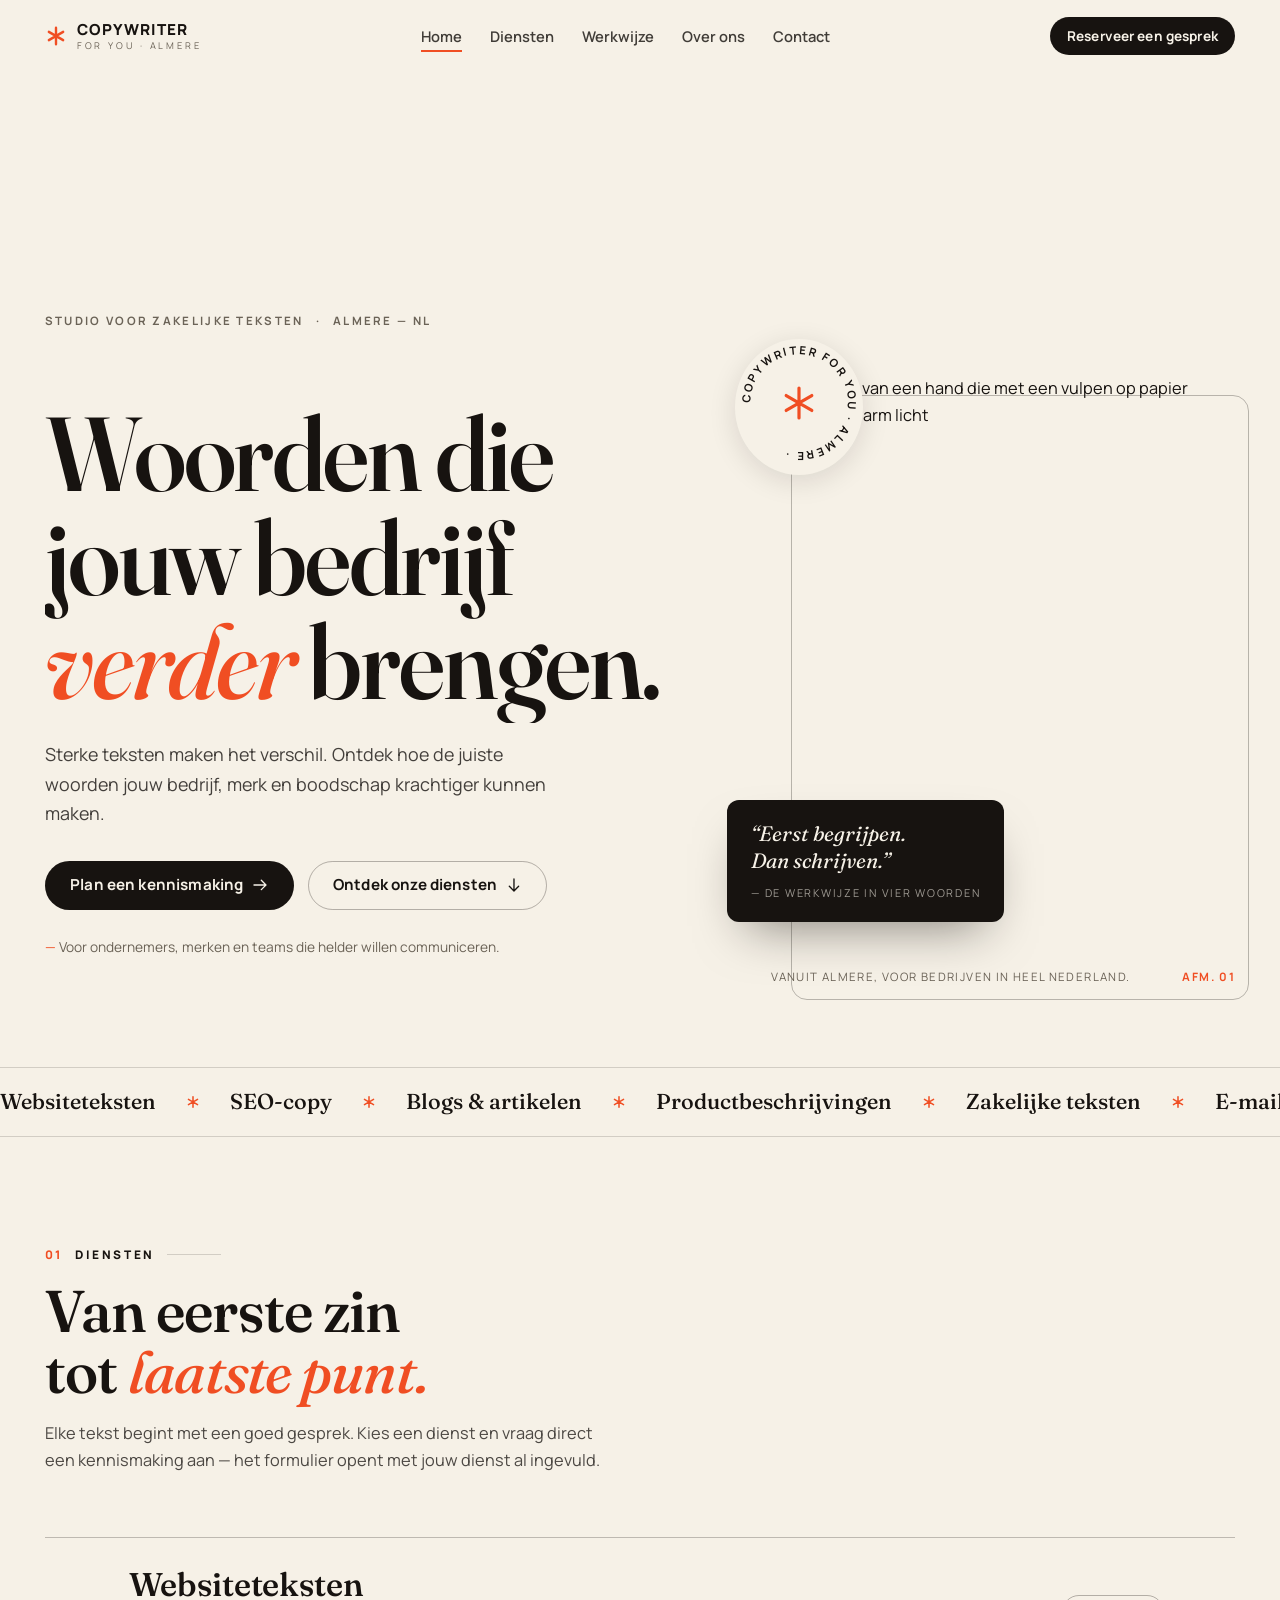
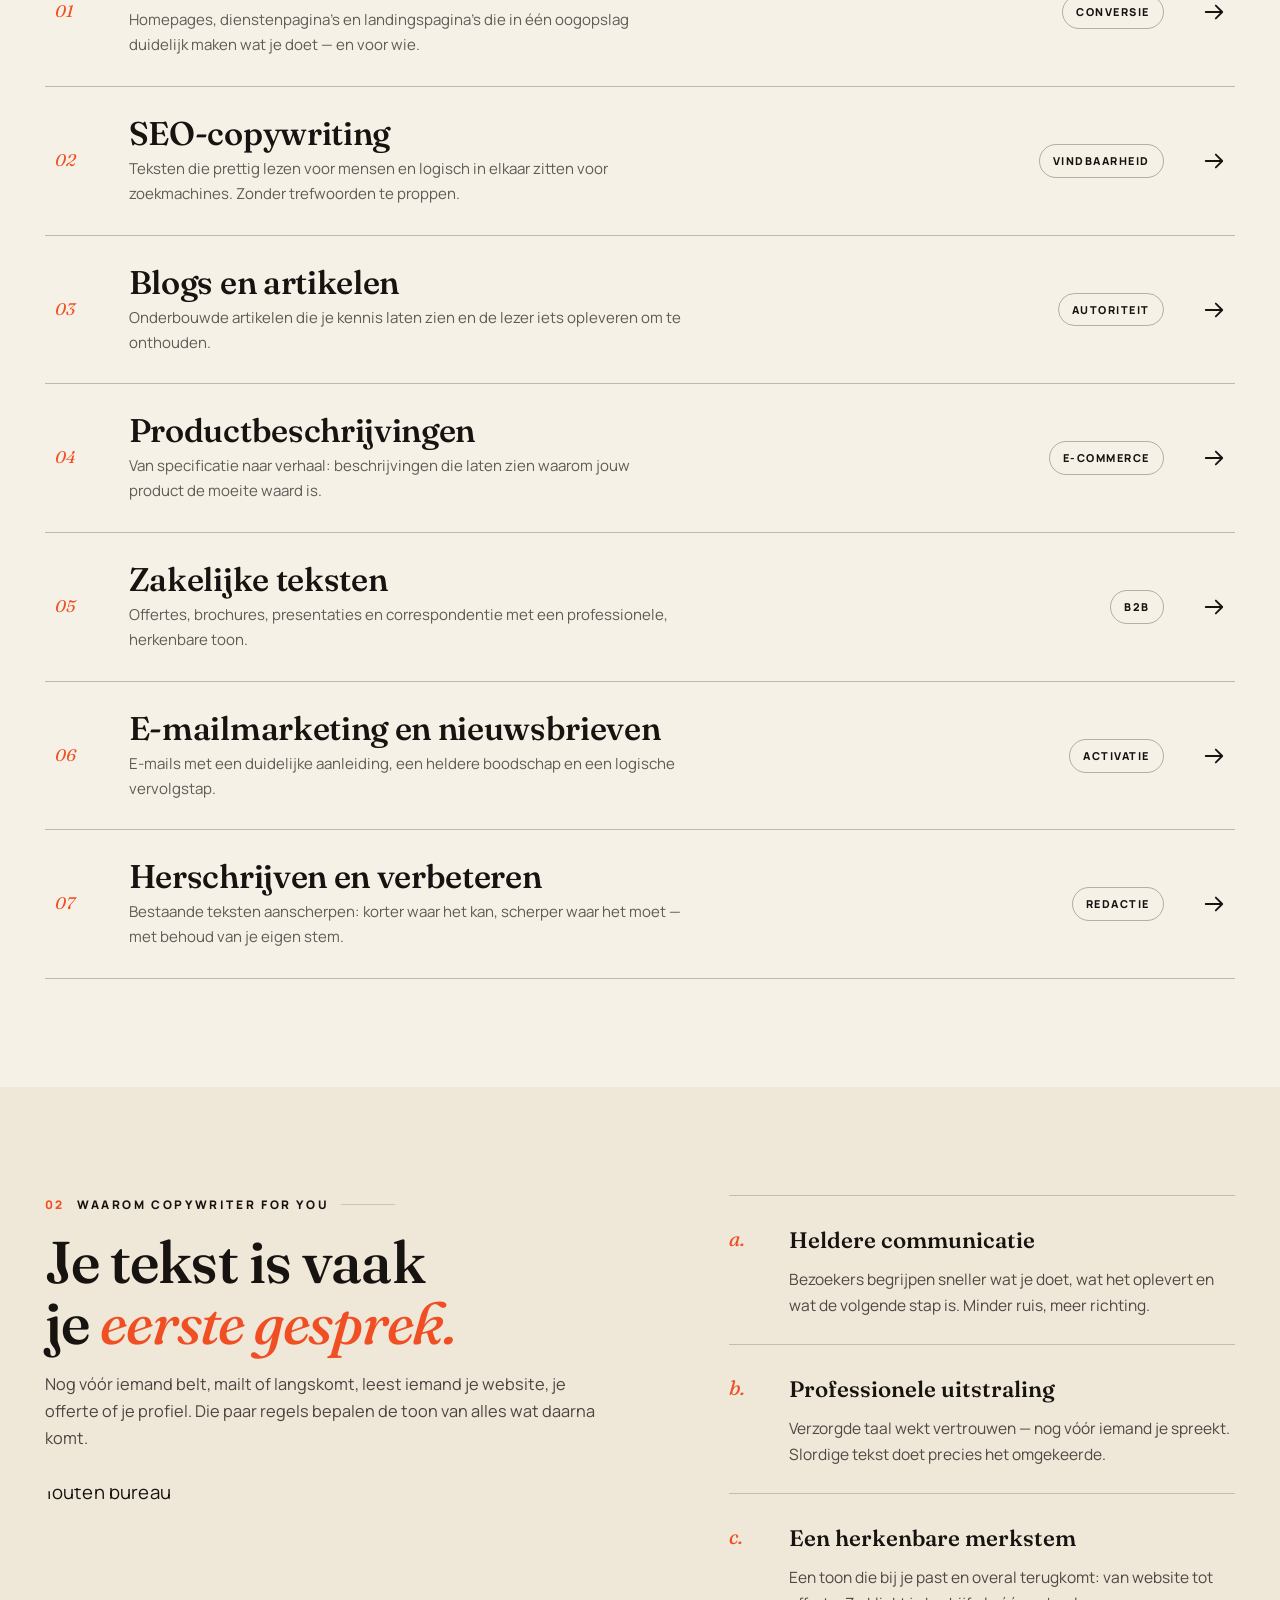
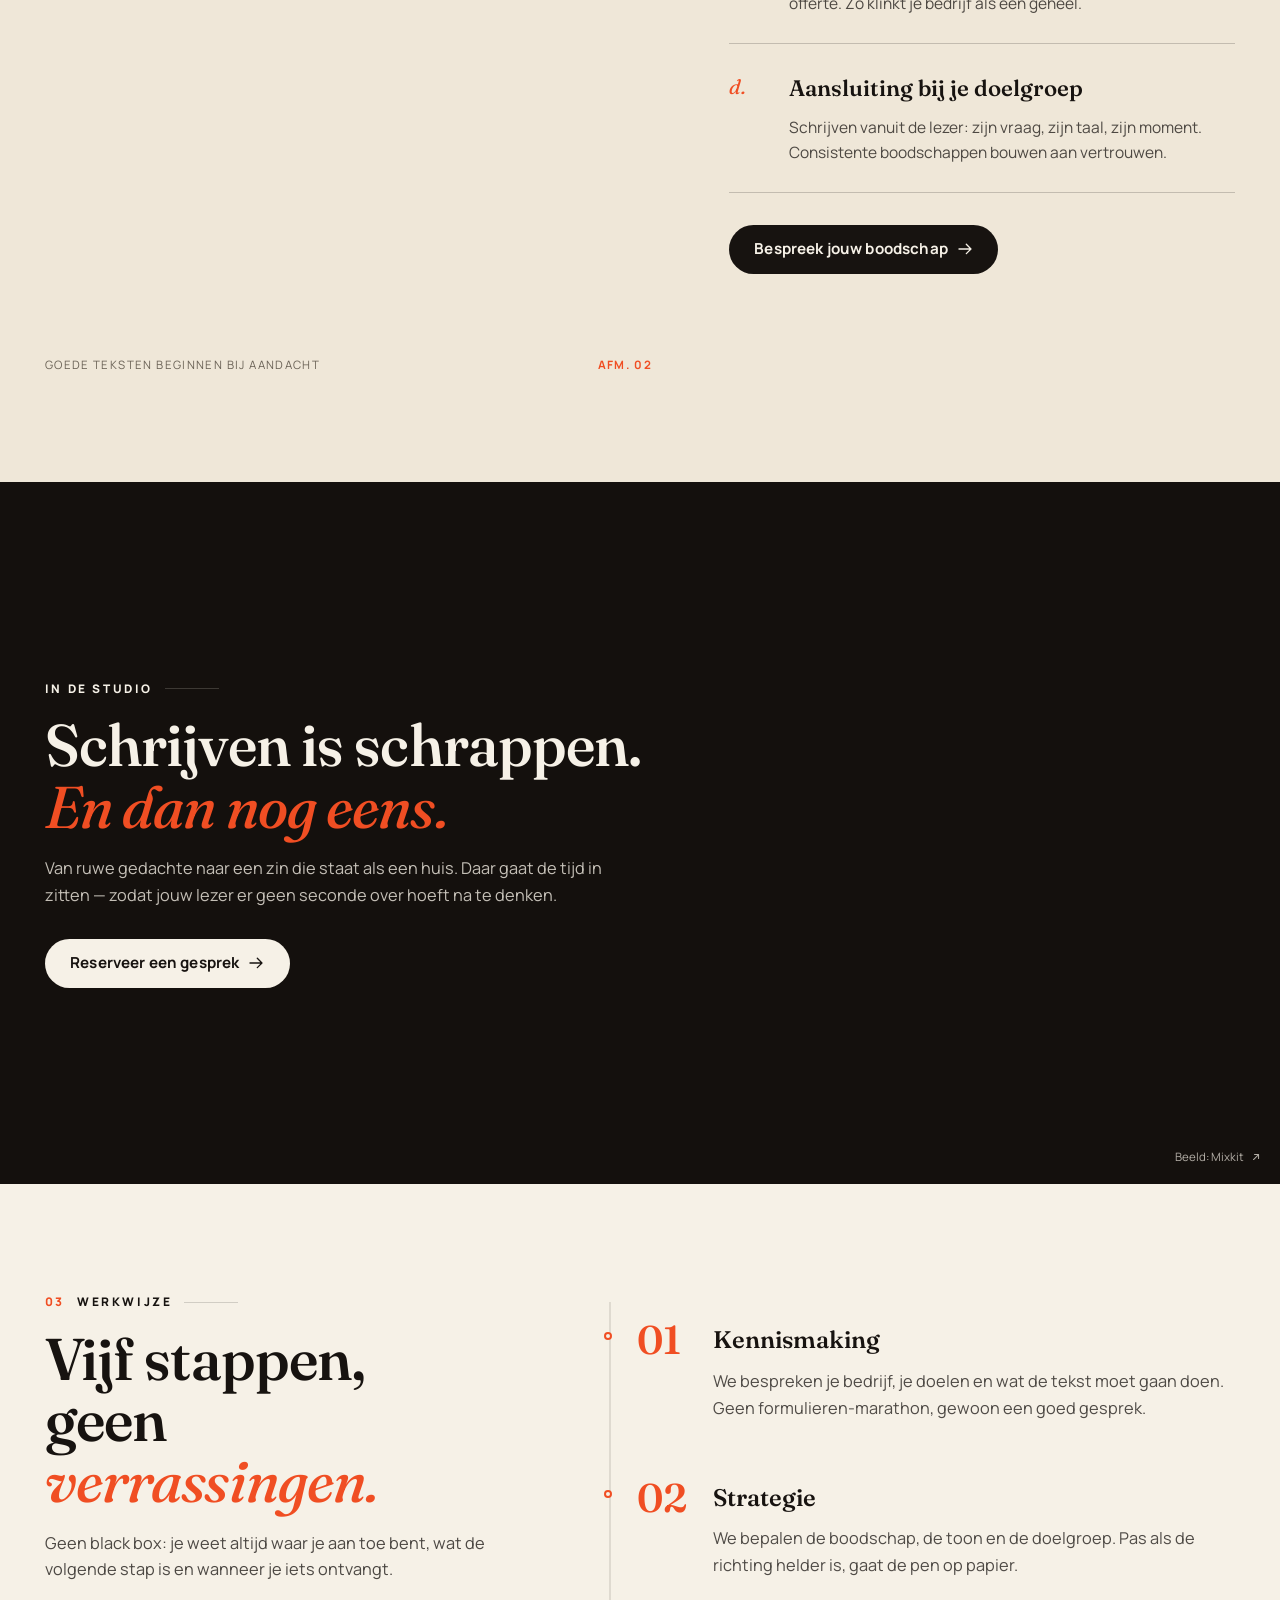
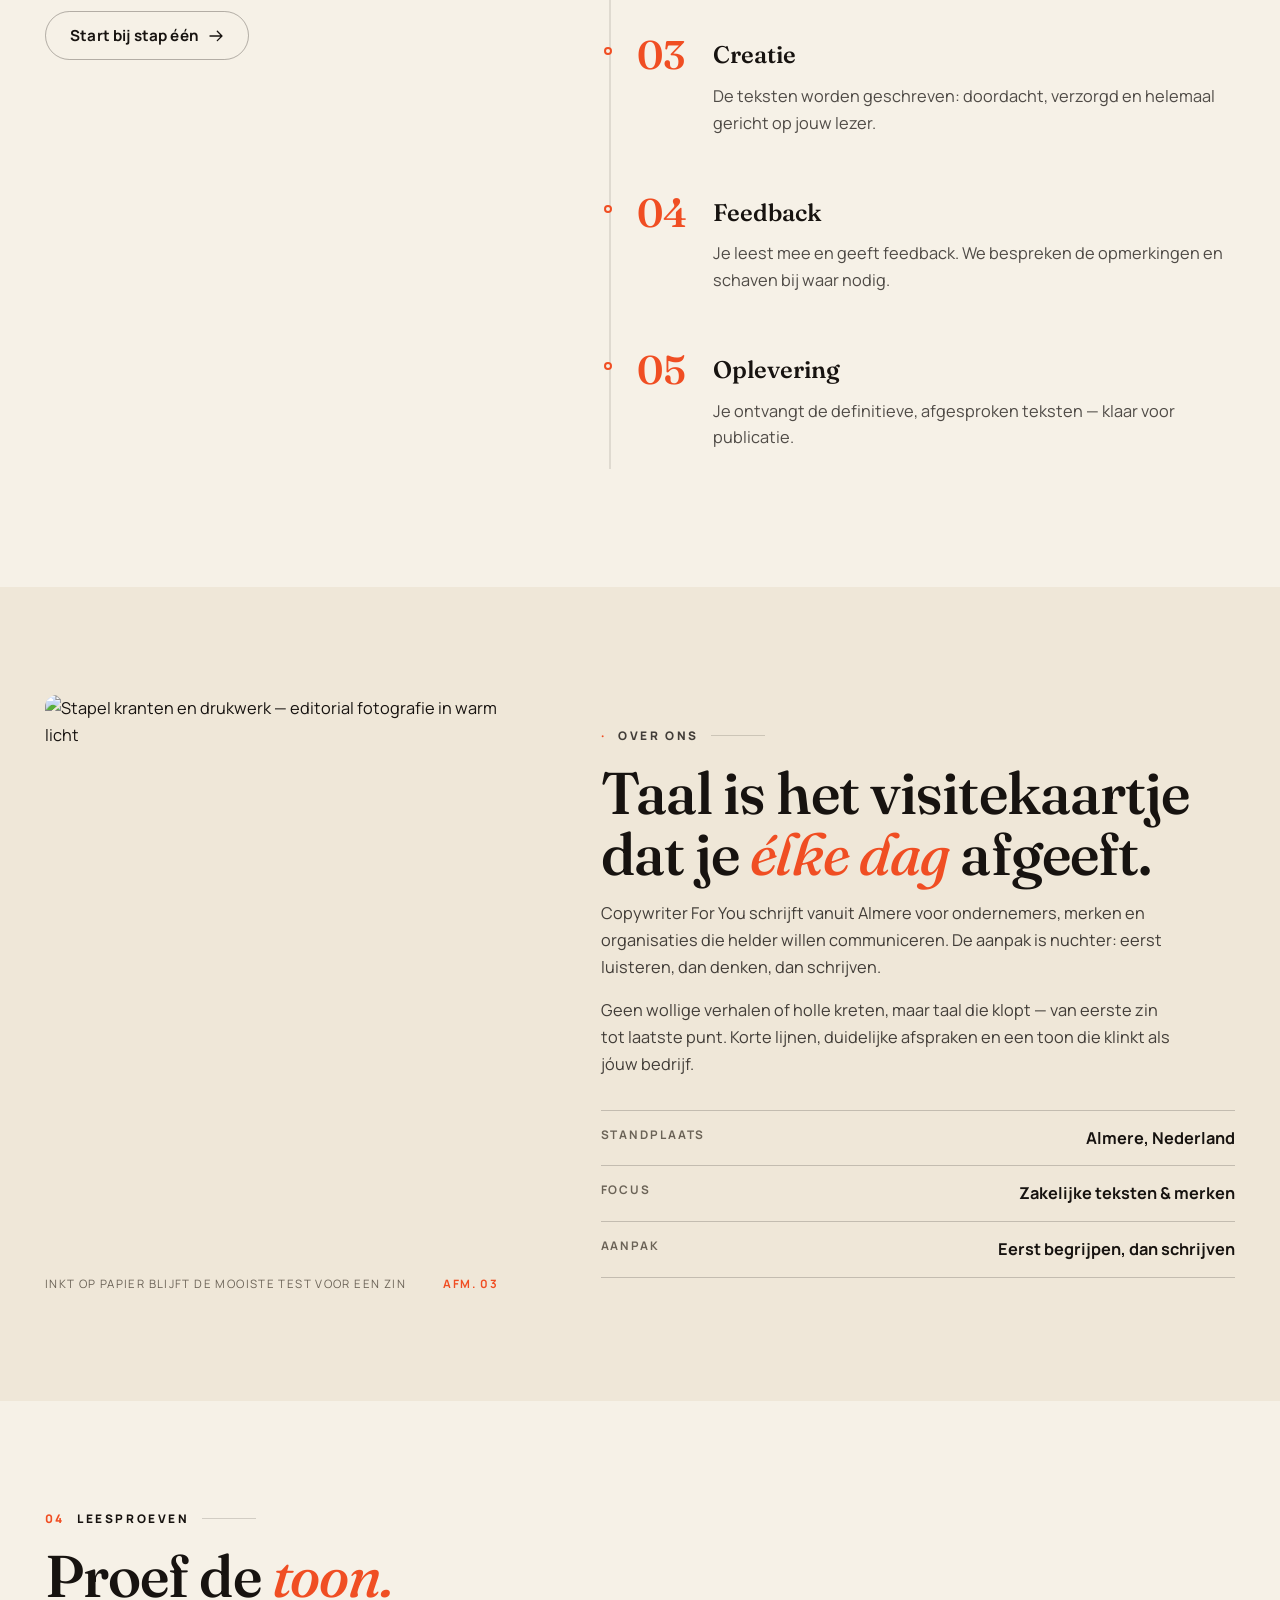
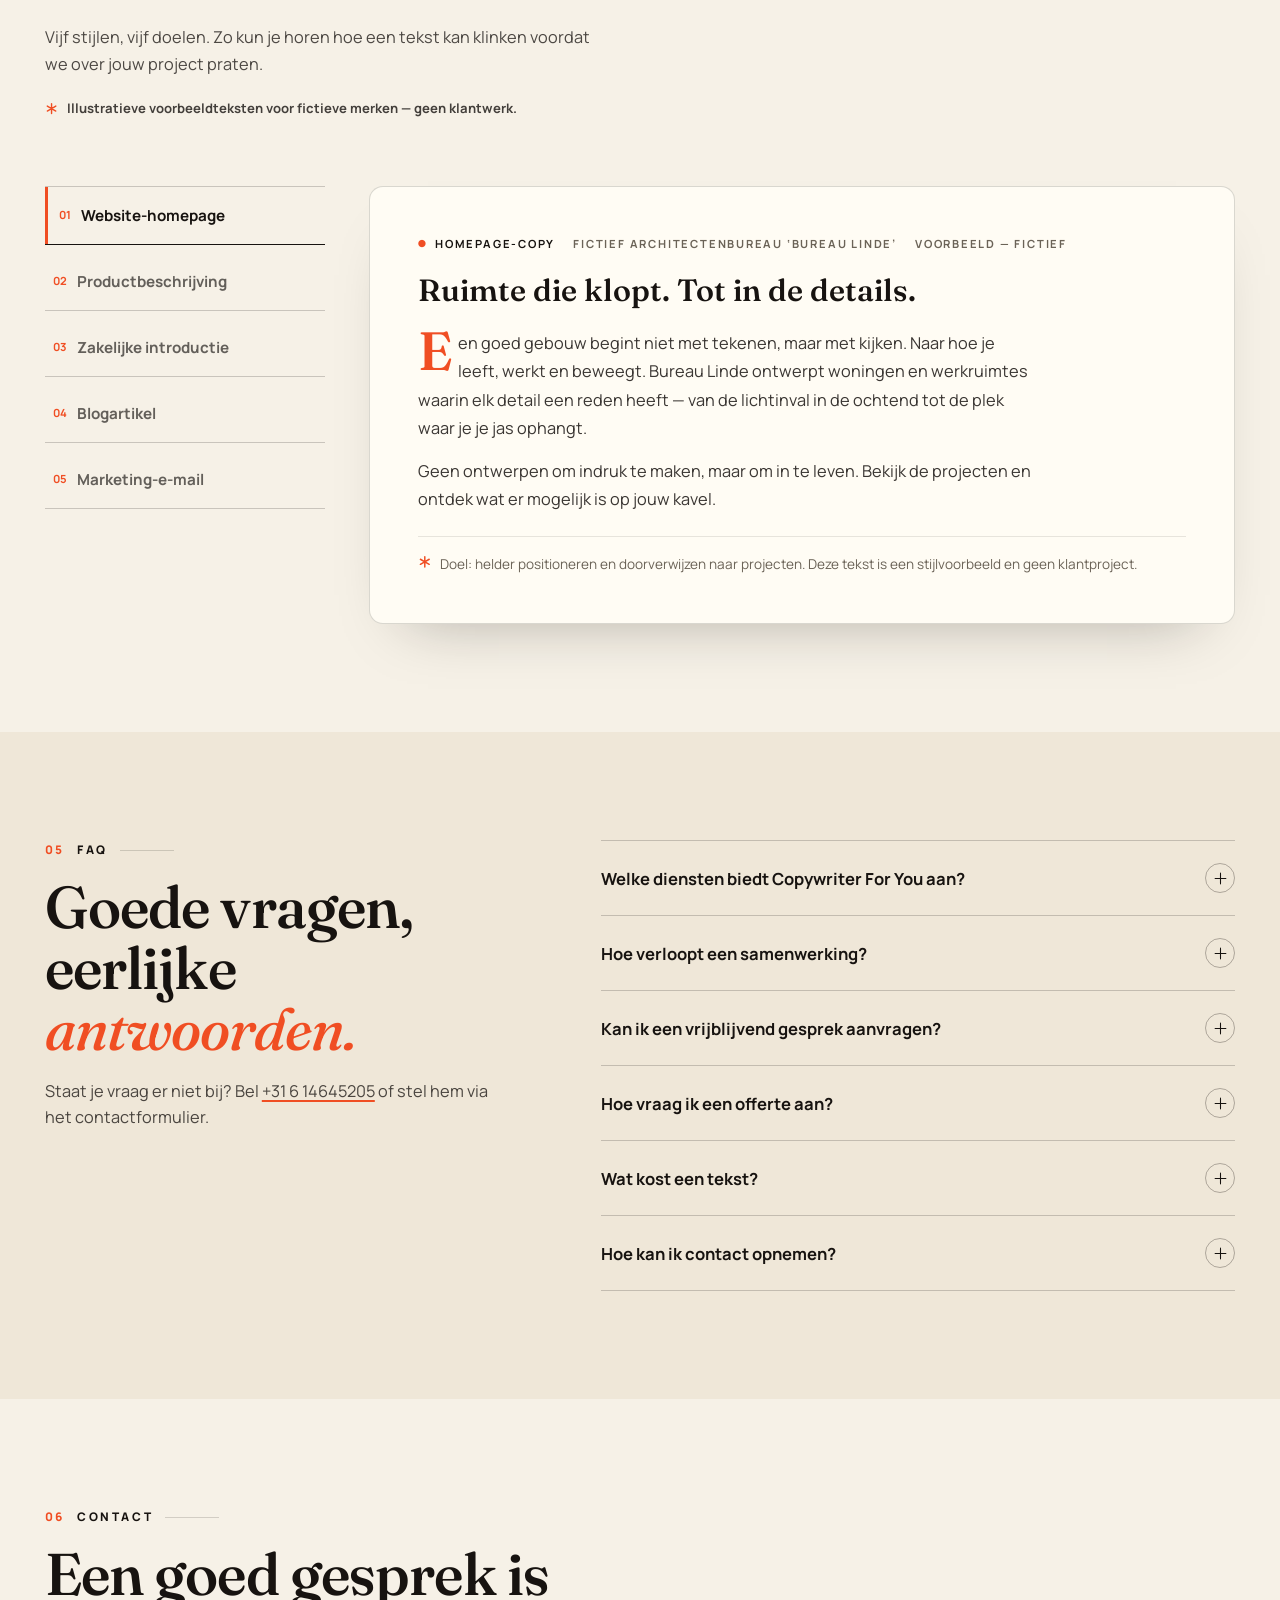
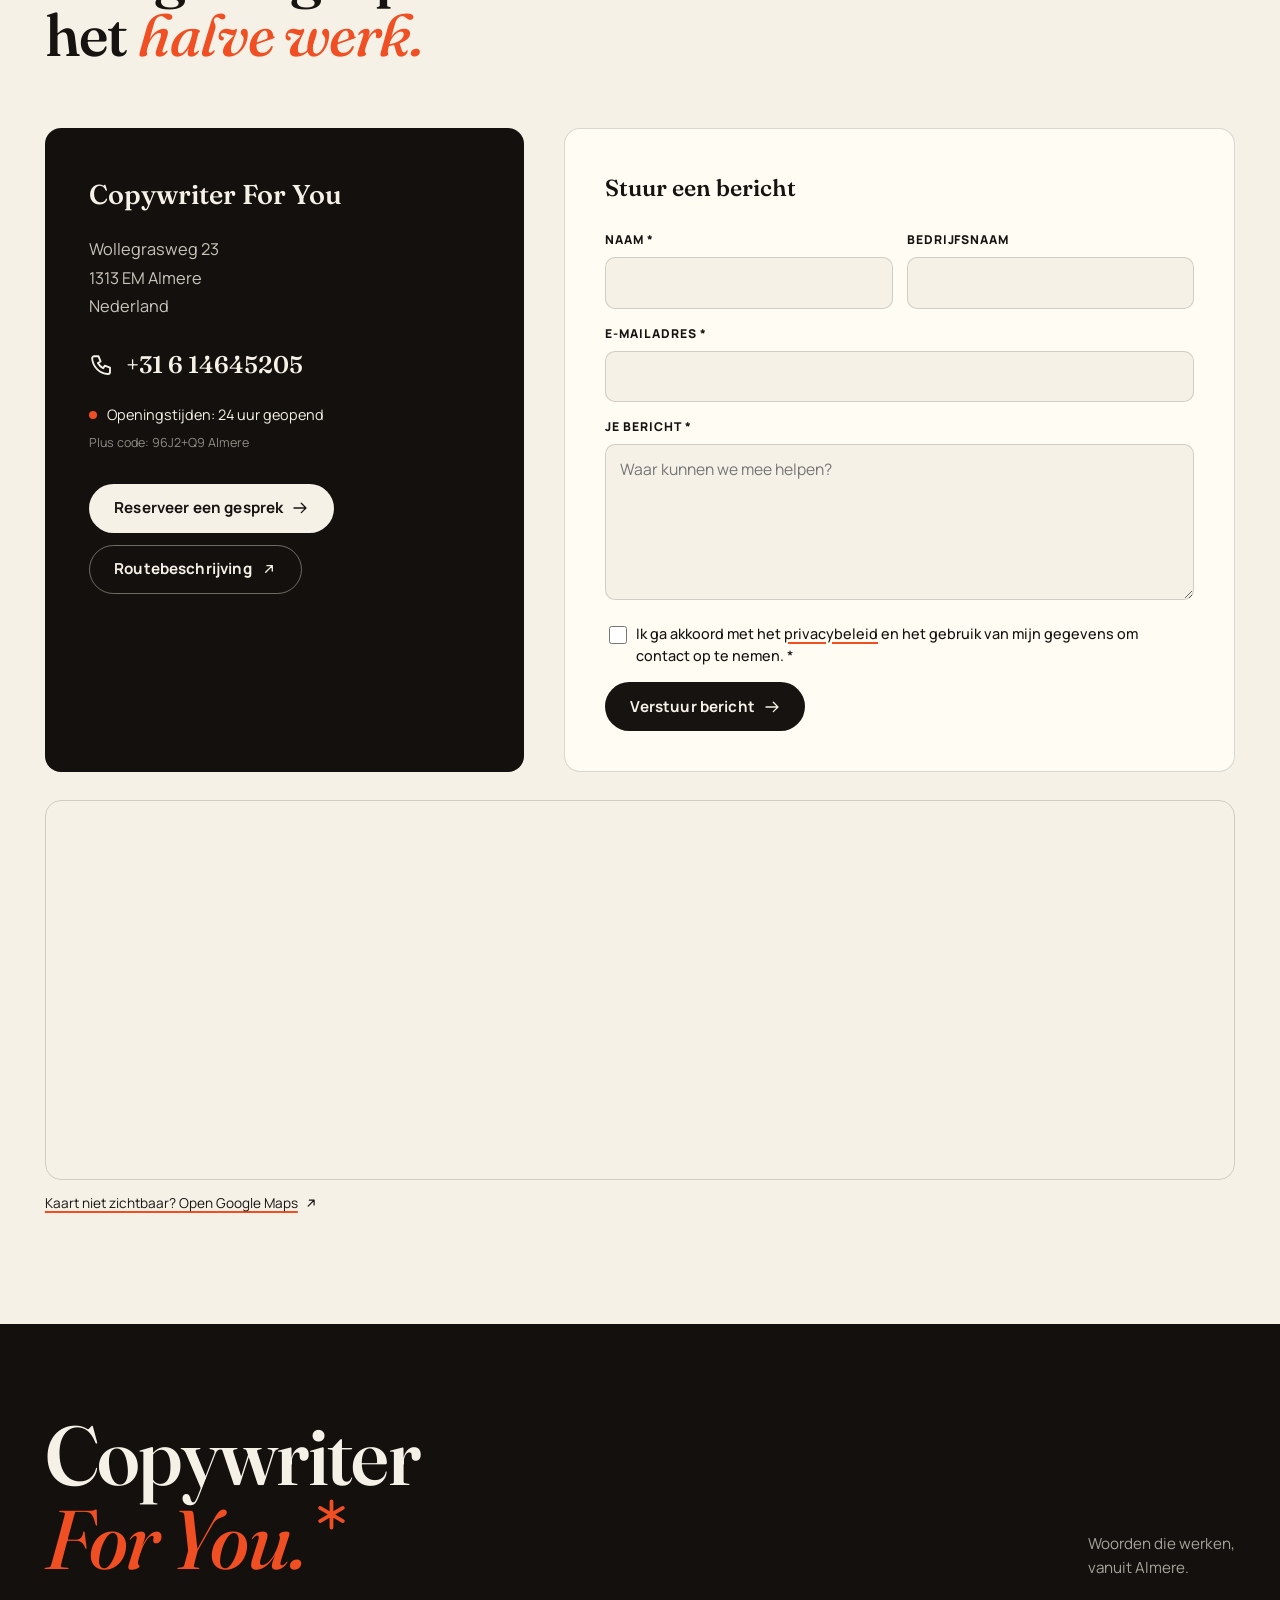
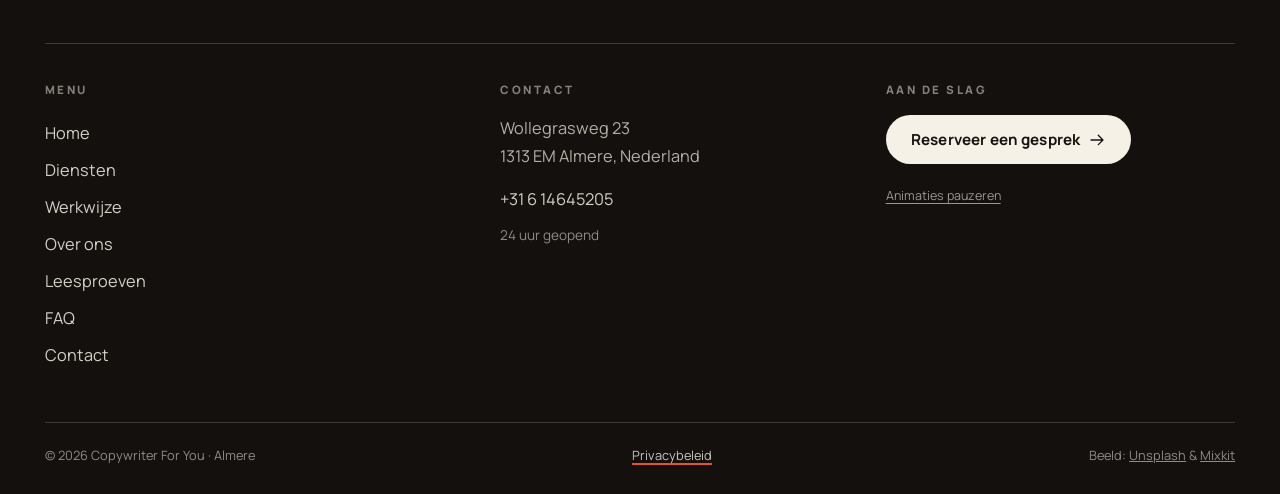
==== index.html @ 22384d1c "Initial website implementation Co-authored-by: Copilot <223556219+Copilot@users.noreply.github.com>" ====
<!DOCTYPE html>
<html lang="nl">
<head>
  <meta charset="UTF-8">
  <meta name="viewport" content="width=device-width, initial-scale=1.0">
  <title>Copywriter For You — Copywritingstudio in Almere</title>
  <meta name="description" content="Copywriter For You is een copywritingstudio in Almere. Websiteteksten, SEO-copy, blogs, productbeschrijvingen en zakelijke teksten. Reserveer een kennismaking.">
  <meta name="theme-color" content="#F6F1E7">
  <meta property="og:type" content="website">
  <meta property="og:locale" content="nl_NL">
  <meta property="og:title" content="Copywriter For You — Woorden die jouw bedrijf verder brengen">
  <meta property="og:description" content="Copywritingstudio in Almere. Heldere, verzorgde teksten voor bedrijven en merken — van website tot nieuwsbrief.">
  <meta property="og:image" content="https://images.unsplash.com/photo-1455390582262-044cdead277a?auto=format&fit=crop&w=1200&h=630&q=75">
  <link rel="icon" href="data:image/svg+xml,%3Csvg xmlns='http://www.w3.org/2000/svg' viewBox='0 0 24 24'%3E%3Crect width='24' height='24' rx='5' fill='%23171310'/%3E%3Cpath d='M12 4v16M5.1 8l13.8 8M18.9 8L5.1 16' stroke='%23F04E23' stroke-width='2.4' stroke-linecap='round'/%3E%3C/svg%3E">
  <link rel="preconnect" href="https://fonts.googleapis.com">
  <link rel="preconnect" href="https://fonts.gstatic.com" crossorigin>
  <link rel="preconnect" href="https://images.unsplash.com">
  <link href="https://fonts.googleapis.com/css2?family=Fraunces:ital,opsz,wght@0,9..144,300..700;1,9..144,300..700&family=Manrope:wght@400;500;600;700;800&display=swap" rel="stylesheet">
  <link rel="stylesheet" href="css/styles.css">
  <script>document.documentElement.classList.add("js");</script>
  <script type="application/ld+json">
  {
    "@context": "https://schema.org",
    "@type": "ProfessionalService",
    "name": "Copywriter For You",
    "description": "Copywritingstudio in Almere: websiteteksten, SEO-copywriting, blogs, productbeschrijvingen, zakelijke teksten en e-mailmarketing.",
    "address": { "@type": "PostalAddress", "streetAddress": "Wollegrasweg 23", "postalCode": "1313 EM", "addressLocality": "Almere", "addressCountry": "NL" },
    "telephone": "+31614645205",
    "openingHoursSpecification": { "@type": "OpeningHoursSpecification", "dayOfWeek": ["Monday","Tuesday","Wednesday","Thursday","Friday","Saturday","Sunday"], "opens": "00:00", "closes": "23:59" },
    "areaServed": "NL",
    "knowsLanguage": "nl"
  }
  </script>
</head>
<body>
<a class="skip-link" href="#main">Direct naar de inhoud</a>

<!-- Shared SVG symbols -->
<svg hidden aria-hidden="true" xmlns="http://www.w3.org/2000/svg">
  <symbol id="i-ast" viewBox="0 0 24 24"><path d="M12 3v18M4.2 7.5l15.6 9M19.8 7.5l-15.6 9" fill="none" stroke="currentColor" stroke-width="2.6" stroke-linecap="round"/></symbol>
  <symbol id="i-arrow" viewBox="0 0 24 24"><path d="M3 12h17M14 5l7 7-7 7" fill="none" stroke="currentColor" stroke-width="2" stroke-linecap="round" stroke-linejoin="round"/></symbol>
  <symbol id="i-down" viewBox="0 0 24 24"><path d="M12 3v17M5 14l7 7 7-7" fill="none" stroke="currentColor" stroke-width="2" stroke-linecap="round" stroke-linejoin="round"/></symbol>
  <symbol id="i-x" viewBox="0 0 24 24"><path d="M5 5l14 14M19 5L5 19" fill="none" stroke="currentColor" stroke-width="2" stroke-linecap="round"/></symbol>
  <symbol id="i-check" viewBox="0 0 24 24"><path d="M3.5 12.5l6 6L20.5 5.5" fill="none" stroke="currentColor" stroke-width="2.4" stroke-linecap="round" stroke-linejoin="round"/></symbol>
  <symbol id="i-ext" viewBox="0 0 24 24"><path d="M7 17L17 7M9 7h8v8" fill="none" stroke="currentColor" stroke-width="2" stroke-linecap="round" stroke-linejoin="round"/></symbol>
  <symbol id="i-phone" viewBox="0 0 24 24"><path d="M5 4h4l2 5-2.5 1.5a12 12 0 0 0 5 5L15 13l5 2v4a2 2 0 0 1-2 2A16 16 0 0 1 3 6a2 2 0 0 1 2-2z" fill="none" stroke="currentColor" stroke-width="1.8" stroke-linejoin="round"/></symbol>
</svg>

<noscript>
  <div class="noscript-bar">Deze website gebruikt JavaScript voor reserveren en andere interacties. Bellen kan altijd: <a href="tel:+31614645205">+31 6 14645205</a> — Wollegrasweg 23, 1313 EM Almere.</div>
</noscript>

<!-- ======================= NAVIGATION ======================= -->
<header class="site-header" id="siteHeader">
  <div class="container nav-row">
    <a class="brand" href="#home" aria-label="Copywriter For You — naar boven">
      <svg class="ast brand-ast" aria-hidden="true"><use href="#i-ast"/></svg>
      <span class="brand-text"><span>Copywriter</span><span class="brand-sub">For You · Almere</span></span>
    </a>
    <nav class="desktop-nav" aria-label="Hoofdnavigatie">
      <a href="#home" data-navlink>Home</a>
      <a href="#diensten" data-navlink>Diensten</a>
      <a href="#werkwijze" data-navlink>Werkwijze</a>
      <a href="#over" data-navlink>Over ons</a>
      <a href="#contact" data-navlink>Contact</a>
    </nav>
    <div class="nav-actions">
      <button class="btn btn-primary btn-sm" type="button" data-book>Reserveer een gesprek</button>
      <button class="nav-toggle" id="navToggle" type="button" aria-label="Menu openen" aria-haspopup="dialog" aria-controls="menuDialog">
        <span></span><span></span>
      </button>
    </div>
  </div>
</header>

<!-- Mobile menu -->
<dialog class="menu-dialog" id="menuDialog" aria-label="Menu">
  <div class="menu-sheet sheet-anim">
    <div class="menu-head">
      <span class="brand"><svg class="ast brand-ast" aria-hidden="true"><use href="#i-ast"/></svg>
        <span class="brand-text"><span>Copywriter</span><span class="brand-sub">For You · Almere</span></span></span>
      <button class="icon-btn" id="menuClose" type="button" aria-label="Menu sluiten"><svg class="ic" aria-hidden="true"><use href="#i-x"/></svg></button>
    </div>
    <nav class="menu-links" aria-label="Mobiele navigatie">
      <a href="#home" data-menu-link><span class="menu-nr">01</span>Home</a>
      <a href="#diensten" data-menu-link><span class="menu-nr">02</span>Diensten</a>
      <a href="#werkwijze" data-menu-link><span class="menu-nr">03</span>Werkwijze</a>
      <a href="#over" data-menu-link><span class="menu-nr">04</span>Over ons</a>
      <a href="#contact" data-menu-link><span class="menu-nr">05</span>Contact</a>
    </nav>
    <div class="menu-foot">
      <button class="btn btn-primary" type="button" data-book>Reserveer een gesprek <svg class="ic" aria-hidden="true"><use href="#i-arrow"/></svg></button>
      <a class="menu-tel" href="tel:+31614645205"><svg class="ic" aria-hidden="true"><use href="#i-phone"/></svg> +31 6 14645205</a>
      <p>Wollegrasweg 23 · 1313 EM Almere</p>
    </div>
  </div>
</dialog>

<main id="main">

<!-- ======================= HERO ======================= -->
<section class="hero" id="home" aria-label="Introductie">
  <div class="container">
    <div class="hero-meta" data-reveal>
      <span>Studio voor zakelijke teksten</span>
      <span aria-hidden="true">·</span>
      <span>Almere — NL</span>
    </div>
    <div class="hero-grid">
      <div class="hero-copy">
        <h1 class="hero-title">
          <span class="line"><span class="line-in">Woorden die</span></span>
          <span class="line"><span class="line-in">jouw bedrijf</span></span>
          <span class="line"><span class="line-in"><em>verder</em> brengen.</span></span>
        </h1>
        <p class="hero-sub" data-reveal style="--d:.35s">Sterke teksten maken het verschil. Ontdek hoe de juiste woorden jouw bedrijf, merk en boodschap krachtiger kunnen maken.</p>
        <div class="hero-cta" data-reveal style="--d:.5s">
          <button class="btn btn-primary" type="button" data-book>Plan een kennismaking <svg class="ic" aria-hidden="true"><use href="#i-arrow"/></svg></button>
          <a class="btn btn-ghost" href="#diensten">Ontdek onze diensten <svg class="ic" aria-hidden="true"><use href="#i-down"/></svg></a>
        </div>
        <p class="hero-note" data-reveal style="--d:.65s">Voor ondernemers, merken en teams die helder willen communiceren.</p>
      </div>
      <div class="hero-visual" data-reveal style="--d:.25s">
        <figure class="hero-figure">
          <img id="heroImg"
               src="https://images.unsplash.com/photo-1455390582262-044cdead277a?auto=format&fit=crop&crop=entropy&w=1000&h=1250&q=78"
               srcset="https://images.unsplash.com/photo-1455390582262-044cdead277a?auto=format&fit=crop&crop=entropy&w=700&h=875&q=75 700w,
                       https://images.unsplash.com/photo-1455390582262-044cdead277a?auto=format&fit=crop&crop=entropy&w=1000&h=1250&q=78 1000w,
                       https://images.unsplash.com/photo-1455390582262-044cdead277a?auto=format&fit=crop&crop=entropy&w=1400&h=1750&q=78 1400w"
               sizes="(min-width: 1024px) 40vw, 92vw"
               width="1000" height="1250" fetchpriority="high" decoding="async"
               alt="Close-up van een hand die met een vulpen op papier schrijft, in warm licht">
          <figcaption><span>Vanuit Almere, voor bedrijven in heel Nederland.</span><span class="fig-nr">Afm. 01</span></figcaption>
        </figure>
        <div class="hero-badge" aria-hidden="true">
          <svg viewBox="0 0 120 120" class="badge-spin">
            <defs><path id="badgeCircle" d="M60,60 m-46,0 a46,46 0 1,1 92,0 a46,46 0 1,1 -92,0"/></defs>
            <text class="badge-text"><textPath href="#badgeCircle">COPYWRITER FOR YOU · ALMERE · </textPath></text>
            <g class="badge-ast"><path d="M60 46v28M48 53l24 14M72 53L48 67" fill="none" stroke="currentColor" stroke-width="3" stroke-linecap="round"/></g>
          </svg>
        </div>
        <blockquote class="hero-card" data-reveal style="--d:.55s">
          <p>“Eerst begrijpen.<br>Dan schrijven.”</p>
          <cite>— de werkwijze in vier woorden</cite>
        </blockquote>
      </div>
    </div>
  </div>
</section>

<!-- Marquee -->
<div class="marquee" aria-hidden="true">
  <div class="marquee-track" id="marqueeTrack">
    <div class="marquee-group">
      <span>Websiteteksten</span><svg class="ast"><use href="#i-ast"/></svg>
      <span>SEO-copy</span><svg class="ast"><use href="#i-ast"/></svg>
      <span>Blogs &amp; artikelen</span><svg class="ast"><use href="#i-ast"/></svg>
      <span>Productbeschrijvingen</span><svg class="ast"><use href="#i-ast"/></svg>
      <span>Zakelijke teksten</span><svg class="ast"><use href="#i-ast"/></svg>
      <span>E-mail &amp; nieuwsbrieven</span><svg class="ast"><use href="#i-ast"/></svg>
      <span>Herschrijven</span><svg class="ast"><use href="#i-ast"/></svg>
    </div>
  </div>
</div>

<!-- ======================= SERVICES ======================= -->
<section class="section" id="diensten">
  <div class="container">
    <div class="section-head" data-reveal>
      <p class="kicker"><span class="kicker-nr">01</span> Diensten</p>
      <h2 class="h2">Van eerste zin<br>tot <em>laatste punt.</em></h2>
      <p class="section-note">Elke tekst begint met een goed gesprek. Kies een dienst en vraag direct een kennismaking aan — het formulier opent met jouw dienst al ingevuld.</p>
    </div>
    <div class="service-list" id="serviceList"><!-- rendered from config.js --></div>
    <noscript><ul class="noscript-list"><li>Websiteteksten</li><li>SEO-copywriting</li><li>Blogs en artikelen</li><li>Productbeschrijvingen</li><li>Zakelijke teksten</li><li>E-mailmarketing en nieuwsbrieven</li><li>Herschrijven en verbeteren</li></ul></noscript>
  </div>
</section>

<!-- ======================= WHY ======================= -->
<section class="section section-tint" id="waarom">
  <div class="container why-grid">
    <div class="why-intro">
      <p class="kicker" data-reveal><span class="kicker-nr">02</span> Waarom Copywriter For You</p>
      <h2 class="h2" data-reveal>Je tekst is vaak<br>je <em>eerste gesprek.</em></h2>
      <p class="section-note" data-reveal>Nog vóór iemand belt, mailt of langskomt, leest iemand je website, je offerte of je profiel. Die paar regels bepalen de toon van alles wat daarna komt.</p>
      <figure class="why-figure" data-reveal>
        <div class="img-parallax">
          <img src="https://images.unsplash.com/photo-1488190211105-8b0e65b80b4e?auto=format&fit=crop&crop=entropy&w=1100&h=825&q=75"
               width="1100" height="825" loading="lazy" decoding="async"
               alt="Iemand schrijft in een notitieboek naast een laptop, bril en een kop koffie op een houten bureau">
        </div>
        <figcaption>Goede teksten beginnen bij aandacht <span class="fig-nr">Afm. 02</span></figcaption>
      </figure>
    </div>
    <div class="why-points">
      <div class="point" data-reveal><span class="point-nr">a.</span>
        <div><h3>Heldere communicatie</h3><p>Bezoekers begrijpen sneller wat je doet, wat het oplevert en wat de volgende stap is. Minder ruis, meer richting.</p></div>
      </div>
      <div class="point" data-reveal style="--d:.1s"><span class="point-nr">b.</span>
        <div><h3>Professionele uitstraling</h3><p>Verzorgde taal wekt vertrouwen — nog vóór iemand je spreekt. Slordige tekst doet precies het omgekeerde.</p></div>
      </div>
      <div class="point" data-reveal style="--d:.2s"><span class="point-nr">c.</span>
        <div><h3>Een herkenbare merkstem</h3><p>Een toon die bij je past en overal terugkomt: van website tot offerte. Zo klinkt je bedrijf als één geheel.</p></div>
      </div>
      <div class="point" data-reveal style="--d:.3s"><span class="point-nr">d.</span>
        <div><h3>Aansluiting bij je doelgroep</h3><p>Schrijven vanuit de lezer: zijn vraag, zijn taal, zijn moment. Consistente boodschappen bouwen aan vertrouwen.</p></div>
      </div>
      <div class="why-cta" data-reveal>
        <button class="btn btn-primary" type="button" data-book>Bespreek jouw boodschap <svg class="ic" aria-hidden="true"><use href="#i-arrow"/></svg></button>
      </div>
    </div>
  </div>
</section>

<!-- ======================= VIDEO BAND ======================= -->
<section class="video-band" aria-label="Sfeerbeeld van het schrijfproces">
  <video id="studioVideo" muted loop playsinline preload="none"
         poster="https://images.unsplash.com/photo-1486312338219-ce68d2c6f44d?auto=format&fit=crop&crop=entropy&w=1600&h=900&q=72"
         data-src="https://assets.mixkit.co/videos/1781/1781-720.mp4"></video>
  <div class="video-overlay" aria-hidden="true"></div>
  <div class="container video-content">
    <p class="kicker kicker-light" data-reveal>In de studio</p>
    <h2 class="h2" data-reveal>Schrijven is schrappen.<br><em>En dan nog eens.</em></h2>
    <p class="section-note" data-reveal>Van ruwe gedachte naar een zin die staat als een huis. Daar gaat de tijd in zitten — zodat jouw lezer er geen seconde over hoeft na te denken.</p>
    <button class="btn btn-light" type="button" data-book data-reveal>Reserveer een gesprek <svg class="ic" aria-hidden="true"><use href="#i-arrow"/></svg></button>
  </div>
  <button class="video-toggle" id="videoToggle" type="button" aria-pressed="false">Video afspelen</button>
  <a class="video-credit" href="https://mixkit.co/free-stock-video/typing-on-a-laptop-close-up-1781/" target="_blank" rel="noopener">Beeld: Mixkit <svg class="ic" aria-hidden="true"><use href="#i-ext"/></svg></a>
</section>

<!-- ======================= PROCESS ======================= -->
<section class="section" id="werkwijze">
  <div class="container process-grid">
    <div class="process-intro">
      <p class="kicker" data-reveal><span class="kicker-nr">03</span> Werkwijze</p>
      <h2 class="h2" data-reveal>Vijf stappen,<br>geen <em>verrassingen.</em></h2>
      <p class="section-note" data-reveal>Geen black box: je weet altijd waar je aan toe bent, wat de volgende stap is en wanneer je iets ontvangt.</p>
      <button class="btn btn-ghost" type="button" data-book data-reveal>Start bij stap één <svg class="ic" aria-hidden="true"><use href="#i-arrow"/></svg></button>
    </div>
    <div class="process-timeline">
      <div class="process-line" aria-hidden="true"><div class="process-fill" id="processFill"></div></div>
      <ol class="process-list" id="processList"><!-- rendered from config.js --></ol>
    </div>
  </div>
</section>

<!-- ======================= ABOUT ======================= -->
<section class="section section-tint" id="over">
  <div class="container over-grid">
    <figure class="over-figure" data-reveal>
      <img src="https://images.unsplash.com/photo-1504711434969-e33886168f5c?auto=format&fit=crop&crop=entropy&w=900&h=1125&q=75"
           width="900" height="1125" loading="lazy" decoding="async"
           alt="Stapel kranten en drukwerk — editorial fotografie in warm licht">
      <figcaption>Inkt op papier blijft de mooiste test voor een zin <span class="fig-nr">Afm. 03</span></figcaption>
    </figure>
    <div class="over-copy">
      <p class="kicker" data-reveal><span class="kicker-nr">·</span> Over ons</p>
      <h2 class="h2" data-reveal>Taal is het visitekaartje dat je <em>élke dag</em> afgeeft.</h2>
      <p data-reveal>Copywriter For You schrijft vanuit Almere voor ondernemers, merken en organisaties die helder willen communiceren. De aanpak is nuchter: eerst luisteren, dan denken, dan schrijven.</p>
      <p data-reveal>Geen wollige verhalen of holle kreten, maar taal die klopt — van eerste zin tot laatste punt. Korte lijnen, duidelijke afspraken en een toon die klinkt als jóuw bedrijf.</p>
      <dl class="over-facts" data-reveal>
        <div><dt>Standplaats</dt><dd>Almere, Nederland</dd></div>
        <div><dt>Focus</dt><dd>Zakelijke teksten &amp; merken</dd></div>
        <div><dt>Aanpak</dt><dd>Eerst begrijpen, dan schrijven</dd></div>
      </dl>
    </div>
  </div>
</section>

<!-- ======================= SAMPLES ======================= -->
<section class="section" id="leesproeven">
  <div class="container">
    <div class="section-head" data-reveal>
      <p class="kicker"><span class="kicker-nr">04</span> Leesproeven</p>
      <h2 class="h2">Proef de <em>toon.</em></h2>
      <p class="section-note">Vijf stijlen, vijf doelen. Zo kun je horen hoe een tekst kan klinken voordat we over jouw project praten.</p>
      <p class="sample-disclaimer"><svg class="ast" aria-hidden="true"><use href="#i-ast"/></svg> Illustratieve voorbeeldteksten voor fictieve merken — geen klantwerk.</p>
    </div>
    <div class="samples-layout" data-reveal>
      <div class="sample-tabs" id="sampleTabs" role="tablist" aria-label="Voorbeeldteksten per stijl" aria-orientation="vertical"><!-- rendered --></div>
      <div class="sample-panel" id="samplePanel" role="tabpanel" tabindex="0"><!-- rendered --></div>
    </div>
    <noscript><p>Voorbeeldteksten zijn beschikbaar met JavaScript ingeschakeld. Bel gerust voor een proef op maat: +31 6 14645205.</p></noscript>
  </div>
</section>

<!-- ======================= FAQ ======================= -->
<section class="section section-tint" id="faq">
  <div class="container faq-grid">
    <div class="faq-intro">
      <p class="kicker" data-reveal><span class="kicker-nr">05</span> FAQ</p>
      <h2 class="h2" data-reveal>Goede vragen,<br>eerlijke <em>antwoorden.</em></h2>
      <p class="section-note" data-reveal>Staat je vraag er niet bij? Bel <a class="text-link" href="tel:+31614645205">+31 6 14645205</a> of stel hem via het contactformulier.</p>
    </div>
    <div class="faq-list" id="faqList"><!-- rendered from config.js --></div>
  </div>
</section>

<!-- ======================= CONTACT ======================= -->
<section class="section" id="contact">
  <div class="container">
    <div class="section-head" data-reveal>
      <p class="kicker"><span class="kicker-nr">06</span> Contact</p>
      <h2 class="h2">Een goed gesprek is<br>het <em>halve werk.</em></h2>
    </div>
    <div class="contact-grid">
      <div class="contact-card" data-reveal>
        <h3>Copywriter For You</h3>
        <address>Wollegrasweg 23<br>1313 EM Almere<br>Nederland</address>
        <a class="contact-tel" href="tel:+31614645205"><svg class="ic" aria-hidden="true"><use href="#i-phone"/></svg> +31 6 14645205</a>
        <p class="contact-hours"><span class="dot" aria-hidden="true"></span> Openingstijden: 24 uur geopend</p>
        <p class="contact-plus">Plus code: 96J2+Q9 Almere</p>
        <div class="contact-actions">
          <button class="btn btn-light" type="button" data-book>Reserveer een gesprek <svg class="ic" aria-hidden="true"><use href="#i-arrow"/></svg></button>
          <a class="btn btn-outline-light" href="https://www.google.com/maps/search/?api=1&query=Wollegrasweg+23%2C+1313+EM+Almere" target="_blank" rel="noopener">Routebeschrijving <svg class="ic" aria-hidden="true"><use href="#i-ext"/></svg></a>
        </div>
      </div>
      <form class="contact-form" id="contactForm" novalidate data-reveal>
        <h3 class="form-title">Stuur een bericht</h3>
        <div class="field-row">
          <div class="field"><label for="cName">Naam *</label><input id="cName" name="name" type="text" autocomplete="name" required><p class="field-error" id="err-cName" hidden></p></div>
          <div class="field"><label for="cCompany">Bedrijfsnaam</label><input id="cCompany" name="company" type="text" autocomplete="organization"></div>
        </div>
        <div class="field"><label for="cEmail">E-mailadres *</label><input id="cEmail" name="email" type="email" autocomplete="email" required><p class="field-error" id="err-cEmail" hidden></p></div>
        <div class="field"><label for="cMessage">Je bericht *</label><textarea id="cMessage" name="message" rows="5" required placeholder="Waar kunnen we mee helpen?"></textarea><p class="field-error" id="err-cMessage" hidden></p></div>
        <div class="hp-field" aria-hidden="true"><label for="cWebsite">Website</label><input id="cWebsite" name="website" type="text" tabindex="-1" autocomplete="off"></div>
        <div class="field field-check">
          <input id="cPrivacy" name="privacy" type="checkbox" required>
          <label for="cPrivacy">Ik ga akkoord met het <button class="text-link" type="button" data-open-privacy>privacybeleid</button> en het gebruik van mijn gegevens om contact op te nemen. *</label>
        </div>
        <p class="field-error" id="err-cPrivacy" hidden></p>
        <button class="btn btn-primary" id="contactSubmit" type="submit"><span class="btn-label">Verstuur bericht</span> <svg class="ic" aria-hidden="true"><use href="#i-arrow"/></svg></button>
        <div class="form-status" id="contactStatus" role="status" hidden></div>
      </form>
    </div>
    <div class="map-wrap" data-reveal>
      <iframe title="Kaart — Copywriter For You, Wollegrasweg 23, Almere"
              src="https://maps.google.com/maps?q=Wollegrasweg%2023%2C%201313%20EM%20Almere&z=15&output=embed"
              loading="lazy" referrerpolicy="no-referrer-when-downgrade" allowfullscreen></iframe>
      <a class="map-fallback text-link" href="https://www.google.com/maps/search/?api=1&query=Wollegrasweg+23%2C+1313+EM+Almere" target="_blank" rel="noopener">Kaart niet zichtbaar? Open Google Maps <svg class="ic" aria-hidden="true"><use href="#i-ext"/></svg></a>
    </div>
  </div>
</section>
</main>

<!-- ======================= FOOTER ======================= -->
<footer class="site-footer">
  <div class="container">
    <div class="footer-top">
      <p class="footer-wordmark">Copywriter<br><em>For You.</em><svg class="ast footer-ast" aria-hidden="true"><use href="#i-ast"/></svg></p>
      <p class="footer-tagline">Woorden die werken,<br>vanuit Almere.</p>
    </div>
    <div class="footer-grid">
      <nav aria-label="Footernavigatie">
        <h3>Menu</h3>
        <a href="#home">Home</a><a href="#diensten">Diensten</a><a href="#werkwijze">Werkwijze</a>
        <a href="#over">Over ons</a><a href="#leesproeven">Leesproeven</a><a href="#faq">FAQ</a><a href="#contact">Contact</a>
      </nav>
      <div>
        <h3>Contact</h3>
        <address>Wollegrasweg 23<br>1313 EM Almere, Nederland</address>
        <a href="tel:+31614645205">+31 6 14645205</a>
        <p class="footer-hours">24 uur geopend</p>
      </div>
      <div>
        <h3>Aan de slag</h3>
        <button class="btn btn-light" type="button" data-book>Reserveer een gesprek <svg class="ic" aria-hidden="true"><use href="#i-arrow"/></svg></button>
        <button class="motion-toggle" id="motionToggle" type="button" aria-pressed="false">Animaties pauzeren</button>
      </div>
    </div>
    <div class="footer-bottom">
      <p>© <span id="year">2026</span> Copywriter For You · Almere</p>
      <button class="text-link footer-privacy" type="button" data-open-privacy>Privacybeleid</button>
      <p class="footer-credits">Beeld: <a href="https://unsplash.com" target="_blank" rel="noopener">Unsplash</a> &amp; <a href="https://mixkit.co" target="_blank" rel="noopener">Mixkit</a></p>
    </div>
  </div>
</footer>

<!-- ======================= BOOKING MODAL ======================= -->
<dialog class="book-dialog" id="bookingDialog" aria-labelledby="bookTitle">
  <div class="book-sheet sheet-anim">
    <header class="book-head">
      <div>
        <p class="kicker"><span class="kicker-nr">✳</span> Kennismaking</p>
        <h2 id="bookTitle">Reserveer een gesprek</h2>
      </div>
      <button class="icon-btn" id="bookClose" type="button" aria-label="Sluiten"><svg class="ic" aria-hidden="true"><use href="#i-x"/></svg></button>
    </header>
    <div class="book-progress" id="bookProgress" aria-hidden="true">
      <span class="seg"></span><span class="seg"></span><span class="seg"></span><span class="seg"></span>
    </div>
    <p class="book-step-label" id="bookStepLabel">Stap 1 van 4 — Dienst</p>

    <form id="bookingForm" novalidate>
      <section class="step" data-step="1">
        <h3 class="step-title" tabindex="-1">Waarvoor zoek je een schrijver?</h3>
        <div class="service-options" id="serviceOptions" role="radiogroup" aria-label="Kies een dienst"><!-- rendered --></div>
        <p class="field-error" id="err-service" hidden></p>
      </section>

      <section class="step" data-step="2" hidden>
        <h3 class="step-title" tabindex="-1">Wanneer komt het uit?</h3>
        <p class="step-hint">Kies een voorkeursdatum en dagdeel. De definitieve afspraak stemmen we persoonlijk met je af.</p>
        <div class="calendar">
          <div class="cal-head">
            <button class="icon-btn" id="calPrev" type="button" aria-label="Vorige maand"><svg class="ic ic-rot180" aria-hidden="true"><use href="#i-arrow"/></svg></button>
            <p id="calMonth" aria-live="polite"></p>
            <button class="icon-btn" id="calNext" type="button" aria-label="Volgende maand"><svg class="ic" aria-hidden="true"><use href="#i-arrow"/></svg></button>
          </div>
          <div class="cal-week" aria-hidden="true"><span>ma</span><span>di</span><span>wo</span><span>do</span><span>vr</span><span>za</span><span>zo</span></div>
          <div class="cal-grid" id="calGrid" role="group" aria-label="Kalender"></div>
        </div>
        <p class="field-error" id="err-date" hidden></p>
        <h4 class="chips-title">Voorkeurstijd</h4>
        <div class="time-chips" id="timeChips" role="radiogroup" aria-label="Kies een dagdeel"><!-- rendered --></div>
        <p class="field-error" id="err-time" hidden></p>
        <p class="chosen-chip" id="chosenSlot" aria-live="polite"></p>
      </section>

      <section class="step" data-step="3" hidden>
        <h3 class="step-title" tabindex="-1">Jouw gegevens</h3>
        <div class="field-row">
          <div class="field"><label for="fName">Volledige naam *</label><input id="fName" name="name" type="text" autocomplete="name" required><p class="field-error" id="err-fName" hidden></p></div>
          <div class="field"><label for="fCompany">Bedrijfsnaam</label><input id="fCompany" name="company" type="text" autocomplete="organization"></div>
        </div>
        <div class="field-row">
          <div class="field"><label for="fEmail">E-mailadres *</label><input id="fEmail" name="email" type="email" autocomplete="email" required><p class="field-error" id="err-fEmail" hidden></p></div>
          <div class="field"><label for="fPhone">Telefoonnummer *</label><input id="fPhone" name="phone" type="tel" autocomplete="tel" inputmode="tel" placeholder="+31 6 …" required><p class="field-error" id="err-fPhone" hidden></p></div>
        </div>
        <div class="field"><label for="fMessage">Vertel over je project of vraag *</label><textarea id="fMessage" name="message" rows="4" required placeholder="Bijv. soort tekst, omvang, planning en gewenste toon."></textarea><p class="field-error" id="err-fMessage" hidden></p></div>
        <div class="hp-field" aria-hidden="true"><label for="fWebsite">Website</label><input id="fWebsite" name="website" type="text" tabindex="-1" autocomplete="off"></div>
        <div class="field field-check">
          <input id="fPrivacy" name="privacy" type="checkbox" required>
          <label for="fPrivacy">Ik ga akkoord met het <button class="text-link" type="button" data-open-privacy>privacybeleid</button> en het gebruik van mijn gegevens voor deze aanvraag. *</label>
        </div>
        <p class="field-error" id="err-fPrivacy" hidden></p>
      </section>

      <section class="step" data-step="4" hidden>
        <h3 class="step-title" tabindex="-1">Klopt alles?</h3>
        <dl class="summary-list" id="summaryList"></dl>
        <div class="form-alert" id="bookAlert" hidden>
          <p id="bookAlertText"></p>
          <div class="alert-actions">
            <a class="btn btn-outline btn-sm" href="tel:+31614645205"><svg class="ic" aria-hidden="true"><use href="#i-phone"/></svg> Bel +31 6 14645205</a>
            <button class="btn btn-outline btn-sm" id="copyRequest" type="button">Kopieer mijn aanvraag</button>
          </div>
        </div>
        <p class="book-disclaimer">Dit is een <strong>aanvraag</strong>, geen bevestigde afspraak. De reservering is pas definitief nadat Copywriter For You datum en tijd heeft bevestigd.</p>
      </section>

      <footer class="book-foot">
        <button class="btn btn-ghost" id="bookBack" type="button" hidden>Vorige</button>
        <button class="btn btn-primary" id="bookNext" type="submit"><span class="btn-label">Volgende</span> <svg class="ic" aria-hidden="true"><use href="#i-arrow"/></svg></button>
      </footer>
    </form>

    <div class="book-success" id="bookSuccess" hidden>
      <div class="success-check" aria-hidden="true"><svg class="ic" viewBox="0 0 24 24"><use href="#i-check"/></svg></div>
      <h3 tabindex="-1" id="successTitle">Aanvraag ontvangen.</h3>
      <p class="success-lead">Dank je wel. Je aanvraag is verstuurd en wordt zo snel mogelijk beantwoord. <strong>Let op:</strong> dit is nog geen bevestigde afspraak — datum en tijd worden persoonlijk met je afgestemd.</p>
      <dl class="summary-list" id="successSummary"></dl>
      <p class="success-ref" id="successRef"></p>
      <div class="success-actions">
        <button class="btn btn-primary" id="bookDone" type="button">Terug naar de website</button>
        <a class="btn btn-ghost" href="tel:+31614645205"><svg class="ic" aria-hidden="true"><use href="#i-phone"/></svg> Liever bellen?</a>
      </div>
    </div>

    <p class="book-footnote">Liever direct contact? Bel <a class="text-link" href="tel:+31614645205">+31 6 14645205</a> — vermeld als 24 uur geopend.</p>
  </div>
</dialog>

<!-- ======================= PRIVACY MODAL ======================= -->
<dialog class="privacy-dialog" id="privacyDialog" aria-labelledby="privacyTitle">
  <div class="privacy-sheet sheet-anim">
    <header class="book-head">
      <h2 id="privacyTitle">Privacybeleid</h2>
      <button class="icon-btn" id="privacyClose" type="button" aria-label="Sluiten"><svg class="ic" aria-hidden="true"><use href="#i-x"/></svg></button>
    </header>
    <div class="privacy-body">
      <p><em>Laatst bijgewerkt: november 2026.</em></p>
      <h3>Welke gegevens verzamelen we?</h3>
      <p>Alleen wat je zelf invult in het aanvraag- of contactformulier: naam, (bedrijfs)naam, e-mailadres, telefoonnummer, gewenste dienst, voorkeursdatum en -dagdeel en je bericht.</p>
      <h3>Waarvoor gebruiken we ze?</h3>
      <p>Uitsluitend om je aanvraag te beantwoorden, contact met je op te nemen en een afspraak af te stemmen. Je gegevens worden niet verkocht of voor marketing aan derden verstrekt.</p>
      <h3>Hoe worden ze bewaard?</h3>
      <p>Aanvragen worden opgeslagen op de server van Copywriter For You (of bij de geconfigureerde formulierverwerker) en niet langer bewaard dan nodig is voor het afhandelen van je vraag.</p>
      <h3>Cookies en externe diensten</h3>
      <p>Deze website plaatst geen tracking- of advertentiecookies en gebruikt geen analytics. Externe diensten die wel worden geladen: lettertypes via Google Fonts, fotografie via Unsplash, beeld via Mixkit en een Google Maps-kaart. Deze partijen kunnen je IP-adres verwerken; bij interactie met de kaart kan Google cookies plaatsen.</p>
      <h3>Jouw rechten</h3>
      <p>Je kunt je gegevens inzien, laten corrigeren of laten verwijderen. Bel daarvoor <a class="text-link" href="tel:+31614645205">+31 6 14645205</a>. Je kunt ook een klacht indienen bij de Autoriteit Persoonsgegevens.</p>
      <h3>Contact</h3>
      <p>Copywriter For You · Wollegrasweg 23, 1313 EM Almere · <a class="text-link" href="tel:+31614645205">+31 6 14645205</a></p>
    </div>
  </div>
</dialog>

<!-- Floating service preview (desktop) -->
<div class="service-preview" id="servicePreview" aria-hidden="true"><img id="previewImg" alt=""></div>
<div class="toast" id="toast" role="status" aria-live="polite"></div>

<script src="js/config.js"></script>
<script src="js/app.js"></script>
</body>
</html>
---- css/styles.css ----
/* ============================================================
   COPYWRITER FOR YOU — "Inkt & Ivoor" design system
   Editorial studio identity: warm ivory, near-black ink,
   electric coral accent. Fraunces (display) + Manrope (text).
   ============================================================ */
:root{
  --ivory:#F6F1E7; --tint:#EFE7D8; --paper:#FFFCF4;
  --ink:#171310; --dark:#14100D;
  --accent:#F04E23; --accent-deep:#C93A15;
  --muted:#6B6357; --error:#B3261E; --ok:#2E5E36;
  --line:rgba(23,19,16,.16); --line-soft:rgba(23,19,16,.1);
  --line-light:rgba(246,241,231,.18);
  --font-display:"Fraunces",Georgia,"Times New Roman",serif;
  --font-body:"Manrope",system-ui,-apple-system,"Segoe UI",sans-serif;
  --ease:cubic-bezier(.22,.65,.25,1);
  --nav-h:88px;
}
*,*::before,*::after{box-sizing:border-box}
html{scroll-behavior:smooth;scroll-padding-top:calc(var(--nav-h) + 8px)}
body{
  margin:0;background:var(--ivory);color:var(--ink);
  font-family:var(--font-body);font-size:1.02rem;line-height:1.65;
  -webkit-font-smoothing:antialiased;text-rendering:optimizeLegibility;
}
html.modal-open{overflow:hidden}
img,video,iframe{max-width:100%}
img{height:auto}
h1,h2,h3,h4,p,figure,blockquote,dl,dd{margin:0}
ul,ol{margin:0;padding:0;list-style:none}
a{color:inherit}
button{font:inherit;color:inherit}
address{font-style:normal}
::selection{background:var(--accent);color:var(--ink)}
:focus-visible{outline:2px solid var(--accent);outline-offset:3px;border-radius:4px}

.container{width:min(1240px,100% - clamp(40px,7vw,96px));margin-inline:auto}
.skip-link{position:fixed;top:-60px;left:16px;z-index:200;background:var(--ink);color:var(--ivory);padding:12px 18px;border-radius:8px;font-weight:700;text-decoration:none;transition:top .2s}
.skip-link:focus{top:12px}
.noscript-bar{background:var(--ink);color:var(--ivory);padding:14px 20px;text-align:center;font-size:.9rem}
.noscript-bar a{color:var(--accent)}
.noscript-list{padding:20px 0;font-weight:600;line-height:2}

/* ---------- shared atoms ---------- */
.ast{width:1em;height:1em;color:var(--accent);display:inline-block;flex:none}
.ic{width:1.05em;height:1.05em;flex:none;display:inline-block;vertical-align:-.18em}
.ic-rot180{transform:rotate(180deg)}
.kicker{display:flex;align-items:center;gap:12px;font-size:.74rem;font-weight:800;letter-spacing:.22em;text-transform:uppercase}
.kicker::after{content:"";height:1px;width:54px;background:var(--line)}
.kicker-nr{color:var(--accent)}
.kicker-light{color:var(--ivory)}
.kicker-light::after{background:var(--line-light)}
.h2{font-family:var(--font-display);font-weight:550;font-size:clamp(2.1rem,4.6vw,3.7rem);line-height:1.04;letter-spacing:-.015em;margin-top:16px}
.h2 em{font-style:italic;font-weight:480;color:var(--accent)}
.section{padding-block:clamp(84px,12vh,150px)}
.section-tint{background:var(--tint)}
.section-head{margin-bottom:clamp(40px,7vh,72px);max-width:760px}
.section-note{margin-top:18px;color:rgba(23,19,16,.76);max-width:56ch}
.text-link{background:none;border:0;padding:0;cursor:pointer;font:inherit;text-decoration:underline;text-decoration-color:var(--accent);text-decoration-thickness:1.5px;text-underline-offset:3px}
.text-link:hover{color:var(--accent-deep)}
.fig-nr{color:var(--accent);font-weight:700}

.btn{display:inline-flex;align-items:center;justify-content:center;gap:.6em;padding:.95em 1.6em;border-radius:999px;border:1px solid transparent;font-weight:700;font-size:.95rem;letter-spacing:.01em;line-height:1.2;text-decoration:none;cursor:pointer;transition:background .25s,color .25s,border-color .25s,transform .15s}
.btn .ic{transition:transform .25s var(--ease)}
.btn:hover .ic{transform:translateX(4px)}
.btn:active{transform:translateY(1px)}
.btn-primary{background:var(--ink);color:var(--ivory)}
.btn-primary:hover{background:var(--accent);color:var(--ink)}
.btn-ghost{border-color:rgba(23,19,16,.3);color:var(--ink);background:transparent}
.btn-ghost:hover{background:var(--ink);color:var(--ivory);border-color:var(--ink)}
.btn-light{background:var(--ivory);color:var(--ink)}
.btn-light:hover{background:var(--accent)}
.btn-outline-light{border-color:rgba(246,241,231,.4);color:var(--ivory);background:transparent}
.btn-outline-light:hover{background:var(--ivory);color:var(--ink);border-color:var(--ivory)}
.btn-outline{border-color:rgba(23,19,16,.3);color:var(--ink);background:transparent}
.btn-outline:hover{background:var(--ink);color:var(--ivory)}
.btn-sm{padding:.7em 1.2em;font-size:.85rem}
.btn[disabled]{opacity:.6;cursor:wait}
.btn.is-loading .ic{display:none}
.btn.is-loading::after{content:"";width:1em;height:1em;border:2px solid currentColor;border-right-color:transparent;border-radius:50%;animation:spin .7s linear infinite}
.icon-btn{width:44px;height:44px;display:inline-flex;align-items:center;justify-content:center;border-radius:50%;border:1px solid var(--line);background:transparent;cursor:pointer;transition:background .25s,color .25s}
.icon-btn:hover{background:var(--ink);color:var(--ivory)}
.icon-btn[disabled]{opacity:.3;pointer-events:none}

/* ---------- header ---------- */
.site-header{position:fixed;inset-inline:0;top:0;z-index:60;padding-block:16px;transition:padding .3s var(--ease),background .3s,box-shadow .3s}
.site-header.scrolled{padding-block:9px;background:rgba(246,241,231,.92);backdrop-filter:blur(10px);-webkit-backdrop-filter:blur(10px);box-shadow:0 1px 0 var(--line)}
.nav-row{display:flex;align-items:center;justify-content:space-between;gap:20px}
.brand{display:inline-flex;align-items:center;gap:10px;text-decoration:none}
.brand-ast{width:22px;height:22px}
.brand-text{display:flex;flex-direction:column;line-height:1.05}
.brand-text>span:first-child{font-weight:800;text-transform:uppercase;letter-spacing:.07em;font-size:.95rem}
.brand-sub{font-size:.58rem;letter-spacing:.3em;text-transform:uppercase;color:var(--muted);margin-top:3px}
.desktop-nav{display:none;gap:4px}
.desktop-nav a{position:relative;text-decoration:none;font-weight:600;font-size:.92rem;padding:8px 12px;color:rgba(23,19,16,.82)}
.desktop-nav a::after{content:"";position:absolute;left:12px;right:12px;bottom:4px;height:2px;background:var(--accent);transform:scaleX(0);transform-origin:left;transition:transform .3s var(--ease)}
.desktop-nav a:hover::after,.desktop-nav a[aria-current="true"]::after{transform:scaleX(1)}
.nav-actions{display:flex;align-items:center;gap:12px}
.nav-toggle{width:44px;height:44px;display:inline-flex;flex-direction:column;align-items:center;justify-content:center;gap:6px;background:transparent;border:1px solid var(--line);border-radius:50%;cursor:pointer}
.nav-toggle span{width:18px;height:2px;background:var(--ink);transition:transform .3s}
.nav-toggle:hover span:first-child{transform:translateX(-2px)}
.nav-toggle:hover span:last-child{transform:translateX(2px)}
@media (min-width:1024px){.desktop-nav{display:flex}.nav-toggle{display:none}}
@media (max-width:479px){.nav-actions .btn{display:none}}

/* ---------- dialogs (shared) ---------- */
dialog{border:0;padding:0;background:transparent;max-width:none;max-height:none}
dialog::backdrop{background:rgba(20,16,13,.55);backdrop-filter:blur(3px);-webkit-backdrop-filter:blur(3px)}
dialog[open] .sheet-anim{animation:sheetIn .38s var(--ease) both}
dialog.closing .sheet-anim{animation:sheetOut .2s ease both}
dialog.closing::backdrop{animation:fadeOut .2s ease both}

/* mobile menu */
.menu-dialog{width:100%;height:100vh;height:100dvh;margin:0}
.menu-sheet{height:100%;background:var(--ivory);padding:20px clamp(20px,6vw,40px) 32px;display:flex;flex-direction:column;overflow-y:auto}
.menu-head{display:flex;align-items:center;justify-content:space-between}
.menu-links{margin-top:7vh;display:flex;flex-direction:column}
.menu-links a{display:flex;align-items:baseline;gap:18px;font-family:var(--font-display);font-weight:550;font-size:clamp(2rem,8vw,2.9rem);text-decoration:none;padding-block:12px;border-bottom:1px solid var(--line)}
.menu-links a:hover{color:var(--accent-deep)}
.menu-nr{font-family:var(--font-body);font-size:.75rem;font-weight:800;color:var(--accent)}
.menu-dialog[open] .menu-links a{animation:fadeUp .5s var(--ease) both}
.menu-dialog[open] .menu-links a:nth-child(2){animation-delay:.06s}
.menu-dialog[open] .menu-links a:nth-child(3){animation-delay:.12s}
.menu-dialog[open] .menu-links a:nth-child(4){animation-delay:.18s}
.menu-dialog[open] .menu-links a:nth-child(5){animation-delay:.24s}
.menu-foot{margin-top:auto;padding-top:32px;display:flex;flex-direction:column;align-items:flex-start;gap:14px}
.menu-tel{display:inline-flex;align-items:center;gap:10px;font-weight:800;text-decoration:none}
.menu-foot p{color:var(--muted);font-size:.88rem}

/* ---------- hero ---------- */
.hero{padding-top:clamp(120px,17vh,180px);padding-bottom:clamp(60px,9vh,110px);overflow:hidden}
.hero-meta{display:flex;gap:12px;font-size:.72rem;font-weight:700;letter-spacing:.2em;text-transform:uppercase;color:var(--muted);margin-bottom:clamp(28px,5vh,52px)}
.hero-grid{display:grid;gap:56px}
.hero-title{font-family:var(--font-display);font-weight:560;font-size:clamp(2.55rem,8.2vw,6.6rem);line-height:.99;letter-spacing:-.02em}
.hero-title em{font-style:italic;font-weight:480;color:var(--accent)}
.hero-title .line{display:block;overflow:hidden;padding-bottom:.09em;margin-bottom:-.09em}
.hero-title .line-in{display:inline-block}
.js .hero-title .line-in{transform:translateY(118%);animation:lineUp .95s var(--ease) forwards}
.js .hero-title .line:nth-child(1) .line-in{animation-delay:.08s}
.js .hero-title .line:nth-child(2) .line-in{animation-delay:.2s}
.js .hero-title .line:nth-child(3) .line-in{animation-delay:.32s}
.hero-sub{max-width:46ch;margin-top:26px;font-size:clamp(1.02rem,1.4vw,1.16rem);color:rgba(23,19,16,.8)}
.hero-cta{display:flex;flex-wrap:wrap;gap:14px;margin-top:32px}
.hero-note{margin-top:26px;font-size:.86rem;color:var(--muted)}
.hero-note::before{content:"— ";color:var(--accent)}
.hero-visual{position:relative}
.hero-figure{position:relative;z-index:0}
.hero-figure::before{content:"";position:absolute;inset:20px -14px -14px 20px;border:1px solid rgba(23,19,16,.28);border-radius:16px;z-index:-1}
.hero-figure img{display:block;width:100%;aspect-ratio:4/5;object-fit:cover;border-radius:12px}
.hero-figure figcaption,.why-figure figcaption,.over-figure figcaption{display:flex;justify-content:space-between;gap:16px;font-size:.72rem;letter-spacing:.12em;text-transform:uppercase;color:var(--muted);margin-top:12px}
.hero-badge{position:absolute;top:-26px;right:6px;width:clamp(92px,10vw,128px);aspect-ratio:1;background:var(--ivory);border-radius:50%;box-shadow:0 6px 28px rgba(23,19,16,.12);z-index:2}
.badge-spin{width:100%;height:100%;animation:spin 28s linear infinite}
.badge-text{font-family:var(--font-body);font-size:10.5px;font-weight:700;letter-spacing:2.2px;fill:var(--ink)}
.badge-ast{color:var(--accent)}
.hero-card{background:var(--ink);color:var(--ivory);padding:20px 24px;border-radius:12px;margin-top:18px;max-width:280px}
.hero-card p{font-family:var(--font-display);font-style:italic;font-size:1.3rem;line-height:1.3}
.hero-card cite{display:block;font-style:normal;font-size:.68rem;letter-spacing:.16em;text-transform:uppercase;color:rgba(246,241,231,.6);margin-top:10px}
@media (min-width:1024px){
  .hero-grid{grid-template-columns:7fr 5fr;align-items:center;gap:clamp(48px,6vw,100px)}
  .hero-badge{top:-36px;left:-36px;right:auto}
  .hero-card{position:absolute;bottom:64px;left:-44px;margin-top:0;box-shadow:0 24px 50px -20px rgba(23,19,16,.5)}
}
@media (max-width:479px){.hero-cta .btn{width:100%}}

/* ---------- marquee ---------- */
.marquee{border-block:1px solid var(--line);padding-block:16px;overflow:hidden}
.marquee-track{display:flex;width:max-content;animation:marquee 34s linear infinite}
.marquee:hover .marquee-track{animation-play-state:paused}
.marquee-group{display:flex;align-items:center;gap:30px;padding-right:30px}
.marquee-group span{font-family:var(--font-display);font-weight:500;font-size:1.35rem;white-space:nowrap}
.marquee-group .ast{width:14px;height:14px}

/* ---------- services ---------- */
.service-list{border-top:1px solid rgba(23,19,16,.25)}
.service-row{display:grid;grid-template-columns:2.4rem 1fr 1.6rem;align-items:center;gap:18px;width:100%;text-align:left;background:transparent;border:0;border-bottom:1px solid rgba(23,19,16,.25);padding:22px 10px;cursor:pointer;transition:background .35s,color .35s}
.service-nr{font-family:var(--font-display);font-style:italic;color:var(--accent);font-size:1.05rem}
.service-title{display:block;font-family:var(--font-display);font-weight:550;font-size:clamp(1.35rem,2.6vw,2.05rem);line-height:1.1;letter-spacing:-.01em}
.service-desc{display:block;font-size:.94rem;color:rgba(23,19,16,.68);margin-top:6px;max-width:62ch;transition:color .35s}
.service-tag{display:none;font-size:.68rem;font-weight:800;letter-spacing:.14em;text-transform:uppercase;border:1px solid rgba(23,19,16,.3);border-radius:999px;padding:7px 13px;white-space:nowrap;transition:border-color .35s,color .35s}
.service-arrow{width:22px;height:22px;justify-self:end;transition:transform .3s var(--ease),color .3s}
.service-row:hover,.service-row:focus-visible{background:var(--ink);color:var(--ivory)}
.service-row:hover .service-desc,.service-row:focus-visible .service-desc{color:rgba(246,241,231,.72)}
.service-row:hover .service-tag,.service-row:focus-visible .service-tag{border-color:rgba(246,241,231,.4);color:var(--ivory)}
.service-row:hover .service-arrow,.service-row:focus-visible .service-arrow{transform:translateX(6px);color:var(--accent)}
@media (min-width:900px){
  .service-row{grid-template-columns:3rem 1fr auto 2.2rem;gap:26px;padding-block:28px}
  .service-tag{display:inline-block}
}
.service-preview{position:fixed;z-index:70;width:240px;aspect-ratio:16/11;border-radius:10px;overflow:hidden;pointer-events:none;opacity:0;transform:scale(.85) rotate(-3deg);transition:opacity .25s,transform .3s var(--ease);box-shadow:0 30px 60px -18px rgba(23,19,16,.45)}
.service-preview.is-on{opacity:1;transform:scale(1) rotate(-3deg)}
.service-preview img{width:100%;height:100%;object-fit:cover;display:block}

/* ---------- why ---------- */
.why-grid{display:grid;gap:56px}
.why-figure{margin-top:36px}
.why-figure img{display:block;width:100%;aspect-ratio:4/3;object-fit:cover}
.img-parallax{overflow:hidden;border-radius:12px}
.img-parallax img{transform:scale(1.14);will-change:transform}
.why-points{display:flex;flex-direction:column}
.point{display:grid;grid-template-columns:2.6rem 1fr;gap:18px;padding-block:26px;border-bottom:1px solid rgba(23,19,16,.2)}
.point:first-child{border-top:1px solid rgba(23,19,16,.2)}
.point-nr{font-family:var(--font-display);font-style:italic;color:var(--accent);font-size:1.3rem}
.point h3{font-family:var(--font-display);font-weight:560;font-size:1.4rem}
.point p{margin-top:8px;color:rgba(23,19,16,.75);font-size:.97rem}
.why-cta{margin-top:32px}
@media (min-width:1024px){
  .why-grid{grid-template-columns:6fr 5fr;gap:clamp(48px,6vw,110px)}
  .why-intro{position:sticky;top:calc(var(--nav-h) + 24px);align-self:start}
}

/* ---------- video band ---------- */
.video-band{position:relative;display:flex;align-items:center;min-height:clamp(480px,78vh,760px);overflow:hidden;background:var(--dark) url("https://images.unsplash.com/photo-1486312338219-ce68d2c6f44d?auto=format&fit=crop&crop=entropy&w=1600&h=900&q=72") center/cover no-repeat}
.video-band video{position:absolute;inset:0;width:100%;height:100%;object-fit:cover}
.video-overlay{position:absolute;inset:0;background:linear-gradient(100deg,rgba(20,16,13,.88) 18%,rgba(20,16,13,.5) 70%,rgba(20,16,13,.35))}
.video-content{position:relative;z-index:2;color:var(--ivory);padding-block:96px}
.video-content .h2{color:var(--ivory);max-width:16ch}
.video-content .section-note{color:rgba(246,241,231,.78)}
.video-content .btn{margin-top:30px}
.video-toggle{position:absolute;left:18px;bottom:18px;z-index:3;font-size:.7rem;font-weight:700;letter-spacing:.12em;text-transform:uppercase;color:rgba(246,241,231,.9);border:1px solid rgba(246,241,231,.4);border-radius:999px;padding:9px 15px;background:rgba(20,16,13,.4);cursor:pointer;transition:background .25s,color .25s}
.video-toggle:hover{background:var(--ivory);color:var(--ink)}
.video-credit{position:absolute;right:18px;bottom:18px;z-index:3;display:inline-flex;align-items:center;gap:6px;font-size:.72rem;color:rgba(246,241,231,.7);text-decoration:none}
.video-credit:hover{color:var(--ivory)}

/* ---------- process ---------- */
.process-grid{display:grid;gap:52px}
.process-intro .btn{margin-top:28px}
.process-timeline{position:relative;padding-left:36px}
.process-line{position:absolute;left:8px;top:10px;bottom:10px;width:2px;background:var(--line-soft)}
.process-fill{width:100%;height:100%;background:var(--accent);transform:scaleY(0);transform-origin:top}
.process-list li{position:relative;display:grid;grid-template-columns:auto 1fr;gap:22px;padding-block:28px}
.process-list li::before{content:"";position:absolute;left:-33px;top:40px;width:8px;height:8px;border-radius:50%;background:var(--ivory);border:2px solid var(--accent)}
.process-nr{font-family:var(--font-display);font-weight:560;font-size:2.5rem;line-height:1;color:var(--accent);min-width:3.4rem}
.process-list h3{font-family:var(--font-display);font-weight:560;font-size:1.5rem}
.process-list p{margin-top:8px;color:rgba(23,19,16,.75);max-width:52ch}
@media (min-width:1024px){
  .process-grid{grid-template-columns:5fr 7fr;gap:clamp(48px,8vw,130px)}
  .process-intro{position:sticky;top:calc(var(--nav-h) + 24px);align-self:start}
}

/* ---------- about ---------- */
.over-grid{display:grid;gap:48px;align-items:center}
.over-figure img{display:block;width:100%;aspect-ratio:4/5;object-fit:cover;border-radius:12px}
.over-copy p{margin-top:16px;color:rgba(23,19,16,.8);max-width:58ch}
.over-copy .h2{max-width:20ch}
.over-facts{margin-top:32px;border-top:1px solid rgba(23,19,16,.2)}
.over-facts>div{display:flex;justify-content:space-between;gap:20px;padding-block:14px;border-bottom:1px solid rgba(23,19,16,.2)}
.over-facts dt{font-size:.74rem;font-weight:700;letter-spacing:.16em;text-transform:uppercase;color:var(--muted)}
.over-facts dd{font-weight:700;text-align:right}
@media (min-width:1024px){.over-grid{grid-template-columns:5fr 7fr;gap:clamp(48px,8vw,130px)}}

/* ---------- samples ---------- */
.sample-disclaimer{display:inline-flex;align-items:center;gap:9px;margin-top:20px;font-size:.82rem;font-weight:700;color:rgba(23,19,16,.8)}
.samples-layout{display:grid;gap:26px;align-items:start}
.sample-tabs{display:flex;gap:8px;overflow-x:auto;padding-bottom:8px;-webkit-overflow-scrolling:touch}
.sample-tab{flex:none;display:inline-flex;align-items:center;gap:10px;border:1px solid var(--line);border-radius:999px;background:transparent;padding:10px 16px;font-weight:700;font-size:.88rem;cursor:pointer;white-space:nowrap;transition:background .25s,color .25s,border-color .25s}
.sample-tab:hover{border-color:var(--ink)}
.sample-tab[aria-selected="true"]{background:var(--ink);color:var(--ivory);border-color:var(--ink)}
.sample-tab .tab-nr{font-size:.7rem;color:var(--accent)}
.sample-panel{background:var(--paper);border:1px solid var(--line);border-radius:14px;padding:clamp(24px,4vw,48px);box-shadow:0 30px 60px -38px rgba(23,19,16,.35);min-height:380px}
.sample-meta{display:flex;flex-wrap:wrap;gap:8px 18px;font-size:.7rem;font-weight:700;letter-spacing:.16em;text-transform:uppercase;color:var(--muted);margin-bottom:20px}
.sample-meta .meta-kind{color:var(--ink)}
.sample-meta .meta-kind::before{content:"●";color:var(--accent);font-size:.6rem;margin-right:7px;vertical-align:2px}
.sample-title{font-family:var(--font-display);font-weight:560;font-size:clamp(1.5rem,2.4vw,2.15rem);line-height:1.15;max-width:26ch;margin-bottom:20px}
.sample-body p{color:rgba(23,19,16,.85);line-height:1.75;margin-bottom:14px;max-width:62ch}
.sample-body p:first-of-type::first-letter{font-family:var(--font-display);font-weight:560;font-size:3.3em;line-height:.8;float:left;padding-right:.12em;color:var(--accent)}
.sample-note{display:flex;gap:9px;align-items:baseline;margin-top:22px;padding-top:16px;border-top:1px solid var(--line-soft);font-size:.85rem;color:var(--muted)}
.sample-fade{animation:fadeUp .45s var(--ease)}
@media (min-width:1024px){
  .samples-layout{grid-template-columns:280px 1fr;gap:44px}
  .sample-tabs{flex-direction:column;overflow:visible;border-top:1px solid rgba(23,19,16,.2);padding-bottom:0}
  .sample-tab{border:0;border-bottom:1px solid rgba(23,19,16,.2);border-radius:0;background:transparent;padding:16px 8px;justify-content:flex-start;font-size:.95rem;color:rgba(23,19,16,.66)}
  .sample-tab:hover{color:var(--ink)}
  .sample-tab[aria-selected="true"]{background:transparent;color:var(--ink);box-shadow:inset 3px 0 0 var(--accent);padding-left:14px}
}

/* ---------- FAQ ---------- */
.faq-grid{display:grid;gap:44px}
.faq-list{border-top:1px solid rgba(23,19,16,.2)}
.faq-item{border-bottom:1px solid rgba(23,19,16,.2)}
.faq-q{display:flex;justify-content:space-between;align-items:center;gap:18px;width:100%;text-align:left;background:none;border:0;padding:22px 0;font-weight:700;font-size:1.04rem;cursor:pointer}
.faq-q:hover{color:var(--accent-deep)}
.faq-icon{flex:none;width:30px;height:30px;display:inline-flex;align-items:center;justify-content:center;border:1px solid rgba(23,19,16,.3);border-radius:50%;transition:background .3s,border-color .3s}
.faq-icon .ic{width:13px;height:13px;transform:rotate(45deg);transition:transform .35s var(--ease)}
.faq-item.open .faq-icon{background:var(--accent);border-color:var(--accent);color:var(--ink)}
.faq-item.open .faq-icon .ic{transform:rotate(0deg)}
.faq-panel{display:grid;grid-template-rows:0fr;transition:grid-template-rows .45s var(--ease)}
.faq-inner{overflow:hidden;visibility:hidden;transition:visibility .45s}
.faq-item.open .faq-panel{grid-template-rows:1fr}
.faq-item.open .faq-inner{visibility:visible}
.faq-inner p{padding-bottom:14px;color:rgba(23,19,16,.75);max-width:60ch}
.faq-inner .text-link{display:inline-block;margin-bottom:22px;font-weight:700;font-size:.9rem}
@media (min-width:1024px){
  .faq-grid{grid-template-columns:5fr 7fr;gap:clamp(48px,8vw,130px)}
  .faq-intro{position:sticky;top:calc(var(--nav-h) + 24px);align-self:start}
}

/* ---------- contact ---------- */
.contact-grid{display:grid;gap:28px;align-items:stretch}
.contact-card{background:var(--dark);color:var(--ivory);border-radius:16px;padding:clamp(26px,4vw,44px)}
.contact-card h3{font-family:var(--font-display);font-weight:560;font-size:1.7rem;margin-bottom:18px}
.contact-card address{color:rgba(246,241,231,.8);line-height:1.75}
.contact-tel{display:inline-flex;align-items:center;gap:12px;font-family:var(--font-display);font-weight:560;font-size:1.5rem;text-decoration:none;margin-top:24px;transition:color .25s}
.contact-tel:hover{color:var(--accent)}
.contact-hours{display:flex;align-items:center;gap:10px;margin-top:18px;font-size:.9rem}
.dot{width:8px;height:8px;border-radius:50%;background:var(--accent);animation:pulse 2.4s ease-out infinite}
.contact-plus{font-size:.78rem;color:rgba(246,241,231,.55);margin-top:6px}
.contact-actions{display:flex;flex-direction:column;align-items:flex-start;gap:12px;margin-top:30px}
.contact-form{background:var(--paper);border:1px solid var(--line);border-radius:16px;padding:clamp(24px,4vw,40px)}
.form-title{font-family:var(--font-display);font-weight:560;font-size:1.45rem;margin-bottom:22px}
.form-status{margin-top:18px;padding:14px 16px;border-radius:10px;font-size:.92rem}
.form-status.is-ok{background:rgba(46,94,54,.1);border:1px solid rgba(46,94,54,.35);color:var(--ok)}
.form-status.is-err{background:#FBEAE6;border:1px solid rgba(179,38,30,.35);color:var(--error)}
.map-wrap{margin-top:28px}
.map-wrap iframe{display:block;width:100%;height:380px;border:1px solid var(--line);border-radius:16px;filter:sepia(.14) saturate(.85)}
.map-fallback{display:inline-flex;align-items:center;gap:6px;margin-top:12px;font-size:.85rem}
@media (min-width:1024px){.contact-grid{grid-template-columns:5fr 7fr;gap:40px}}

/* ---------- forms ---------- */
.field{margin-bottom:15px}
.field label{display:block;font-size:.76rem;font-weight:800;letter-spacing:.08em;text-transform:uppercase;margin-bottom:7px}
.field input[type="text"],.field input[type="email"],.field input[type="tel"],.field textarea{width:100%;padding:12px 14px;border:1px solid var(--line);border-radius:10px;background:var(--ivory);font:inherit;font-size:.98rem;color:var(--ink);transition:border-color .25s,box-shadow .25s}
.field textarea{resize:vertical;min-height:96px}
.field input:focus,.field textarea:focus{outline:none;border-color:var(--ink);box-shadow:0 0 0 3px rgba(240,78,35,.18)}
.field [aria-invalid="true"]{border-color:var(--error)}
.field-error{color:var(--error);font-size:.83rem;font-weight:600;margin-top:6px}
.field-row{display:grid;gap:0 14px}
@media (min-width:640px){.field-row{grid-template-columns:1fr 1fr}}
.field-check{display:grid;grid-template-columns:20px 1fr;gap:11px;align-items:start;margin-top:6px}
.field-check input{width:18px;height:18px;margin-top:3px;accent-color:var(--accent);cursor:pointer}
.field-check label{font-size:.9rem;font-weight:500;text-transform:none;letter-spacing:0;line-height:1.55;margin:0}
.hp-field{position:absolute!important;left:-9999px!important;width:1px;height:1px;overflow:hidden;opacity:0}

/* ---------- booking modal ---------- */
.book-dialog{margin:auto;width:min(720px,calc(100vw - 20px));max-height:calc(100vh - 20px);max-height:calc(100dvh - 20px)}
.book-sheet{background:var(--ivory);border:1px solid var(--line);border-radius:16px;padding:clamp(20px,4vw,40px);max-height:calc(100vh - 20px);max-height:calc(100dvh - 20px);overflow-y:auto;overscroll-behavior:contain}
.book-head{display:flex;justify-content:space-between;align-items:flex-start;gap:16px}
.book-head h2{font-family:var(--font-display);font-weight:560;font-size:clamp(1.6rem,3vw,2rem);margin-top:10px}
.book-progress{display:flex;gap:6px;margin-top:20px}
.book-progress .seg{flex:1;height:3px;border-radius:2px;background:var(--line-soft);transition:background .3s}
.book-progress .seg.done{background:var(--accent)}
.book-step-label{font-size:.74rem;font-weight:800;letter-spacing:.16em;text-transform:uppercase;color:var(--muted);margin-top:12px}
.step{margin-top:22px;animation:fadeUp .4s var(--ease)}
.step-title{font-family:var(--font-display);font-weight:560;font-size:1.5rem;margin-bottom:16px}
.step-title:focus{outline:none}
.step-hint{color:var(--muted);font-size:.93rem;margin:-6px 0 18px}
.service-options{display:grid;gap:8px}
@media (min-width:640px){.service-options{grid-template-columns:1fr 1fr}}
.service-option{display:flex;justify-content:space-between;align-items:center;gap:12px;text-align:left;padding:13px 16px;border:1px solid var(--line);border-radius:10px;background:var(--paper);font-weight:700;font-size:.92rem;cursor:pointer;transition:border-color .25s,background .25s,color .25s}
.service-option:hover{border-color:var(--ink)}
.service-option .ic{width:16px;height:16px;opacity:0;color:var(--accent);transition:opacity .2s}
.service-option[aria-checked="true"]{background:var(--ink);color:var(--ivory);border-color:var(--ink)}
.service-option[aria-checked="true"] .ic{opacity:1}
.calendar{border:1px solid var(--line);border-radius:12px;background:var(--paper);padding:16px}
.cal-head{display:flex;justify-content:space-between;align-items:center;margin-bottom:12px}
.cal-head p{font-weight:800;text-transform:capitalize}
.cal-head .icon-btn{width:38px;height:38px}
.cal-week{display:grid;grid-template-columns:repeat(7,1fr);text-align:center;font-size:.68rem;font-weight:800;letter-spacing:.1em;text-transform:uppercase;color:var(--muted);margin-bottom:6px}
.cal-grid{display:grid;grid-template-columns:repeat(7,1fr);gap:4px}
.cal-day{aspect-ratio:1;min-height:40px;border:0;border-radius:8px;background:transparent;font-weight:600;font-size:.92rem;cursor:pointer;transition:background .2s,color .2s}
.cal-day:hover:not([disabled]){background:rgba(23,19,16,.08)}
.cal-day.is-today{box-shadow:inset 0 0 0 1.5px var(--accent)}
.cal-day.is-selected{background:var(--accent);color:var(--ink);font-weight:800}
.cal-day[disabled]{opacity:.25;cursor:default}
.cal-day.is-empty{visibility:hidden}
.chips-title{font-size:.76rem;font-weight:800;letter-spacing:.12em;text-transform:uppercase;margin:20px 0 10px}
.time-chips{display:flex;flex-wrap:wrap;gap:8px}
.time-chip{border:1px solid var(--line);border-radius:12px;background:var(--paper);padding:10px 16px;text-align:left;cursor:pointer;transition:background .25s,color .25s,border-color .25s}
.time-chip .tc-label{display:block;font-weight:800;font-size:.9rem}
.time-chip .tc-hint{display:block;font-size:.72rem;color:var(--muted);margin-top:2px;transition:color .25s}
.time-chip:hover{border-color:var(--ink)}
.time-chip[aria-checked="true"]{background:var(--ink);color:var(--ivory);border-color:var(--ink)}
.time-chip[aria-checked="true"] .tc-hint{color:rgba(246,241,231,.65)}
.chosen-chip{margin-top:16px;font-size:.92rem;font-weight:700}
.chosen-chip:empty{display:none}
.chosen-chip::before{content:"✳ ";color:var(--accent)}
.summary-list{border:1px solid var(--line);border-radius:12px;background:var(--paper);padding:4px 18px}
.summary-list>div{display:flex;justify-content:space-between;align-items:baseline;gap:16px;padding-block:12px;border-bottom:1px solid var(--line-soft)}
.summary-list>div:last-child{border-bottom:0}
.summary-list dt{font-size:.72rem;font-weight:800;letter-spacing:.12em;text-transform:uppercase;color:var(--muted);flex:none}
.summary-list dd{font-weight:600;font-size:.93rem;text-align:right;overflow-wrap:anywhere}
.summary-edit{margin-left:8px;font-size:.74rem}
.book-disclaimer{margin-top:16px;font-size:.88rem;color:var(--muted)}
.book-disclaimer strong{color:var(--ink)}
.form-alert{border:1px solid rgba(179,38,30,.35);background:#FBEAE6;border-radius:12px;padding:16px;margin-top:16px}
.form-alert p{font-size:.92rem;color:var(--error);font-weight:600}
.alert-actions{display:flex;flex-wrap:wrap;gap:10px;margin-top:12px}
.book-foot{display:flex;justify-content:space-between;gap:12px;margin-top:26px}
.book-foot .btn-primary{margin-left:auto}
.book-success{padding-top:8px;animation:fadeUp .45s var(--ease)}
.success-check{width:58px;height:58px;border-radius:50%;background:var(--accent);color:var(--ink);display:flex;align-items:center;justify-content:center;animation:pop .45s var(--ease)}
.success-check .ic{width:26px;height:26px}
.book-success h3{font-family:var(--font-display);font-weight:560;font-size:1.9rem;margin:18px 0 10px}
.book-success h3:focus{outline:none}
.success-lead{color:rgba(23,19,16,.8);max-width:56ch}
.book-success .summary-list{margin-top:20px}
.success-ref{font-size:.84rem;color:var(--muted);margin-top:12px}
.success-actions{display:flex;flex-wrap:wrap;gap:12px;margin-top:22px}
.book-footnote{margin-top:24px;padding-top:16px;border-top:1px solid var(--line-soft);font-size:.85rem;color:var(--muted);text-align:center}

/* ---------- privacy ---------- */
.privacy-dialog{margin:auto;width:min(640px,calc(100vw - 20px));max-height:calc(100vh - 20px);max-height:calc(100dvh - 20px)}
.privacy-sheet{background:var(--ivory);border:1px solid var(--line);border-radius:16px;padding:clamp(20px,4vw,40px);max-height:calc(100vh - 20px);max-height:calc(100dvh - 20px);overflow-y:auto}
.privacy-body{margin-top:6px}
.privacy-body h3{font-size:1rem;font-weight:800;margin:20px 0 6px}
.privacy-body p{font-size:.94rem;color:rgba(23,19,16,.8)}

/* ---------- footer ---------- */
.site-footer{background:var(--dark);color:var(--ivory);padding-top:clamp(64px,10vh,110px);padding-bottom:28px}
.footer-top{display:flex;flex-wrap:wrap;justify-content:space-between;align-items:flex-end;gap:28px}
.footer-wordmark{font-family:var(--font-display);font-weight:560;font-size:clamp(2.6rem,7vw,5.2rem);line-height:.99;letter-spacing:-.02em}
.footer-wordmark em{font-style:italic;color:var(--accent);font-weight:480}
.footer-ast{width:.42em;height:.42em;margin-left:.12em;vertical-align:.45em}
.footer-tagline{color:rgba(246,241,231,.65);font-size:.95rem;line-height:1.6}
.footer-grid{display:grid;gap:36px;margin-top:clamp(40px,7vh,72px);padding-top:36px;border-top:1px solid var(--line-light)}
.footer-grid h3{font-size:.72rem;font-weight:800;letter-spacing:.22em;text-transform:uppercase;color:rgba(246,241,231,.5);margin-bottom:16px}
.footer-grid nav a,.footer-grid>div>a{display:block;width:fit-content;padding-block:5px;color:rgba(246,241,231,.85);text-decoration:none;transition:color .2s}
.footer-grid nav a:hover,.footer-grid>div>a:hover{color:var(--accent)}
.footer-grid address{color:rgba(246,241,231,.7);line-height:1.7;margin-bottom:10px}
.footer-hours{font-size:.85rem;color:rgba(246,241,231,.55);margin-top:6px}
.motion-toggle{display:block;margin-top:18px;background:none;border:0;padding:4px 0;font-size:.78rem;color:rgba(246,241,231,.6);text-decoration:underline;text-underline-offset:3px;cursor:pointer}
.motion-toggle:hover{color:var(--ivory)}
.footer-bottom{display:flex;flex-wrap:wrap;justify-content:space-between;align-items:center;gap:12px 24px;margin-top:48px;padding-top:22px;border-top:1px solid var(--line-light);font-size:.8rem;color:rgba(246,241,231,.55)}
.footer-privacy{color:rgba(246,241,231,.8);font-size:.8rem}
.footer-credits a{color:inherit}
.footer-credits a:hover{color:var(--accent)}
@media (min-width:720px){.footer-grid{grid-template-columns:1.2fr 1fr 1fr}}

/* ---------- toast, reveal, motion ---------- */
.toast{position:fixed;left:50%;bottom:24px;transform:translate(-50%,12px);z-index:120;background:var(--ink);color:var(--ivory);padding:12px 22px;border-radius:999px;font-size:.88rem;font-weight:700;opacity:0;pointer-events:none;transition:opacity .3s,transform .3s var(--ease)}
.toast.is-on{opacity:1;transform:translate(-50%,0)}
.js [data-reveal]{opacity:0;transform:translateY(26px);transition:opacity .7s var(--ease),transform .7s var(--ease);transition-delay:var(--d,0s)}
.js [data-reveal].is-in{opacity:1;transform:none}

@keyframes lineUp{to{transform:translateY(0)}}
@keyframes fadeUp{from{opacity:0;transform:translateY(18px)}to{opacity:1;transform:none}}
@keyframes sheetIn{from{opacity:0;transform:translateY(26px) scale(.985)}to{opacity:1;transform:none}}
@keyframes sheetOut{to{opacity:0;transform:translateY(16px) scale(.99)}}
@keyframes fadeOut{to{opacity:0}}
@keyframes spin{to{transform:rotate(360deg)}}
@keyframes marquee{to{transform:translateX(-50%)}}
@keyframes pulse{0%{box-shadow:0 0 0 0 rgba(240,78,35,.5)}70%{box-shadow:0 0 0 9px rgba(240,78,35,0)}100%{box-shadow:0 0 0 0 rgba(240,78,35,0)}}
@keyframes pop{from{transform:scale(.5);opacity:0}to{transform:scale(1);opacity:1}}

@media (prefers-reduced-motion:reduce){
  html{scroll-behavior:auto}
  *,*::before,*::after{animation-duration:.01ms!important;animation-iteration-count:1!important;transition-duration:.01ms!important}
  .js [data-reveal]{opacity:1;transform:none}
  .js .hero-title .line-in{transform:none;animation:none}
  .marquee-track{animation:none}
  .img-parallax img{transform:none}
}
html.motion-off{scroll-behavior:auto}
html.motion-off *,html.motion-off *::before,html.motion-off *::after{animation-duration:.01ms!important;animation-iteration-count:1!important;transition-duration:.01ms!important}
html.motion-off [data-reveal]{opacity:1;transform:none}
html.motion-off .hero-title .line-in{transform:none;animation:none}
html.motion-off .marquee-track,html.motion-off .badge-spin,html.motion-off .dot{animation:none}
html.motion-off .img-parallax img{transform:none}
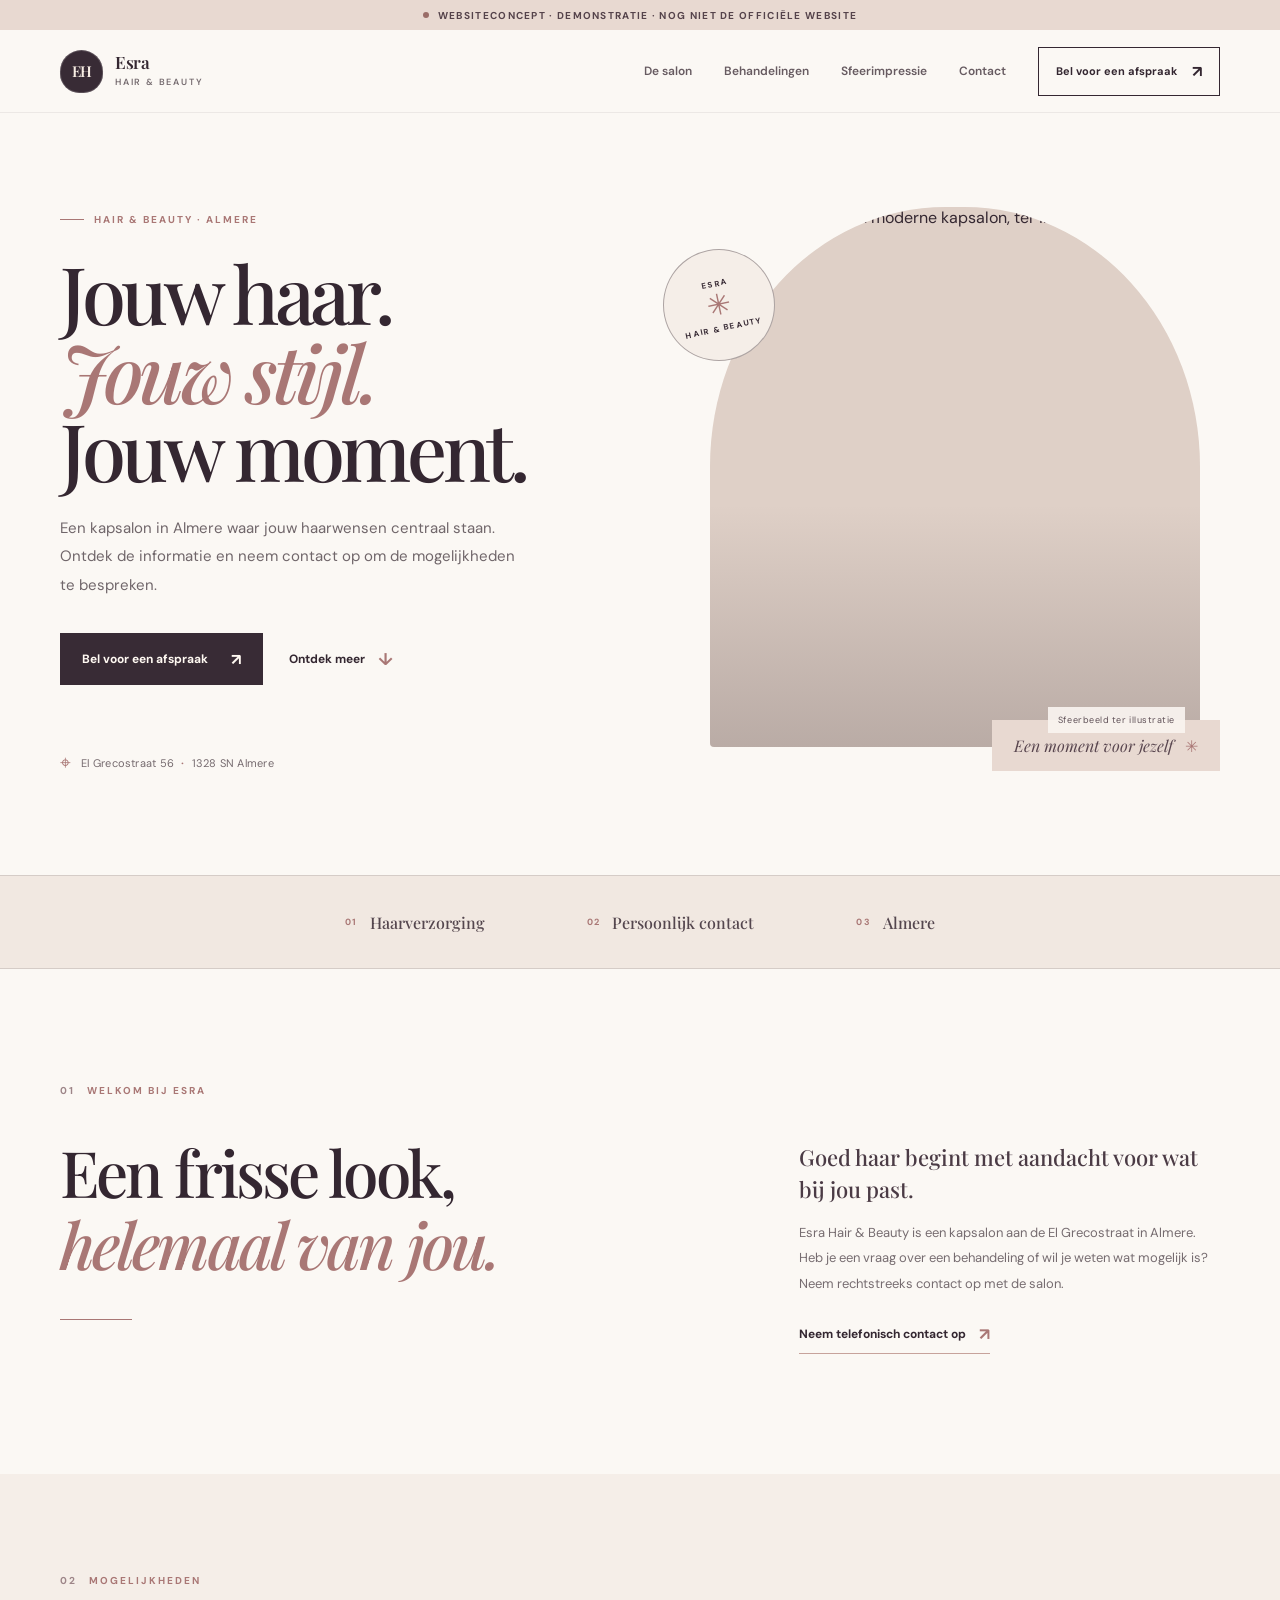
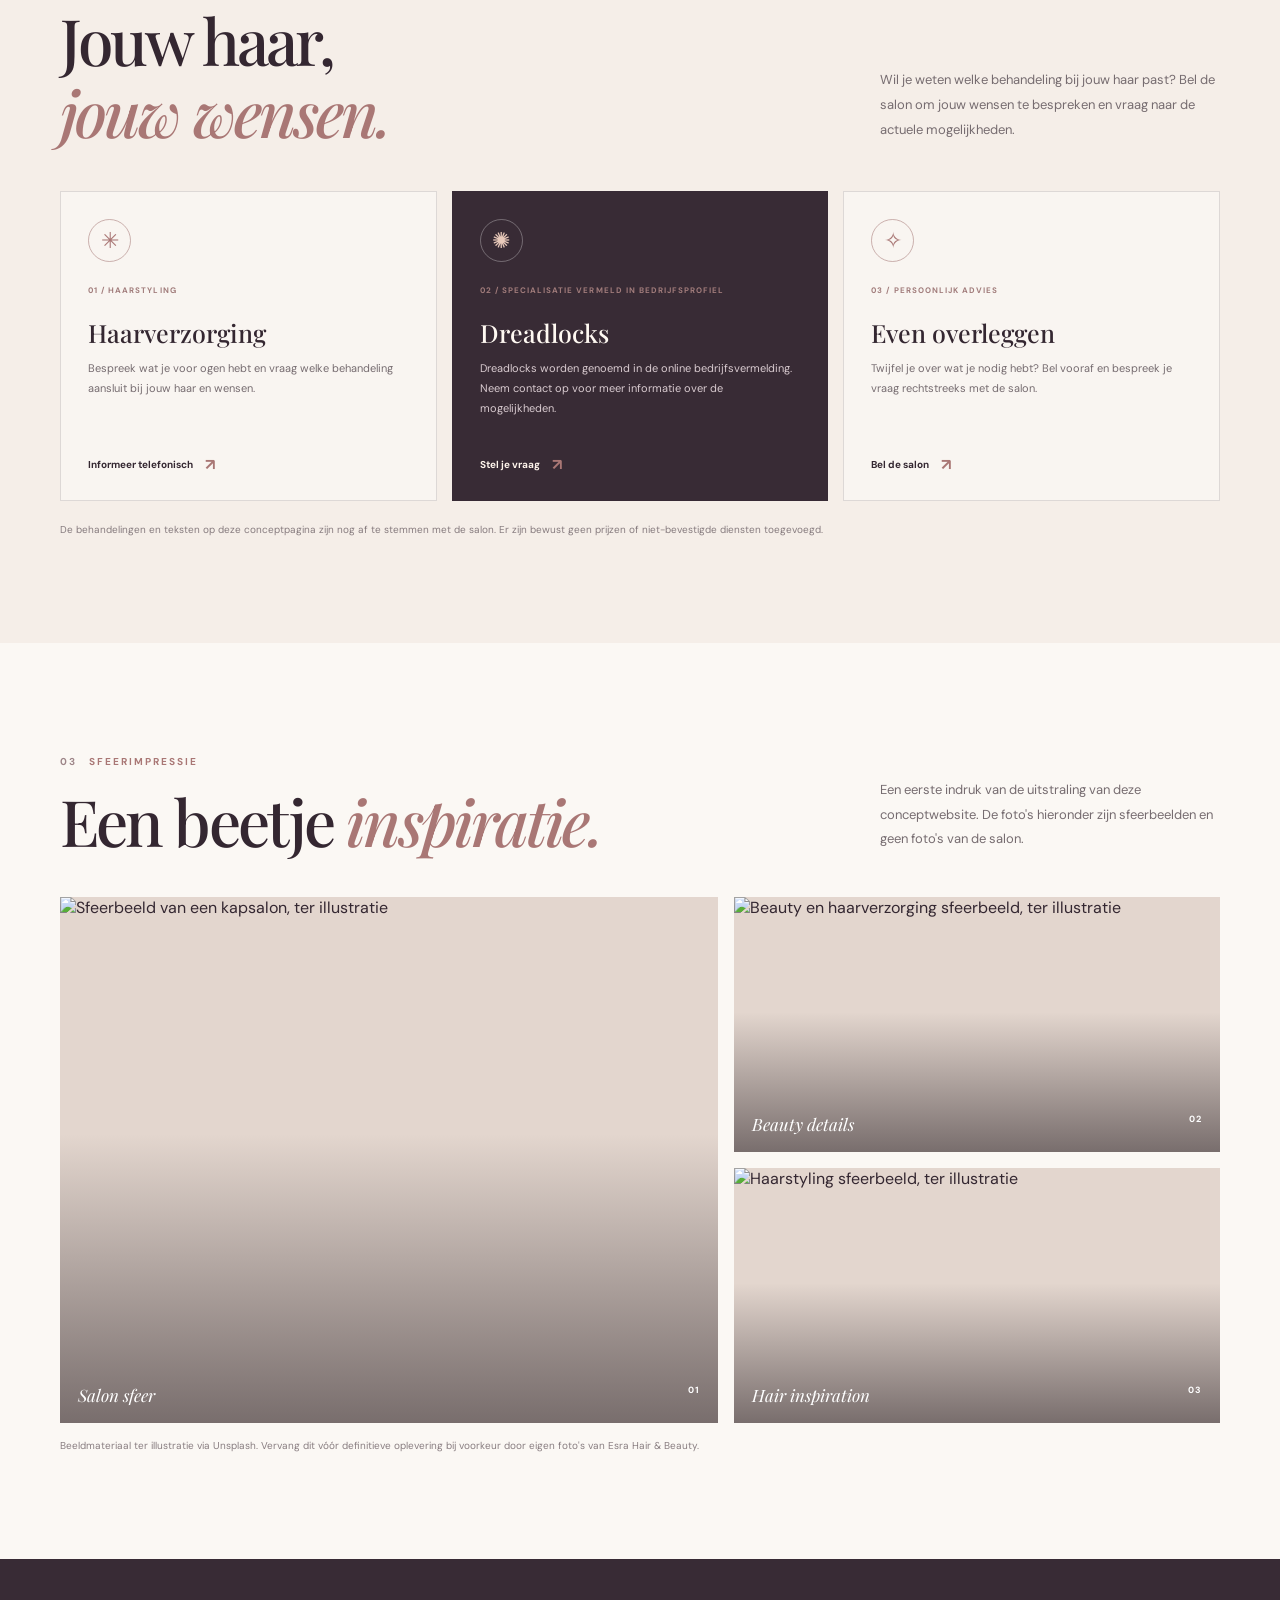
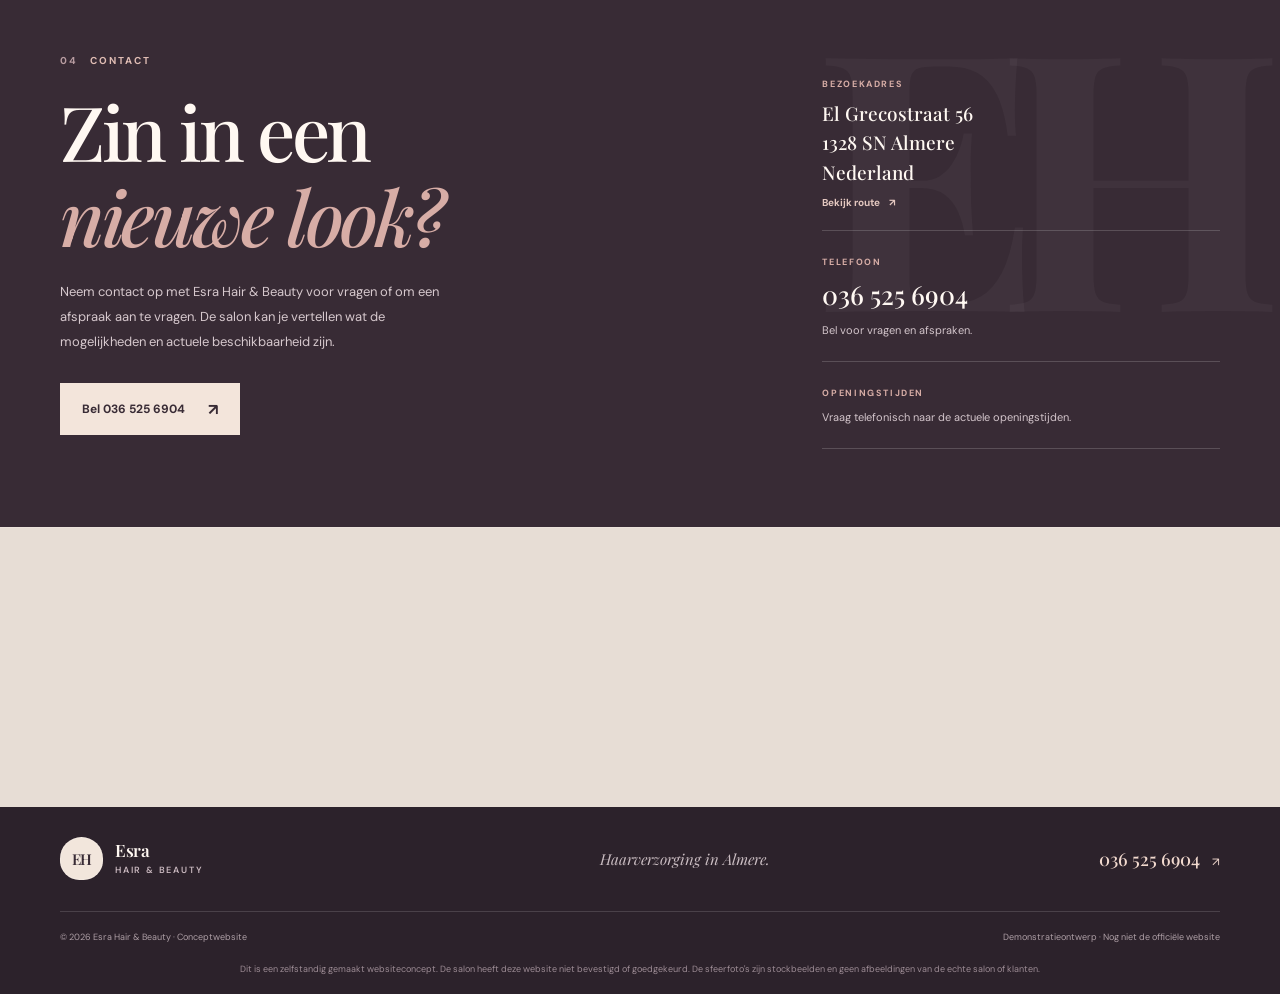
==== commit 4200bf13: "Rebrand concept site for Esra Hair & Beauty" ====
--- a/index.html
+++ b/index.html
@@ -1,506 +1,235 @@
-<!DOCTYPE html>
+<!doctype html>
 <html lang="nl">
 <head>
-  <meta charset="UTF-8">
-  <meta name="viewport" content="width=device-width, initial-scale=1.0">
-  <title>Copywriter For You — Copywritingstudio in Almere</title>
-  <meta name="description" content="Copywriter For You is een copywritingstudio in Almere. Websiteteksten, SEO-copy, blogs, productbeschrijvingen en zakelijke teksten. Reserveer een kennismaking.">
-  <meta name="theme-color" content="#F6F1E7">
+  <meta charset="utf-8">
+  <meta name="viewport" content="width=device-width, initial-scale=1">
+  <meta name="theme-color" content="#f5eee8">
+  <title>Esra Hair &amp; Beauty | Kapsalon in Almere</title>
+  <meta name="description" content="Esra Hair & Beauty aan de El Grecostraat 56 in Almere. Bekijk de informatie en neem telefonisch contact op voor vragen of een afspraak.">
   <meta property="og:type" content="website">
   <meta property="og:locale" content="nl_NL">
-  <meta property="og:title" content="Copywriter For You — Woorden die jouw bedrijf verder brengen">
-  <meta property="og:description" content="Copywritingstudio in Almere. Heldere, verzorgde teksten voor bedrijven en merken — van website tot nieuwsbrief.">
-  <meta property="og:image" content="https://images.unsplash.com/photo-1455390582262-044cdead277a?auto=format&fit=crop&w=1200&h=630&q=75">
-  <link rel="icon" href="data:image/svg+xml,%3Csvg xmlns='http://www.w3.org/2000/svg' viewBox='0 0 24 24'%3E%3Crect width='24' height='24' rx='5' fill='%23171310'/%3E%3Cpath d='M12 4v16M5.1 8l13.8 8M18.9 8L5.1 16' stroke='%23F04E23' stroke-width='2.4' stroke-linecap='round'/%3E%3C/svg%3E">
+  <meta property="og:title" content="Esra Hair &amp; Beauty | Almere">
+  <meta property="og:description" content="Haarverzorging en styling in Almere. Neem telefonisch contact op voor informatie of een afspraak.">
+  <meta property="og:image" content="https://images.unsplash.com/photo-1560066984-138dadb4c035?auto=format&amp;fit=crop&amp;w=1200&amp;h=630&amp;q=85">
+  <link rel="icon" type="image/svg+xml" href="data:image/svg+xml,%3Csvg xmlns='http://www.w3.org/2000/svg' viewBox='0 0 64 64'%3E%3Crect width='64' height='64' rx='18' fill='%233a2934'/%3E%3Ctext x='50%25' y='54%25' font-family='Georgia' font-size='26' text-anchor='middle' fill='%23f5e9dc'%3EEH%3C/text%3E%3C/svg%3E">
   <link rel="preconnect" href="https://fonts.googleapis.com">
   <link rel="preconnect" href="https://fonts.gstatic.com" crossorigin>
   <link rel="preconnect" href="https://images.unsplash.com">
-  <link href="https://fonts.googleapis.com/css2?family=Fraunces:ital,opsz,wght@0,9..144,300..700;1,9..144,300..700&family=Manrope:wght@400;500;600;700;800&display=swap" rel="stylesheet">
+  <link href="https://fonts.googleapis.com/css2?family=DM+Sans:wght@400;500;600;700&family=Playfair+Display:ital,wght@0,500;0,600;0,700;1,500;1,600&display=swap" rel="stylesheet">
   <link rel="stylesheet" href="css/styles.css">
-  <script>document.documentElement.classList.add("js");</script>
+  <script>document.documentElement.classList.add('js');</script>
   <script type="application/ld+json">
   {
     "@context": "https://schema.org",
-    "@type": "ProfessionalService",
-    "name": "Copywriter For You",
-    "description": "Copywritingstudio in Almere: websiteteksten, SEO-copywriting, blogs, productbeschrijvingen, zakelijke teksten en e-mailmarketing.",
-    "address": { "@type": "PostalAddress", "streetAddress": "Wollegrasweg 23", "postalCode": "1313 EM", "addressLocality": "Almere", "addressCountry": "NL" },
-    "telephone": "+31614645205",
-    "openingHoursSpecification": { "@type": "OpeningHoursSpecification", "dayOfWeek": ["Monday","Tuesday","Wednesday","Thursday","Friday","Saturday","Sunday"], "opens": "00:00", "closes": "23:59" },
-    "areaServed": "NL",
-    "knowsLanguage": "nl"
+    "@type": "HairSalon",
+    "name": "Esra Hair & Beauty",
+    "telephone": "+31365256904",
+    "address": {
+      "@type": "PostalAddress",
+      "streetAddress": "El Grecostraat 56",
+      "postalCode": "1328 SN",
+      "addressLocality": "Almere",
+      "addressCountry": "NL"
+    },
+    "areaServed": "Almere"
   }
   </script>
 </head>
 <body>
-<a class="skip-link" href="#main">Direct naar de inhoud</a>
-
-<!-- Shared SVG symbols -->
-<svg hidden aria-hidden="true" xmlns="http://www.w3.org/2000/svg">
-  <symbol id="i-ast" viewBox="0 0 24 24"><path d="M12 3v18M4.2 7.5l15.6 9M19.8 7.5l-15.6 9" fill="none" stroke="currentColor" stroke-width="2.6" stroke-linecap="round"/></symbol>
-  <symbol id="i-arrow" viewBox="0 0 24 24"><path d="M3 12h17M14 5l7 7-7 7" fill="none" stroke="currentColor" stroke-width="2" stroke-linecap="round" stroke-linejoin="round"/></symbol>
-  <symbol id="i-down" viewBox="0 0 24 24"><path d="M12 3v17M5 14l7 7 7-7" fill="none" stroke="currentColor" stroke-width="2" stroke-linecap="round" stroke-linejoin="round"/></symbol>
-  <symbol id="i-x" viewBox="0 0 24 24"><path d="M5 5l14 14M19 5L5 19" fill="none" stroke="currentColor" stroke-width="2" stroke-linecap="round"/></symbol>
-  <symbol id="i-check" viewBox="0 0 24 24"><path d="M3.5 12.5l6 6L20.5 5.5" fill="none" stroke="currentColor" stroke-width="2.4" stroke-linecap="round" stroke-linejoin="round"/></symbol>
-  <symbol id="i-ext" viewBox="0 0 24 24"><path d="M7 17L17 7M9 7h8v8" fill="none" stroke="currentColor" stroke-width="2" stroke-linecap="round" stroke-linejoin="round"/></symbol>
-  <symbol id="i-phone" viewBox="0 0 24 24"><path d="M5 4h4l2 5-2.5 1.5a12 12 0 0 0 5 5L15 13l5 2v4a2 2 0 0 1-2 2A16 16 0 0 1 3 6a2 2 0 0 1 2-2z" fill="none" stroke="currentColor" stroke-width="1.8" stroke-linejoin="round"/></symbol>
-</svg>
-
-<noscript>
-  <div class="noscript-bar">Deze website gebruikt JavaScript voor reserveren en andere interacties. Bellen kan altijd: <a href="tel:+31614645205">+31 6 14645205</a> — Wollegrasweg 23, 1313 EM Almere.</div>
-</noscript>
-
-<!-- ======================= NAVIGATION ======================= -->
-<header class="site-header" id="siteHeader">
-  <div class="container nav-row">
-    <a class="brand" href="#home" aria-label="Copywriter For You — naar boven">
-      <svg class="ast brand-ast" aria-hidden="true"><use href="#i-ast"/></svg>
-      <span class="brand-text"><span>Copywriter</span><span class="brand-sub">For You · Almere</span></span>
-    </a>
-    <nav class="desktop-nav" aria-label="Hoofdnavigatie">
-      <a href="#home" data-navlink>Home</a>
-      <a href="#diensten" data-navlink>Diensten</a>
-      <a href="#werkwijze" data-navlink>Werkwijze</a>
-      <a href="#over" data-navlink>Over ons</a>
-      <a href="#contact" data-navlink>Contact</a>
-    </nav>
-    <div class="nav-actions">
-      <button class="btn btn-primary btn-sm" type="button" data-book>Reserveer een gesprek</button>
-      <button class="nav-toggle" id="navToggle" type="button" aria-label="Menu openen" aria-haspopup="dialog" aria-controls="menuDialog">
+  <div class="concept-bar">
+    <span class="concept-dot" aria-hidden="true"></span>
+    <span>Websiteconcept · demonstratie · nog niet de officiële website</span>
+  </div>
+
+  <header class="site-header" id="top">
+    <div class="nav-wrap">
+      <a class="brand" href="#top" aria-label="Esra Hair & Beauty, naar boven">
+        <span class="brand-mark" aria-hidden="true">EH</span>
+        <span class="brand-name">Esra <span>Hair &amp; Beauty</span></span>
+      </a>
+
+      <button class="menu-toggle" id="menuToggle" type="button" aria-label="Menu openen" aria-expanded="false" aria-controls="primaryNav">
         <span></span><span></span>
       </button>
+
+      <nav class="primary-nav" id="primaryNav" aria-label="Hoofdnavigatie">
+        <a href="#over">De salon</a>
+        <a href="#behandelingen">Behandelingen</a>
+        <a href="#sfeer">Sfeerimpressie</a>
+        <a href="#contact">Contact</a>
+        <a class="nav-call" href="tel:+31365256904">Bel voor een afspraak <span aria-hidden="true">↗</span></a>
+      </nav>
     </div>
-  </div>
-</header>
-
-<!-- Mobile menu -->
-<dialog class="menu-dialog" id="menuDialog" aria-label="Menu">
-  <div class="menu-sheet sheet-anim">
-    <div class="menu-head">
-      <span class="brand"><svg class="ast brand-ast" aria-hidden="true"><use href="#i-ast"/></svg>
-        <span class="brand-text"><span>Copywriter</span><span class="brand-sub">For You · Almere</span></span></span>
-      <button class="icon-btn" id="menuClose" type="button" aria-label="Menu sluiten"><svg class="ic" aria-hidden="true"><use href="#i-x"/></svg></button>
+  </header>
+
+  <main>
+    <section class="hero section-shell" aria-labelledby="heroTitle">
+      <div class="hero-copy reveal">
+        <p class="eyebrow"><span></span> HAIR &amp; BEAUTY · ALMERE</p>
+        <h1 id="heroTitle">Jouw haar.<br><em>Jouw stijl.</em><br>Jouw moment.</h1>
+        <p class="hero-intro">Een kapsalon in Almere waar jouw haarwensen centraal staan. Ontdek de informatie en neem contact op om de mogelijkheden te bespreken.</p>
+        <div class="hero-actions">
+          <a class="button button-dark" href="tel:+31365256904">Bel voor een afspraak <span aria-hidden="true">↗</span></a>
+          <a class="text-link" href="#behandelingen">Ontdek meer <span aria-hidden="true">↓</span></a>
+        </div>
+        <div class="hero-location">
+          <span class="location-icon" aria-hidden="true">⌖</span>
+          <span>El Grecostraat 56 <b>·</b> 1328 SN Almere</span>
+        </div>
+      </div>
+
+      <div class="hero-art reveal">
+        <div class="hero-photo-frame">
+          <img
+            src="https://images.unsplash.com/photo-1560066984-138dadb4c035?auto=format&amp;fit=crop&amp;crop=entropy&amp;w=1200&amp;h=1450&amp;q=85"
+            srcset="https://images.unsplash.com/photo-1560066984-138dadb4c035?auto=format&amp;fit=crop&amp;crop=entropy&amp;w=700&amp;h=850&amp;q=80 700w, https://images.unsplash.com/photo-1560066984-138dadb4c035?auto=format&amp;fit=crop&amp;crop=entropy&amp;w=1200&amp;h=1450&amp;q=85 1200w"
+            sizes="(max-width: 800px) 92vw, 45vw"
+            width="1200" height="1450" alt="Sfeerbeeld van een moderne kapsalon, ter illustratie" fetchpriority="high">
+          <span class="photo-label">Sfeerbeeld ter illustratie</span>
+        </div>
+        <div class="hero-stamp" aria-hidden="true">
+          <span>ESRA</span>
+          <span class="stamp-flower">✳</span>
+          <span>HAIR &amp; BEAUTY</span>
+        </div>
+        <div class="hero-caption">Een moment voor jezelf <span>✳</span></div>
+      </div>
+    </section>
+
+    <section class="intro-strip" aria-label="Salon informatie">
+      <div class="strip-item"><span class="strip-number">01</span><span>Haarverzorging</span></div>
+      <div class="strip-item"><span class="strip-number">02</span><span>Persoonlijk contact</span></div>
+      <div class="strip-item"><span class="strip-number">03</span><span>Almere</span></div>
+    </section>
+
+    <section class="about-section section-shell" id="over">
+      <div class="section-kicker reveal"><span>01</span> WELKOM BIJ ESRA</div>
+      <div class="about-grid">
+        <div class="about-heading reveal">
+          <h2>Een frisse look,<br><em>helemaal van jou.</em></h2>
+          <div class="about-rule"></div>
+        </div>
+        <div class="about-text reveal">
+          <p class="large-copy">Goed haar begint met aandacht voor wat bij jou past.</p>
+          <p>Esra Hair &amp; Beauty is een kapsalon aan de El Grecostraat in Almere. Heb je een vraag over een behandeling of wil je weten wat mogelijk is? Neem rechtstreeks contact op met de salon.</p>
+          <a class="text-link underline-link" href="tel:+31365256904">Neem telefonisch contact op <span aria-hidden="true">↗</span></a>
+        </div>
+      </div>
+    </section>
+
+    <section class="services-section" id="behandelingen">
+      <div class="section-shell">
+        <div class="section-heading reveal">
+          <div>
+            <div class="section-kicker"><span>02</span> MOGELIJKHEDEN</div>
+            <h2>Jouw haar,<br><em>jouw wensen.</em></h2>
+          </div>
+          <p>Wil je weten welke behandeling bij jouw haar past? Bel de salon om jouw wensen te bespreken en vraag naar de actuele mogelijkheden.</p>
+        </div>
+
+        <div class="service-cards">
+          <article class="service-card reveal">
+            <div class="service-icon" aria-hidden="true">✳</div>
+            <p class="card-index">01 / HAARSTYLING</p>
+            <h3>Haarverzorging</h3>
+            <p>Bespreek wat je voor ogen hebt en vraag welke behandeling aansluit bij jouw haar en wensen.</p>
+            <a href="tel:+31365256904" aria-label="Bel om te informeren over haarverzorging">Informeer telefonisch <span aria-hidden="true">↗</span></a>
+          </article>
+          <article class="service-card service-card-featured reveal">
+            <div class="service-icon" aria-hidden="true">✺</div>
+            <p class="card-index">02 / SPECIALISATIE VERMELD IN BEDRIJFSPROFIEL</p>
+            <h3>Dreadlocks</h3>
+            <p>Dreadlocks worden genoemd in de online bedrijfsvermelding. Neem contact op voor meer informatie over de mogelijkheden.</p>
+            <a href="tel:+31365256904" aria-label="Bel om te informeren over dreadlocks">Stel je vraag <span aria-hidden="true">↗</span></a>
+          </article>
+          <article class="service-card reveal">
+            <div class="service-icon" aria-hidden="true">✧</div>
+            <p class="card-index">03 / PERSOONLIJK ADVIES</p>
+            <h3>Even overleggen</h3>
+            <p>Twijfel je over wat je nodig hebt? Bel vooraf en bespreek je vraag rechtstreeks met de salon.</p>
+            <a href="tel:+31365256904" aria-label="Bel de salon voor advies">Bel de salon <span aria-hidden="true">↗</span></a>
+          </article>
+        </div>
+        <p class="service-note">De behandelingen en teksten op deze conceptpagina zijn nog af te stemmen met de salon. Er zijn bewust geen prijzen of niet-bevestigde diensten toegevoegd.</p>
+      </div>
+    </section>
+
+    <section class="gallery-section section-shell" id="sfeer">
+      <div class="section-heading gallery-heading reveal">
+        <div>
+          <div class="section-kicker"><span>03</span> SFEERIMPRESSIE</div>
+          <h2>Een beetje <em>inspiratie.</em></h2>
+        </div>
+        <p>Een eerste indruk van de uitstraling van deze conceptwebsite. De foto's hieronder zijn sfeerbeelden en geen foto's van de salon.</p>
+      </div>
+      <div class="gallery-grid">
+        <figure class="gallery-large reveal">
+          <img src="https://images.unsplash.com/photo-1521590832167-7bcbfaa6381f?auto=format&amp;fit=crop&amp;w=1200&amp;h=1000&amp;q=82" loading="lazy" width="1200" height="1000" alt="Sfeerbeeld van een kapsalon, ter illustratie">
+          <figcaption>Salon sfeer <span>01</span></figcaption>
+        </figure>
+        <figure class="gallery-small reveal">
+          <img src="https://images.unsplash.com/photo-1522337360788-8b13dee7a37e?auto=format&amp;fit=crop&amp;w=900&amp;h=700&amp;q=82" loading="lazy" width="900" height="700" alt="Beauty en haarverzorging sfeerbeeld, ter illustratie">
+          <figcaption>Beauty details <span>02</span></figcaption>
+        </figure>
+        <figure class="gallery-small gallery-bottom reveal">
+          <img src="https://images.unsplash.com/photo-1600948836101-f9ffda59d250?auto=format&amp;fit=crop&amp;w=900&amp;h=700&amp;q=82" loading="lazy" width="900" height="700" alt="Haarstyling sfeerbeeld, ter illustratie">
+          <figcaption>Hair inspiration <span>03</span></figcaption>
+        </figure>
+      </div>
+      <p class="image-disclaimer">Beeldmateriaal ter illustratie via Unsplash. Vervang dit vóór definitieve oplevering bij voorkeur door eigen foto's van Esra Hair &amp; Beauty.</p>
+    </section>
+
+    <section class="contact-section" id="contact">
+      <div class="contact-decoration" aria-hidden="true">EH</div>
+      <div class="section-shell contact-inner">
+        <div class="contact-copy reveal">
+          <div class="section-kicker section-kicker-light"><span>04</span> CONTACT</div>
+          <h2>Zin in een<br><em>nieuwe look?</em></h2>
+          <p>Neem contact op met Esra Hair &amp; Beauty voor vragen of om een afspraak aan te vragen. De salon kan je vertellen wat de mogelijkheden en actuele beschikbaarheid zijn.</p>
+          <a class="button button-light" href="tel:+31365256904">Bel 036 525 6904 <span aria-hidden="true">↗</span></a>
+        </div>
+        <div class="contact-details reveal">
+          <div class="detail-block">
+            <span class="detail-label">BEZOEKADRES</span>
+            <address>El Grecostraat 56<br>1328 SN Almere<br>Nederland</address>
+            <a class="detail-link" href="https://www.google.com/maps/search/?api=1&amp;query=El+Grecostraat+56%2C+1328+SN+Almere" target="_blank" rel="noopener noreferrer">Bekijk route <span aria-hidden="true">↗</span></a>
+          </div>
+          <div class="detail-block">
+            <span class="detail-label">TELEFOON</span>
+            <a class="contact-phone" href="tel:+31365256904">036 525 6904</a>
+            <span class="detail-muted">Bel voor vragen en afspraken.</span>
+          </div>
+          <div class="detail-block">
+            <span class="detail-label">OPENINGSTIJDEN</span>
+            <span class="detail-muted">Vraag telefonisch naar de actuele openingstijden.</span>
+          </div>
+        </div>
+      </div>
+      <div class="map-frame">
+        <iframe title="Kaart met de locatie van Esra Hair & Beauty aan de El Grecostraat 56 in Almere" src="https://maps.google.com/maps?q=El%20Grecostraat%2056%2C%201328%20SN%20Almere&amp;z=15&amp;output=embed" loading="lazy" referrerpolicy="no-referrer-when-downgrade"></iframe>
+      </div>
+    </section>
+  </main>
+
+  <footer class="site-footer">
+    <div class="section-shell footer-main">
+      <a class="brand footer-brand" href="#top" aria-label="Terug naar boven">
+        <span class="brand-mark" aria-hidden="true">EH</span>
+        <span class="brand-name">Esra <span>Hair &amp; Beauty</span></span>
+      </a>
+      <p>Haarverzorging in Almere.</p>
+      <a class="footer-call" href="tel:+31365256904">036 525 6904 <span aria-hidden="true">↗</span></a>
     </div>
-    <nav class="menu-links" aria-label="Mobiele navigatie">
-      <a href="#home" data-menu-link><span class="menu-nr">01</span>Home</a>
-      <a href="#diensten" data-menu-link><span class="menu-nr">02</span>Diensten</a>
-      <a href="#werkwijze" data-menu-link><span class="menu-nr">03</span>Werkwijze</a>
-      <a href="#over" data-menu-link><span class="menu-nr">04</span>Over ons</a>
-      <a href="#contact" data-menu-link><span class="menu-nr">05</span>Contact</a>
-    </nav>
-    <div class="menu-foot">
-      <button class="btn btn-primary" type="button" data-book>Reserveer een gesprek <svg class="ic" aria-hidden="true"><use href="#i-arrow"/></svg></button>
-      <a class="menu-tel" href="tel:+31614645205"><svg class="ic" aria-hidden="true"><use href="#i-phone"/></svg> +31 6 14645205</a>
-      <p>Wollegrasweg 23 · 1313 EM Almere</p>
+    <div class="section-shell footer-bottom">
+      <span>© <span id="year"></span> Esra Hair &amp; Beauty · Conceptwebsite</span>
+      <span>Demonstratieontwerp · Nog niet de officiële website</span>
     </div>
-  </div>
-</dialog>
-
-<main id="main">
-
-<!-- ======================= HERO ======================= -->
-<section class="hero" id="home" aria-label="Introductie">
-  <div class="container">
-    <div class="hero-meta" data-reveal>
-      <span>Studio voor zakelijke teksten</span>
-      <span aria-hidden="true">·</span>
-      <span>Almere — NL</span>
-    </div>
-    <div class="hero-grid">
-      <div class="hero-copy">
-        <h1 class="hero-title">
-          <span class="line"><span class="line-in">Woorden die</span></span>
-          <span class="line"><span class="line-in">jouw bedrijf</span></span>
-          <span class="line"><span class="line-in"><em>verder</em> brengen.</span></span>
-        </h1>
-        <p class="hero-sub" data-reveal style="--d:.35s">Sterke teksten maken het verschil. Ontdek hoe de juiste woorden jouw bedrijf, merk en boodschap krachtiger kunnen maken.</p>
-        <div class="hero-cta" data-reveal style="--d:.5s">
-          <button class="btn btn-primary" type="button" data-book>Plan een kennismaking <svg class="ic" aria-hidden="true"><use href="#i-arrow"/></svg></button>
-          <a class="btn btn-ghost" href="#diensten">Ontdek onze diensten <svg class="ic" aria-hidden="true"><use href="#i-down"/></svg></a>
-        </div>
-        <p class="hero-note" data-reveal style="--d:.65s">Voor ondernemers, merken en teams die helder willen communiceren.</p>
-      </div>
-      <div class="hero-visual" data-reveal style="--d:.25s">
-        <figure class="hero-figure">
-          <img id="heroImg"
-               src="https://images.unsplash.com/photo-1455390582262-044cdead277a?auto=format&fit=crop&crop=entropy&w=1000&h=1250&q=78"
-               srcset="https://images.unsplash.com/photo-1455390582262-044cdead277a?auto=format&fit=crop&crop=entropy&w=700&h=875&q=75 700w,
-                       https://images.unsplash.com/photo-1455390582262-044cdead277a?auto=format&fit=crop&crop=entropy&w=1000&h=1250&q=78 1000w,
-                       https://images.unsplash.com/photo-1455390582262-044cdead277a?auto=format&fit=crop&crop=entropy&w=1400&h=1750&q=78 1400w"
-               sizes="(min-width: 1024px) 40vw, 92vw"
-               width="1000" height="1250" fetchpriority="high" decoding="async"
-               alt="Close-up van een hand die met een vulpen op papier schrijft, in warm licht">
-          <figcaption><span>Vanuit Almere, voor bedrijven in heel Nederland.</span><span class="fig-nr">Afm. 01</span></figcaption>
-        </figure>
-        <div class="hero-badge" aria-hidden="true">
-          <svg viewBox="0 0 120 120" class="badge-spin">
-            <defs><path id="badgeCircle" d="M60,60 m-46,0 a46,46 0 1,1 92,0 a46,46 0 1,1 -92,0"/></defs>
-            <text class="badge-text"><textPath href="#badgeCircle">COPYWRITER FOR YOU · ALMERE · </textPath></text>
-            <g class="badge-ast"><path d="M60 46v28M48 53l24 14M72 53L48 67" fill="none" stroke="currentColor" stroke-width="3" stroke-linecap="round"/></g>
-          </svg>
-        </div>
-        <blockquote class="hero-card" data-reveal style="--d:.55s">
-          <p>“Eerst begrijpen.<br>Dan schrijven.”</p>
-          <cite>— de werkwijze in vier woorden</cite>
-        </blockquote>
-      </div>
-    </div>
-  </div>
-</section>
-
-<!-- Marquee -->
-<div class="marquee" aria-hidden="true">
-  <div class="marquee-track" id="marqueeTrack">
-    <div class="marquee-group">
-      <span>Websiteteksten</span><svg class="ast"><use href="#i-ast"/></svg>
-      <span>SEO-copy</span><svg class="ast"><use href="#i-ast"/></svg>
-      <span>Blogs &amp; artikelen</span><svg class="ast"><use href="#i-ast"/></svg>
-      <span>Productbeschrijvingen</span><svg class="ast"><use href="#i-ast"/></svg>
-      <span>Zakelijke teksten</span><svg class="ast"><use href="#i-ast"/></svg>
-      <span>E-mail &amp; nieuwsbrieven</span><svg class="ast"><use href="#i-ast"/></svg>
-      <span>Herschrijven</span><svg class="ast"><use href="#i-ast"/></svg>
-    </div>
-  </div>
-</div>
-
-<!-- ======================= SERVICES ======================= -->
-<section class="section" id="diensten">
-  <div class="container">
-    <div class="section-head" data-reveal>
-      <p class="kicker"><span class="kicker-nr">01</span> Diensten</p>
-      <h2 class="h2">Van eerste zin<br>tot <em>laatste punt.</em></h2>
-      <p class="section-note">Elke tekst begint met een goed gesprek. Kies een dienst en vraag direct een kennismaking aan — het formulier opent met jouw dienst al ingevuld.</p>
-    </div>
-    <div class="service-list" id="serviceList"><!-- rendered from config.js --></div>
-    <noscript><ul class="noscript-list"><li>Websiteteksten</li><li>SEO-copywriting</li><li>Blogs en artikelen</li><li>Productbeschrijvingen</li><li>Zakelijke teksten</li><li>E-mailmarketing en nieuwsbrieven</li><li>Herschrijven en verbeteren</li></ul></noscript>
-  </div>
-</section>
-
-<!-- ======================= WHY ======================= -->
-<section class="section section-tint" id="waarom">
-  <div class="container why-grid">
-    <div class="why-intro">
-      <p class="kicker" data-reveal><span class="kicker-nr">02</span> Waarom Copywriter For You</p>
-      <h2 class="h2" data-reveal>Je tekst is vaak<br>je <em>eerste gesprek.</em></h2>
-      <p class="section-note" data-reveal>Nog vóór iemand belt, mailt of langskomt, leest iemand je website, je offerte of je profiel. Die paar regels bepalen de toon van alles wat daarna komt.</p>
-      <figure class="why-figure" data-reveal>
-        <div class="img-parallax">
-          <img src="https://images.unsplash.com/photo-1488190211105-8b0e65b80b4e?auto=format&fit=crop&crop=entropy&w=1100&h=825&q=75"
-               width="1100" height="825" loading="lazy" decoding="async"
-               alt="Iemand schrijft in een notitieboek naast een laptop, bril en een kop koffie op een houten bureau">
-        </div>
-        <figcaption>Goede teksten beginnen bij aandacht <span class="fig-nr">Afm. 02</span></figcaption>
-      </figure>
-    </div>
-    <div class="why-points">
-      <div class="point" data-reveal><span class="point-nr">a.</span>
-        <div><h3>Heldere communicatie</h3><p>Bezoekers begrijpen sneller wat je doet, wat het oplevert en wat de volgende stap is. Minder ruis, meer richting.</p></div>
-      </div>
-      <div class="point" data-reveal style="--d:.1s"><span class="point-nr">b.</span>
-        <div><h3>Professionele uitstraling</h3><p>Verzorgde taal wekt vertrouwen — nog vóór iemand je spreekt. Slordige tekst doet precies het omgekeerde.</p></div>
-      </div>
-      <div class="point" data-reveal style="--d:.2s"><span class="point-nr">c.</span>
-        <div><h3>Een herkenbare merkstem</h3><p>Een toon die bij je past en overal terugkomt: van website tot offerte. Zo klinkt je bedrijf als één geheel.</p></div>
-      </div>
-      <div class="point" data-reveal style="--d:.3s"><span class="point-nr">d.</span>
-        <div><h3>Aansluiting bij je doelgroep</h3><p>Schrijven vanuit de lezer: zijn vraag, zijn taal, zijn moment. Consistente boodschappen bouwen aan vertrouwen.</p></div>
-      </div>
-      <div class="why-cta" data-reveal>
-        <button class="btn btn-primary" type="button" data-book>Bespreek jouw boodschap <svg class="ic" aria-hidden="true"><use href="#i-arrow"/></svg></button>
-      </div>
-    </div>
-  </div>
-</section>
-
-<!-- ======================= VIDEO BAND ======================= -->
-<section class="video-band" aria-label="Sfeerbeeld van het schrijfproces">
-  <video id="studioVideo" muted loop playsinline preload="none"
-         poster="https://images.unsplash.com/photo-1486312338219-ce68d2c6f44d?auto=format&fit=crop&crop=entropy&w=1600&h=900&q=72"
-         data-src="https://assets.mixkit.co/videos/1781/1781-720.mp4"></video>
-  <div class="video-overlay" aria-hidden="true"></div>
-  <div class="container video-content">
-    <p class="kicker kicker-light" data-reveal>In de studio</p>
-    <h2 class="h2" data-reveal>Schrijven is schrappen.<br><em>En dan nog eens.</em></h2>
-    <p class="section-note" data-reveal>Van ruwe gedachte naar een zin die staat als een huis. Daar gaat de tijd in zitten — zodat jouw lezer er geen seconde over hoeft na te denken.</p>
-    <button class="btn btn-light" type="button" data-book data-reveal>Reserveer een gesprek <svg class="ic" aria-hidden="true"><use href="#i-arrow"/></svg></button>
-  </div>
-  <button class="video-toggle" id="videoToggle" type="button" aria-pressed="false">Video afspelen</button>
-  <a class="video-credit" href="https://mixkit.co/free-stock-video/typing-on-a-laptop-close-up-1781/" target="_blank" rel="noopener">Beeld: Mixkit <svg class="ic" aria-hidden="true"><use href="#i-ext"/></svg></a>
-</section>
-
-<!-- ======================= PROCESS ======================= -->
-<section class="section" id="werkwijze">
-  <div class="container process-grid">
-    <div class="process-intro">
-      <p class="kicker" data-reveal><span class="kicker-nr">03</span> Werkwijze</p>
-      <h2 class="h2" data-reveal>Vijf stappen,<br>geen <em>verrassingen.</em></h2>
-      <p class="section-note" data-reveal>Geen black box: je weet altijd waar je aan toe bent, wat de volgende stap is en wanneer je iets ontvangt.</p>
-      <button class="btn btn-ghost" type="button" data-book data-reveal>Start bij stap één <svg class="ic" aria-hidden="true"><use href="#i-arrow"/></svg></button>
-    </div>
-    <div class="process-timeline">
-      <div class="process-line" aria-hidden="true"><div class="process-fill" id="processFill"></div></div>
-      <ol class="process-list" id="processList"><!-- rendered from config.js --></ol>
-    </div>
-  </div>
-</section>
-
-<!-- ======================= ABOUT ======================= -->
-<section class="section section-tint" id="over">
-  <div class="container over-grid">
-    <figure class="over-figure" data-reveal>
-      <img src="https://images.unsplash.com/photo-1504711434969-e33886168f5c?auto=format&fit=crop&crop=entropy&w=900&h=1125&q=75"
-           width="900" height="1125" loading="lazy" decoding="async"
-           alt="Stapel kranten en drukwerk — editorial fotografie in warm licht">
-      <figcaption>Inkt op papier blijft de mooiste test voor een zin <span class="fig-nr">Afm. 03</span></figcaption>
-    </figure>
-    <div class="over-copy">
-      <p class="kicker" data-reveal><span class="kicker-nr">·</span> Over ons</p>
-      <h2 class="h2" data-reveal>Taal is het visitekaartje dat je <em>élke dag</em> afgeeft.</h2>
-      <p data-reveal>Copywriter For You schrijft vanuit Almere voor ondernemers, merken en organisaties die helder willen communiceren. De aanpak is nuchter: eerst luisteren, dan denken, dan schrijven.</p>
-      <p data-reveal>Geen wollige verhalen of holle kreten, maar taal die klopt — van eerste zin tot laatste punt. Korte lijnen, duidelijke afspraken en een toon die klinkt als jóuw bedrijf.</p>
-      <dl class="over-facts" data-reveal>
-        <div><dt>Standplaats</dt><dd>Almere, Nederland</dd></div>
-        <div><dt>Focus</dt><dd>Zakelijke teksten &amp; merken</dd></div>
-        <div><dt>Aanpak</dt><dd>Eerst begrijpen, dan schrijven</dd></div>
-      </dl>
-    </div>
-  </div>
-</section>
-
-<!-- ======================= SAMPLES ======================= -->
-<section class="section" id="leesproeven">
-  <div class="container">
-    <div class="section-head" data-reveal>
-      <p class="kicker"><span class="kicker-nr">04</span> Leesproeven</p>
-      <h2 class="h2">Proef de <em>toon.</em></h2>
-      <p class="section-note">Vijf stijlen, vijf doelen. Zo kun je horen hoe een tekst kan klinken voordat we over jouw project praten.</p>
-      <p class="sample-disclaimer"><svg class="ast" aria-hidden="true"><use href="#i-ast"/></svg> Illustratieve voorbeeldteksten voor fictieve merken — geen klantwerk.</p>
-    </div>
-    <div class="samples-layout" data-reveal>
-      <div class="sample-tabs" id="sampleTabs" role="tablist" aria-label="Voorbeeldteksten per stijl" aria-orientation="vertical"><!-- rendered --></div>
-      <div class="sample-panel" id="samplePanel" role="tabpanel" tabindex="0"><!-- rendered --></div>
-    </div>
-    <noscript><p>Voorbeeldteksten zijn beschikbaar met JavaScript ingeschakeld. Bel gerust voor een proef op maat: +31 6 14645205.</p></noscript>
-  </div>
-</section>
-
-<!-- ======================= FAQ ======================= -->
-<section class="section section-tint" id="faq">
-  <div class="container faq-grid">
-    <div class="faq-intro">
-      <p class="kicker" data-reveal><span class="kicker-nr">05</span> FAQ</p>
-      <h2 class="h2" data-reveal>Goede vragen,<br>eerlijke <em>antwoorden.</em></h2>
-      <p class="section-note" data-reveal>Staat je vraag er niet bij? Bel <a class="text-link" href="tel:+31614645205">+31 6 14645205</a> of stel hem via het contactformulier.</p>
-    </div>
-    <div class="faq-list" id="faqList"><!-- rendered from config.js --></div>
-  </div>
-</section>
-
-<!-- ======================= CONTACT ======================= -->
-<section class="section" id="contact">
-  <div class="container">
-    <div class="section-head" data-reveal>
-      <p class="kicker"><span class="kicker-nr">06</span> Contact</p>
-      <h2 class="h2">Een goed gesprek is<br>het <em>halve werk.</em></h2>
-    </div>
-    <div class="contact-grid">
-      <div class="contact-card" data-reveal>
-        <h3>Copywriter For You</h3>
-        <address>Wollegrasweg 23<br>1313 EM Almere<br>Nederland</address>
-        <a class="contact-tel" href="tel:+31614645205"><svg class="ic" aria-hidden="true"><use href="#i-phone"/></svg> +31 6 14645205</a>
-        <p class="contact-hours"><span class="dot" aria-hidden="true"></span> Openingstijden: 24 uur geopend</p>
-        <p class="contact-plus">Plus code: 96J2+Q9 Almere</p>
-        <div class="contact-actions">
-          <button class="btn btn-light" type="button" data-book>Reserveer een gesprek <svg class="ic" aria-hidden="true"><use href="#i-arrow"/></svg></button>
-          <a class="btn btn-outline-light" href="https://www.google.com/maps/search/?api=1&query=Wollegrasweg+23%2C+1313+EM+Almere" target="_blank" rel="noopener">Routebeschrijving <svg class="ic" aria-hidden="true"><use href="#i-ext"/></svg></a>
-        </div>
-      </div>
-      <form class="contact-form" id="contactForm" novalidate data-reveal>
-        <h3 class="form-title">Stuur een bericht</h3>
-        <div class="field-row">
-          <div class="field"><label for="cName">Naam *</label><input id="cName" name="name" type="text" autocomplete="name" required><p class="field-error" id="err-cName" hidden></p></div>
-          <div class="field"><label for="cCompany">Bedrijfsnaam</label><input id="cCompany" name="company" type="text" autocomplete="organization"></div>
-        </div>
-        <div class="field"><label for="cEmail">E-mailadres *</label><input id="cEmail" name="email" type="email" autocomplete="email" required><p class="field-error" id="err-cEmail" hidden></p></div>
-        <div class="field"><label for="cMessage">Je bericht *</label><textarea id="cMessage" name="message" rows="5" required placeholder="Waar kunnen we mee helpen?"></textarea><p class="field-error" id="err-cMessage" hidden></p></div>
-        <div class="hp-field" aria-hidden="true"><label for="cWebsite">Website</label><input id="cWebsite" name="website" type="text" tabindex="-1" autocomplete="off"></div>
-        <div class="field field-check">
-          <input id="cPrivacy" name="privacy" type="checkbox" required>
-          <label for="cPrivacy">Ik ga akkoord met het <button class="text-link" type="button" data-open-privacy>privacybeleid</button> en het gebruik van mijn gegevens om contact op te nemen. *</label>
-        </div>
-        <p class="field-error" id="err-cPrivacy" hidden></p>
-        <button class="btn btn-primary" id="contactSubmit" type="submit"><span class="btn-label">Verstuur bericht</span> <svg class="ic" aria-hidden="true"><use href="#i-arrow"/></svg></button>
-        <div class="form-status" id="contactStatus" role="status" hidden></div>
-      </form>
-    </div>
-    <div class="map-wrap" data-reveal>
-      <iframe title="Kaart — Copywriter For You, Wollegrasweg 23, Almere"
-              src="https://maps.google.com/maps?q=Wollegrasweg%2023%2C%201313%20EM%20Almere&z=15&output=embed"
-              loading="lazy" referrerpolicy="no-referrer-when-downgrade" allowfullscreen></iframe>
-      <a class="map-fallback text-link" href="https://www.google.com/maps/search/?api=1&query=Wollegrasweg+23%2C+1313+EM+Almere" target="_blank" rel="noopener">Kaart niet zichtbaar? Open Google Maps <svg class="ic" aria-hidden="true"><use href="#i-ext"/></svg></a>
-    </div>
-  </div>
-</section>
-</main>
-
-<!-- ======================= FOOTER ======================= -->
-<footer class="site-footer">
-  <div class="container">
-    <div class="footer-top">
-      <p class="footer-wordmark">Copywriter<br><em>For You.</em><svg class="ast footer-ast" aria-hidden="true"><use href="#i-ast"/></svg></p>
-      <p class="footer-tagline">Woorden die werken,<br>vanuit Almere.</p>
-    </div>
-    <div class="footer-grid">
-      <nav aria-label="Footernavigatie">
-        <h3>Menu</h3>
-        <a href="#home">Home</a><a href="#diensten">Diensten</a><a href="#werkwijze">Werkwijze</a>
-        <a href="#over">Over ons</a><a href="#leesproeven">Leesproeven</a><a href="#faq">FAQ</a><a href="#contact">Contact</a>
-      </nav>
-      <div>
-        <h3>Contact</h3>
-        <address>Wollegrasweg 23<br>1313 EM Almere, Nederland</address>
-        <a href="tel:+31614645205">+31 6 14645205</a>
-        <p class="footer-hours">24 uur geopend</p>
-      </div>
-      <div>
-        <h3>Aan de slag</h3>
-        <button class="btn btn-light" type="button" data-book>Reserveer een gesprek <svg class="ic" aria-hidden="true"><use href="#i-arrow"/></svg></button>
-        <button class="motion-toggle" id="motionToggle" type="button" aria-pressed="false">Animaties pauzeren</button>
-      </div>
-    </div>
-    <div class="footer-bottom">
-      <p>© <span id="year">2026</span> Copywriter For You · Almere</p>
-      <button class="text-link footer-privacy" type="button" data-open-privacy>Privacybeleid</button>
-      <p class="footer-credits">Beeld: <a href="https://unsplash.com" target="_blank" rel="noopener">Unsplash</a> &amp; <a href="https://mixkit.co" target="_blank" rel="noopener">Mixkit</a></p>
-    </div>
-  </div>
-</footer>
-
-<!-- ======================= BOOKING MODAL ======================= -->
-<dialog class="book-dialog" id="bookingDialog" aria-labelledby="bookTitle">
-  <div class="book-sheet sheet-anim">
-    <header class="book-head">
-      <div>
-        <p class="kicker"><span class="kicker-nr">✳</span> Kennismaking</p>
-        <h2 id="bookTitle">Reserveer een gesprek</h2>
-      </div>
-      <button class="icon-btn" id="bookClose" type="button" aria-label="Sluiten"><svg class="ic" aria-hidden="true"><use href="#i-x"/></svg></button>
-    </header>
-    <div class="book-progress" id="bookProgress" aria-hidden="true">
-      <span class="seg"></span><span class="seg"></span><span class="seg"></span><span class="seg"></span>
-    </div>
-    <p class="book-step-label" id="bookStepLabel">Stap 1 van 4 — Dienst</p>
-
-    <form id="bookingForm" novalidate>
-      <section class="step" data-step="1">
-        <h3 class="step-title" tabindex="-1">Waarvoor zoek je een schrijver?</h3>
-        <div class="service-options" id="serviceOptions" role="radiogroup" aria-label="Kies een dienst"><!-- rendered --></div>
-        <p class="field-error" id="err-service" hidden></p>
-      </section>
-
-      <section class="step" data-step="2" hidden>
-        <h3 class="step-title" tabindex="-1">Wanneer komt het uit?</h3>
-        <p class="step-hint">Kies een voorkeursdatum en dagdeel. De definitieve afspraak stemmen we persoonlijk met je af.</p>
-        <div class="calendar">
-          <div class="cal-head">
-            <button class="icon-btn" id="calPrev" type="button" aria-label="Vorige maand"><svg class="ic ic-rot180" aria-hidden="true"><use href="#i-arrow"/></svg></button>
-            <p id="calMonth" aria-live="polite"></p>
-            <button class="icon-btn" id="calNext" type="button" aria-label="Volgende maand"><svg class="ic" aria-hidden="true"><use href="#i-arrow"/></svg></button>
-          </div>
-          <div class="cal-week" aria-hidden="true"><span>ma</span><span>di</span><span>wo</span><span>do</span><span>vr</span><span>za</span><span>zo</span></div>
-          <div class="cal-grid" id="calGrid" role="group" aria-label="Kalender"></div>
-        </div>
-        <p class="field-error" id="err-date" hidden></p>
-        <h4 class="chips-title">Voorkeurstijd</h4>
-        <div class="time-chips" id="timeChips" role="radiogroup" aria-label="Kies een dagdeel"><!-- rendered --></div>
-        <p class="field-error" id="err-time" hidden></p>
-        <p class="chosen-chip" id="chosenSlot" aria-live="polite"></p>
-      </section>
-
-      <section class="step" data-step="3" hidden>
-        <h3 class="step-title" tabindex="-1">Jouw gegevens</h3>
-        <div class="field-row">
-          <div class="field"><label for="fName">Volledige naam *</label><input id="fName" name="name" type="text" autocomplete="name" required><p class="field-error" id="err-fName" hidden></p></div>
-          <div class="field"><label for="fCompany">Bedrijfsnaam</label><input id="fCompany" name="company" type="text" autocomplete="organization"></div>
-        </div>
-        <div class="field-row">
-          <div class="field"><label for="fEmail">E-mailadres *</label><input id="fEmail" name="email" type="email" autocomplete="email" required><p class="field-error" id="err-fEmail" hidden></p></div>
-          <div class="field"><label for="fPhone">Telefoonnummer *</label><input id="fPhone" name="phone" type="tel" autocomplete="tel" inputmode="tel" placeholder="+31 6 …" required><p class="field-error" id="err-fPhone" hidden></p></div>
-        </div>
-        <div class="field"><label for="fMessage">Vertel over je project of vraag *</label><textarea id="fMessage" name="message" rows="4" required placeholder="Bijv. soort tekst, omvang, planning en gewenste toon."></textarea><p class="field-error" id="err-fMessage" hidden></p></div>
-        <div class="hp-field" aria-hidden="true"><label for="fWebsite">Website</label><input id="fWebsite" name="website" type="text" tabindex="-1" autocomplete="off"></div>
-        <div class="field field-check">
-          <input id="fPrivacy" name="privacy" type="checkbox" required>
-          <label for="fPrivacy">Ik ga akkoord met het <button class="text-link" type="button" data-open-privacy>privacybeleid</button> en het gebruik van mijn gegevens voor deze aanvraag. *</label>
-        </div>
-        <p class="field-error" id="err-fPrivacy" hidden></p>
-      </section>
-
-      <section class="step" data-step="4" hidden>
-        <h3 class="step-title" tabindex="-1">Klopt alles?</h3>
-        <dl class="summary-list" id="summaryList"></dl>
-        <div class="form-alert" id="bookAlert" hidden>
-          <p id="bookAlertText"></p>
-          <div class="alert-actions">
-            <a class="btn btn-outline btn-sm" href="tel:+31614645205"><svg class="ic" aria-hidden="true"><use href="#i-phone"/></svg> Bel +31 6 14645205</a>
-            <button class="btn btn-outline btn-sm" id="copyRequest" type="button">Kopieer mijn aanvraag</button>
-          </div>
-        </div>
-        <p class="book-disclaimer">Dit is een <strong>aanvraag</strong>, geen bevestigde afspraak. De reservering is pas definitief nadat Copywriter For You datum en tijd heeft bevestigd.</p>
-      </section>
-
-      <footer class="book-foot">
-        <button class="btn btn-ghost" id="bookBack" type="button" hidden>Vorige</button>
-        <button class="btn btn-primary" id="bookNext" type="submit"><span class="btn-label">Volgende</span> <svg class="ic" aria-hidden="true"><use href="#i-arrow"/></svg></button>
-      </footer>
-    </form>
-
-    <div class="book-success" id="bookSuccess" hidden>
-      <div class="success-check" aria-hidden="true"><svg class="ic" viewBox="0 0 24 24"><use href="#i-check"/></svg></div>
-      <h3 tabindex="-1" id="successTitle">Aanvraag ontvangen.</h3>
-      <p class="success-lead">Dank je wel. Je aanvraag is verstuurd en wordt zo snel mogelijk beantwoord. <strong>Let op:</strong> dit is nog geen bevestigde afspraak — datum en tijd worden persoonlijk met je afgestemd.</p>
-      <dl class="summary-list" id="successSummary"></dl>
-      <p class="success-ref" id="successRef"></p>
-      <div class="success-actions">
-        <button class="btn btn-primary" id="bookDone" type="button">Terug naar de website</button>
-        <a class="btn btn-ghost" href="tel:+31614645205"><svg class="ic" aria-hidden="true"><use href="#i-phone"/></svg> Liever bellen?</a>
-      </div>
-    </div>
-
-    <p class="book-footnote">Liever direct contact? Bel <a class="text-link" href="tel:+31614645205">+31 6 14645205</a> — vermeld als 24 uur geopend.</p>
-  </div>
-</dialog>
-
-<!-- ======================= PRIVACY MODAL ======================= -->
-<dialog class="privacy-dialog" id="privacyDialog" aria-labelledby="privacyTitle">
-  <div class="privacy-sheet sheet-anim">
-    <header class="book-head">
-      <h2 id="privacyTitle">Privacybeleid</h2>
-      <button class="icon-btn" id="privacyClose" type="button" aria-label="Sluiten"><svg class="ic" aria-hidden="true"><use href="#i-x"/></svg></button>
-    </header>
-    <div class="privacy-body">
-      <p><em>Laatst bijgewerkt: november 2026.</em></p>
-      <h3>Welke gegevens verzamelen we?</h3>
-      <p>Alleen wat je zelf invult in het aanvraag- of contactformulier: naam, (bedrijfs)naam, e-mailadres, telefoonnummer, gewenste dienst, voorkeursdatum en -dagdeel en je bericht.</p>
-      <h3>Waarvoor gebruiken we ze?</h3>
-      <p>Uitsluitend om je aanvraag te beantwoorden, contact met je op te nemen en een afspraak af te stemmen. Je gegevens worden niet verkocht of voor marketing aan derden verstrekt.</p>
-      <h3>Hoe worden ze bewaard?</h3>
-      <p>Aanvragen worden opgeslagen op de server van Copywriter For You (of bij de geconfigureerde formulierverwerker) en niet langer bewaard dan nodig is voor het afhandelen van je vraag.</p>
-      <h3>Cookies en externe diensten</h3>
-      <p>Deze website plaatst geen tracking- of advertentiecookies en gebruikt geen analytics. Externe diensten die wel worden geladen: lettertypes via Google Fonts, fotografie via Unsplash, beeld via Mixkit en een Google Maps-kaart. Deze partijen kunnen je IP-adres verwerken; bij interactie met de kaart kan Google cookies plaatsen.</p>
-      <h3>Jouw rechten</h3>
-      <p>Je kunt je gegevens inzien, laten corrigeren of laten verwijderen. Bel daarvoor <a class="text-link" href="tel:+31614645205">+31 6 14645205</a>. Je kunt ook een klacht indienen bij de Autoriteit Persoonsgegevens.</p>
-      <h3>Contact</h3>
-      <p>Copywriter For You · Wollegrasweg 23, 1313 EM Almere · <a class="text-link" href="tel:+31614645205">+31 6 14645205</a></p>
-    </div>
-  </div>
-</dialog>
-
-<!-- Floating service preview (desktop) -->
-<div class="service-preview" id="servicePreview" aria-hidden="true"><img id="previewImg" alt=""></div>
-<div class="toast" id="toast" role="status" aria-live="polite"></div>
-
-<script src="js/config.js"></script>
-<script src="js/app.js"></script>
+    <div class="concept-note">Dit is een zelfstandig gemaakt websiteconcept. De salon heeft deze website niet bevestigd of goedgekeurd. De sfeerfoto's zijn stockbeelden en geen afbeeldingen van de echte salon of klanten.</div>
+  </footer>
+
+  <a class="mobile-call" href="tel:+31365256904"><span class="mobile-call-icon" aria-hidden="true">↗</span> Bel voor een afspraak</a>
+
+  <script src="js/config.js"></script>
+  <script src="js/app.js"></script>
 </body>
-</html>+</html>
--- a/css/styles.css
+++ b/css/styles.css
@@ -1,456 +1,237 @@
-/* ============================================================
-   COPYWRITER FOR YOU — "Inkt & Ivoor" design system
-   Editorial studio identity: warm ivory, near-black ink,
-   electric coral accent. Fraunces (display) + Manrope (text).
-   ============================================================ */
-:root{
-  --ivory:#F6F1E7; --tint:#EFE7D8; --paper:#FFFCF4;
-  --ink:#171310; --dark:#14100D;
-  --accent:#F04E23; --accent-deep:#C93A15;
-  --muted:#6B6357; --error:#B3261E; --ok:#2E5E36;
-  --line:rgba(23,19,16,.16); --line-soft:rgba(23,19,16,.1);
-  --line-light:rgba(246,241,231,.18);
-  --font-display:"Fraunces",Georgia,"Times New Roman",serif;
-  --font-body:"Manrope",system-ui,-apple-system,"Segoe UI",sans-serif;
-  --ease:cubic-bezier(.22,.65,.25,1);
-  --nav-h:88px;
-}
-*,*::before,*::after{box-sizing:border-box}
-html{scroll-behavior:smooth;scroll-padding-top:calc(var(--nav-h) + 8px)}
-body{
-  margin:0;background:var(--ivory);color:var(--ink);
-  font-family:var(--font-body);font-size:1.02rem;line-height:1.65;
-  -webkit-font-smoothing:antialiased;text-rendering:optimizeLegibility;
-}
-html.modal-open{overflow:hidden}
-img,video,iframe{max-width:100%}
-img{height:auto}
-h1,h2,h3,h4,p,figure,blockquote,dl,dd{margin:0}
-ul,ol{margin:0;padding:0;list-style:none}
-a{color:inherit}
-button{font:inherit;color:inherit}
-address{font-style:normal}
-::selection{background:var(--accent);color:var(--ink)}
-:focus-visible{outline:2px solid var(--accent);outline-offset:3px;border-radius:4px}
-
-.container{width:min(1240px,100% - clamp(40px,7vw,96px));margin-inline:auto}
-.skip-link{position:fixed;top:-60px;left:16px;z-index:200;background:var(--ink);color:var(--ivory);padding:12px 18px;border-radius:8px;font-weight:700;text-decoration:none;transition:top .2s}
-.skip-link:focus{top:12px}
-.noscript-bar{background:var(--ink);color:var(--ivory);padding:14px 20px;text-align:center;font-size:.9rem}
-.noscript-bar a{color:var(--accent)}
-.noscript-list{padding:20px 0;font-weight:600;line-height:2}
-
-/* ---------- shared atoms ---------- */
-.ast{width:1em;height:1em;color:var(--accent);display:inline-block;flex:none}
-.ic{width:1.05em;height:1.05em;flex:none;display:inline-block;vertical-align:-.18em}
-.ic-rot180{transform:rotate(180deg)}
-.kicker{display:flex;align-items:center;gap:12px;font-size:.74rem;font-weight:800;letter-spacing:.22em;text-transform:uppercase}
-.kicker::after{content:"";height:1px;width:54px;background:var(--line)}
-.kicker-nr{color:var(--accent)}
-.kicker-light{color:var(--ivory)}
-.kicker-light::after{background:var(--line-light)}
-.h2{font-family:var(--font-display);font-weight:550;font-size:clamp(2.1rem,4.6vw,3.7rem);line-height:1.04;letter-spacing:-.015em;margin-top:16px}
-.h2 em{font-style:italic;font-weight:480;color:var(--accent)}
-.section{padding-block:clamp(84px,12vh,150px)}
-.section-tint{background:var(--tint)}
-.section-head{margin-bottom:clamp(40px,7vh,72px);max-width:760px}
-.section-note{margin-top:18px;color:rgba(23,19,16,.76);max-width:56ch}
-.text-link{background:none;border:0;padding:0;cursor:pointer;font:inherit;text-decoration:underline;text-decoration-color:var(--accent);text-decoration-thickness:1.5px;text-underline-offset:3px}
-.text-link:hover{color:var(--accent-deep)}
-.fig-nr{color:var(--accent);font-weight:700}
-
-.btn{display:inline-flex;align-items:center;justify-content:center;gap:.6em;padding:.95em 1.6em;border-radius:999px;border:1px solid transparent;font-weight:700;font-size:.95rem;letter-spacing:.01em;line-height:1.2;text-decoration:none;cursor:pointer;transition:background .25s,color .25s,border-color .25s,transform .15s}
-.btn .ic{transition:transform .25s var(--ease)}
-.btn:hover .ic{transform:translateX(4px)}
-.btn:active{transform:translateY(1px)}
-.btn-primary{background:var(--ink);color:var(--ivory)}
-.btn-primary:hover{background:var(--accent);color:var(--ink)}
-.btn-ghost{border-color:rgba(23,19,16,.3);color:var(--ink);background:transparent}
-.btn-ghost:hover{background:var(--ink);color:var(--ivory);border-color:var(--ink)}
-.btn-light{background:var(--ivory);color:var(--ink)}
-.btn-light:hover{background:var(--accent)}
-.btn-outline-light{border-color:rgba(246,241,231,.4);color:var(--ivory);background:transparent}
-.btn-outline-light:hover{background:var(--ivory);color:var(--ink);border-color:var(--ivory)}
-.btn-outline{border-color:rgba(23,19,16,.3);color:var(--ink);background:transparent}
-.btn-outline:hover{background:var(--ink);color:var(--ivory)}
-.btn-sm{padding:.7em 1.2em;font-size:.85rem}
-.btn[disabled]{opacity:.6;cursor:wait}
-.btn.is-loading .ic{display:none}
-.btn.is-loading::after{content:"";width:1em;height:1em;border:2px solid currentColor;border-right-color:transparent;border-radius:50%;animation:spin .7s linear infinite}
-.icon-btn{width:44px;height:44px;display:inline-flex;align-items:center;justify-content:center;border-radius:50%;border:1px solid var(--line);background:transparent;cursor:pointer;transition:background .25s,color .25s}
-.icon-btn:hover{background:var(--ink);color:var(--ivory)}
-.icon-btn[disabled]{opacity:.3;pointer-events:none}
-
-/* ---------- header ---------- */
-.site-header{position:fixed;inset-inline:0;top:0;z-index:60;padding-block:16px;transition:padding .3s var(--ease),background .3s,box-shadow .3s}
-.site-header.scrolled{padding-block:9px;background:rgba(246,241,231,.92);backdrop-filter:blur(10px);-webkit-backdrop-filter:blur(10px);box-shadow:0 1px 0 var(--line)}
-.nav-row{display:flex;align-items:center;justify-content:space-between;gap:20px}
-.brand{display:inline-flex;align-items:center;gap:10px;text-decoration:none}
-.brand-ast{width:22px;height:22px}
-.brand-text{display:flex;flex-direction:column;line-height:1.05}
-.brand-text>span:first-child{font-weight:800;text-transform:uppercase;letter-spacing:.07em;font-size:.95rem}
-.brand-sub{font-size:.58rem;letter-spacing:.3em;text-transform:uppercase;color:var(--muted);margin-top:3px}
-.desktop-nav{display:none;gap:4px}
-.desktop-nav a{position:relative;text-decoration:none;font-weight:600;font-size:.92rem;padding:8px 12px;color:rgba(23,19,16,.82)}
-.desktop-nav a::after{content:"";position:absolute;left:12px;right:12px;bottom:4px;height:2px;background:var(--accent);transform:scaleX(0);transform-origin:left;transition:transform .3s var(--ease)}
-.desktop-nav a:hover::after,.desktop-nav a[aria-current="true"]::after{transform:scaleX(1)}
-.nav-actions{display:flex;align-items:center;gap:12px}
-.nav-toggle{width:44px;height:44px;display:inline-flex;flex-direction:column;align-items:center;justify-content:center;gap:6px;background:transparent;border:1px solid var(--line);border-radius:50%;cursor:pointer}
-.nav-toggle span{width:18px;height:2px;background:var(--ink);transition:transform .3s}
-.nav-toggle:hover span:first-child{transform:translateX(-2px)}
-.nav-toggle:hover span:last-child{transform:translateX(2px)}
-@media (min-width:1024px){.desktop-nav{display:flex}.nav-toggle{display:none}}
-@media (max-width:479px){.nav-actions .btn{display:none}}
-
-/* ---------- dialogs (shared) ---------- */
-dialog{border:0;padding:0;background:transparent;max-width:none;max-height:none}
-dialog::backdrop{background:rgba(20,16,13,.55);backdrop-filter:blur(3px);-webkit-backdrop-filter:blur(3px)}
-dialog[open] .sheet-anim{animation:sheetIn .38s var(--ease) both}
-dialog.closing .sheet-anim{animation:sheetOut .2s ease both}
-dialog.closing::backdrop{animation:fadeOut .2s ease both}
-
-/* mobile menu */
-.menu-dialog{width:100%;height:100vh;height:100dvh;margin:0}
-.menu-sheet{height:100%;background:var(--ivory);padding:20px clamp(20px,6vw,40px) 32px;display:flex;flex-direction:column;overflow-y:auto}
-.menu-head{display:flex;align-items:center;justify-content:space-between}
-.menu-links{margin-top:7vh;display:flex;flex-direction:column}
-.menu-links a{display:flex;align-items:baseline;gap:18px;font-family:var(--font-display);font-weight:550;font-size:clamp(2rem,8vw,2.9rem);text-decoration:none;padding-block:12px;border-bottom:1px solid var(--line)}
-.menu-links a:hover{color:var(--accent-deep)}
-.menu-nr{font-family:var(--font-body);font-size:.75rem;font-weight:800;color:var(--accent)}
-.menu-dialog[open] .menu-links a{animation:fadeUp .5s var(--ease) both}
-.menu-dialog[open] .menu-links a:nth-child(2){animation-delay:.06s}
-.menu-dialog[open] .menu-links a:nth-child(3){animation-delay:.12s}
-.menu-dialog[open] .menu-links a:nth-child(4){animation-delay:.18s}
-.menu-dialog[open] .menu-links a:nth-child(5){animation-delay:.24s}
-.menu-foot{margin-top:auto;padding-top:32px;display:flex;flex-direction:column;align-items:flex-start;gap:14px}
-.menu-tel{display:inline-flex;align-items:center;gap:10px;font-weight:800;text-decoration:none}
-.menu-foot p{color:var(--muted);font-size:.88rem}
-
-/* ---------- hero ---------- */
-.hero{padding-top:clamp(120px,17vh,180px);padding-bottom:clamp(60px,9vh,110px);overflow:hidden}
-.hero-meta{display:flex;gap:12px;font-size:.72rem;font-weight:700;letter-spacing:.2em;text-transform:uppercase;color:var(--muted);margin-bottom:clamp(28px,5vh,52px)}
-.hero-grid{display:grid;gap:56px}
-.hero-title{font-family:var(--font-display);font-weight:560;font-size:clamp(2.55rem,8.2vw,6.6rem);line-height:.99;letter-spacing:-.02em}
-.hero-title em{font-style:italic;font-weight:480;color:var(--accent)}
-.hero-title .line{display:block;overflow:hidden;padding-bottom:.09em;margin-bottom:-.09em}
-.hero-title .line-in{display:inline-block}
-.js .hero-title .line-in{transform:translateY(118%);animation:lineUp .95s var(--ease) forwards}
-.js .hero-title .line:nth-child(1) .line-in{animation-delay:.08s}
-.js .hero-title .line:nth-child(2) .line-in{animation-delay:.2s}
-.js .hero-title .line:nth-child(3) .line-in{animation-delay:.32s}
-.hero-sub{max-width:46ch;margin-top:26px;font-size:clamp(1.02rem,1.4vw,1.16rem);color:rgba(23,19,16,.8)}
-.hero-cta{display:flex;flex-wrap:wrap;gap:14px;margin-top:32px}
-.hero-note{margin-top:26px;font-size:.86rem;color:var(--muted)}
-.hero-note::before{content:"— ";color:var(--accent)}
-.hero-visual{position:relative}
-.hero-figure{position:relative;z-index:0}
-.hero-figure::before{content:"";position:absolute;inset:20px -14px -14px 20px;border:1px solid rgba(23,19,16,.28);border-radius:16px;z-index:-1}
-.hero-figure img{display:block;width:100%;aspect-ratio:4/5;object-fit:cover;border-radius:12px}
-.hero-figure figcaption,.why-figure figcaption,.over-figure figcaption{display:flex;justify-content:space-between;gap:16px;font-size:.72rem;letter-spacing:.12em;text-transform:uppercase;color:var(--muted);margin-top:12px}
-.hero-badge{position:absolute;top:-26px;right:6px;width:clamp(92px,10vw,128px);aspect-ratio:1;background:var(--ivory);border-radius:50%;box-shadow:0 6px 28px rgba(23,19,16,.12);z-index:2}
-.badge-spin{width:100%;height:100%;animation:spin 28s linear infinite}
-.badge-text{font-family:var(--font-body);font-size:10.5px;font-weight:700;letter-spacing:2.2px;fill:var(--ink)}
-.badge-ast{color:var(--accent)}
-.hero-card{background:var(--ink);color:var(--ivory);padding:20px 24px;border-radius:12px;margin-top:18px;max-width:280px}
-.hero-card p{font-family:var(--font-display);font-style:italic;font-size:1.3rem;line-height:1.3}
-.hero-card cite{display:block;font-style:normal;font-size:.68rem;letter-spacing:.16em;text-transform:uppercase;color:rgba(246,241,231,.6);margin-top:10px}
-@media (min-width:1024px){
-  .hero-grid{grid-template-columns:7fr 5fr;align-items:center;gap:clamp(48px,6vw,100px)}
-  .hero-badge{top:-36px;left:-36px;right:auto}
-  .hero-card{position:absolute;bottom:64px;left:-44px;margin-top:0;box-shadow:0 24px 50px -20px rgba(23,19,16,.5)}
-}
-@media (max-width:479px){.hero-cta .btn{width:100%}}
-
-/* ---------- marquee ---------- */
-.marquee{border-block:1px solid var(--line);padding-block:16px;overflow:hidden}
-.marquee-track{display:flex;width:max-content;animation:marquee 34s linear infinite}
-.marquee:hover .marquee-track{animation-play-state:paused}
-.marquee-group{display:flex;align-items:center;gap:30px;padding-right:30px}
-.marquee-group span{font-family:var(--font-display);font-weight:500;font-size:1.35rem;white-space:nowrap}
-.marquee-group .ast{width:14px;height:14px}
-
-/* ---------- services ---------- */
-.service-list{border-top:1px solid rgba(23,19,16,.25)}
-.service-row{display:grid;grid-template-columns:2.4rem 1fr 1.6rem;align-items:center;gap:18px;width:100%;text-align:left;background:transparent;border:0;border-bottom:1px solid rgba(23,19,16,.25);padding:22px 10px;cursor:pointer;transition:background .35s,color .35s}
-.service-nr{font-family:var(--font-display);font-style:italic;color:var(--accent);font-size:1.05rem}
-.service-title{display:block;font-family:var(--font-display);font-weight:550;font-size:clamp(1.35rem,2.6vw,2.05rem);line-height:1.1;letter-spacing:-.01em}
-.service-desc{display:block;font-size:.94rem;color:rgba(23,19,16,.68);margin-top:6px;max-width:62ch;transition:color .35s}
-.service-tag{display:none;font-size:.68rem;font-weight:800;letter-spacing:.14em;text-transform:uppercase;border:1px solid rgba(23,19,16,.3);border-radius:999px;padding:7px 13px;white-space:nowrap;transition:border-color .35s,color .35s}
-.service-arrow{width:22px;height:22px;justify-self:end;transition:transform .3s var(--ease),color .3s}
-.service-row:hover,.service-row:focus-visible{background:var(--ink);color:var(--ivory)}
-.service-row:hover .service-desc,.service-row:focus-visible .service-desc{color:rgba(246,241,231,.72)}
-.service-row:hover .service-tag,.service-row:focus-visible .service-tag{border-color:rgba(246,241,231,.4);color:var(--ivory)}
-.service-row:hover .service-arrow,.service-row:focus-visible .service-arrow{transform:translateX(6px);color:var(--accent)}
-@media (min-width:900px){
-  .service-row{grid-template-columns:3rem 1fr auto 2.2rem;gap:26px;padding-block:28px}
-  .service-tag{display:inline-block}
-}
-.service-preview{position:fixed;z-index:70;width:240px;aspect-ratio:16/11;border-radius:10px;overflow:hidden;pointer-events:none;opacity:0;transform:scale(.85) rotate(-3deg);transition:opacity .25s,transform .3s var(--ease);box-shadow:0 30px 60px -18px rgba(23,19,16,.45)}
-.service-preview.is-on{opacity:1;transform:scale(1) rotate(-3deg)}
-.service-preview img{width:100%;height:100%;object-fit:cover;display:block}
-
-/* ---------- why ---------- */
-.why-grid{display:grid;gap:56px}
-.why-figure{margin-top:36px}
-.why-figure img{display:block;width:100%;aspect-ratio:4/3;object-fit:cover}
-.img-parallax{overflow:hidden;border-radius:12px}
-.img-parallax img{transform:scale(1.14);will-change:transform}
-.why-points{display:flex;flex-direction:column}
-.point{display:grid;grid-template-columns:2.6rem 1fr;gap:18px;padding-block:26px;border-bottom:1px solid rgba(23,19,16,.2)}
-.point:first-child{border-top:1px solid rgba(23,19,16,.2)}
-.point-nr{font-family:var(--font-display);font-style:italic;color:var(--accent);font-size:1.3rem}
-.point h3{font-family:var(--font-display);font-weight:560;font-size:1.4rem}
-.point p{margin-top:8px;color:rgba(23,19,16,.75);font-size:.97rem}
-.why-cta{margin-top:32px}
-@media (min-width:1024px){
-  .why-grid{grid-template-columns:6fr 5fr;gap:clamp(48px,6vw,110px)}
-  .why-intro{position:sticky;top:calc(var(--nav-h) + 24px);align-self:start}
-}
-
-/* ---------- video band ---------- */
-.video-band{position:relative;display:flex;align-items:center;min-height:clamp(480px,78vh,760px);overflow:hidden;background:var(--dark) url("https://images.unsplash.com/photo-1486312338219-ce68d2c6f44d?auto=format&fit=crop&crop=entropy&w=1600&h=900&q=72") center/cover no-repeat}
-.video-band video{position:absolute;inset:0;width:100%;height:100%;object-fit:cover}
-.video-overlay{position:absolute;inset:0;background:linear-gradient(100deg,rgba(20,16,13,.88) 18%,rgba(20,16,13,.5) 70%,rgba(20,16,13,.35))}
-.video-content{position:relative;z-index:2;color:var(--ivory);padding-block:96px}
-.video-content .h2{color:var(--ivory);max-width:16ch}
-.video-content .section-note{color:rgba(246,241,231,.78)}
-.video-content .btn{margin-top:30px}
-.video-toggle{position:absolute;left:18px;bottom:18px;z-index:3;font-size:.7rem;font-weight:700;letter-spacing:.12em;text-transform:uppercase;color:rgba(246,241,231,.9);border:1px solid rgba(246,241,231,.4);border-radius:999px;padding:9px 15px;background:rgba(20,16,13,.4);cursor:pointer;transition:background .25s,color .25s}
-.video-toggle:hover{background:var(--ivory);color:var(--ink)}
-.video-credit{position:absolute;right:18px;bottom:18px;z-index:3;display:inline-flex;align-items:center;gap:6px;font-size:.72rem;color:rgba(246,241,231,.7);text-decoration:none}
-.video-credit:hover{color:var(--ivory)}
-
-/* ---------- process ---------- */
-.process-grid{display:grid;gap:52px}
-.process-intro .btn{margin-top:28px}
-.process-timeline{position:relative;padding-left:36px}
-.process-line{position:absolute;left:8px;top:10px;bottom:10px;width:2px;background:var(--line-soft)}
-.process-fill{width:100%;height:100%;background:var(--accent);transform:scaleY(0);transform-origin:top}
-.process-list li{position:relative;display:grid;grid-template-columns:auto 1fr;gap:22px;padding-block:28px}
-.process-list li::before{content:"";position:absolute;left:-33px;top:40px;width:8px;height:8px;border-radius:50%;background:var(--ivory);border:2px solid var(--accent)}
-.process-nr{font-family:var(--font-display);font-weight:560;font-size:2.5rem;line-height:1;color:var(--accent);min-width:3.4rem}
-.process-list h3{font-family:var(--font-display);font-weight:560;font-size:1.5rem}
-.process-list p{margin-top:8px;color:rgba(23,19,16,.75);max-width:52ch}
-@media (min-width:1024px){
-  .process-grid{grid-template-columns:5fr 7fr;gap:clamp(48px,8vw,130px)}
-  .process-intro{position:sticky;top:calc(var(--nav-h) + 24px);align-self:start}
-}
-
-/* ---------- about ---------- */
-.over-grid{display:grid;gap:48px;align-items:center}
-.over-figure img{display:block;width:100%;aspect-ratio:4/5;object-fit:cover;border-radius:12px}
-.over-copy p{margin-top:16px;color:rgba(23,19,16,.8);max-width:58ch}
-.over-copy .h2{max-width:20ch}
-.over-facts{margin-top:32px;border-top:1px solid rgba(23,19,16,.2)}
-.over-facts>div{display:flex;justify-content:space-between;gap:20px;padding-block:14px;border-bottom:1px solid rgba(23,19,16,.2)}
-.over-facts dt{font-size:.74rem;font-weight:700;letter-spacing:.16em;text-transform:uppercase;color:var(--muted)}
-.over-facts dd{font-weight:700;text-align:right}
-@media (min-width:1024px){.over-grid{grid-template-columns:5fr 7fr;gap:clamp(48px,8vw,130px)}}
-
-/* ---------- samples ---------- */
-.sample-disclaimer{display:inline-flex;align-items:center;gap:9px;margin-top:20px;font-size:.82rem;font-weight:700;color:rgba(23,19,16,.8)}
-.samples-layout{display:grid;gap:26px;align-items:start}
-.sample-tabs{display:flex;gap:8px;overflow-x:auto;padding-bottom:8px;-webkit-overflow-scrolling:touch}
-.sample-tab{flex:none;display:inline-flex;align-items:center;gap:10px;border:1px solid var(--line);border-radius:999px;background:transparent;padding:10px 16px;font-weight:700;font-size:.88rem;cursor:pointer;white-space:nowrap;transition:background .25s,color .25s,border-color .25s}
-.sample-tab:hover{border-color:var(--ink)}
-.sample-tab[aria-selected="true"]{background:var(--ink);color:var(--ivory);border-color:var(--ink)}
-.sample-tab .tab-nr{font-size:.7rem;color:var(--accent)}
-.sample-panel{background:var(--paper);border:1px solid var(--line);border-radius:14px;padding:clamp(24px,4vw,48px);box-shadow:0 30px 60px -38px rgba(23,19,16,.35);min-height:380px}
-.sample-meta{display:flex;flex-wrap:wrap;gap:8px 18px;font-size:.7rem;font-weight:700;letter-spacing:.16em;text-transform:uppercase;color:var(--muted);margin-bottom:20px}
-.sample-meta .meta-kind{color:var(--ink)}
-.sample-meta .meta-kind::before{content:"●";color:var(--accent);font-size:.6rem;margin-right:7px;vertical-align:2px}
-.sample-title{font-family:var(--font-display);font-weight:560;font-size:clamp(1.5rem,2.4vw,2.15rem);line-height:1.15;max-width:26ch;margin-bottom:20px}
-.sample-body p{color:rgba(23,19,16,.85);line-height:1.75;margin-bottom:14px;max-width:62ch}
-.sample-body p:first-of-type::first-letter{font-family:var(--font-display);font-weight:560;font-size:3.3em;line-height:.8;float:left;padding-right:.12em;color:var(--accent)}
-.sample-note{display:flex;gap:9px;align-items:baseline;margin-top:22px;padding-top:16px;border-top:1px solid var(--line-soft);font-size:.85rem;color:var(--muted)}
-.sample-fade{animation:fadeUp .45s var(--ease)}
-@media (min-width:1024px){
-  .samples-layout{grid-template-columns:280px 1fr;gap:44px}
-  .sample-tabs{flex-direction:column;overflow:visible;border-top:1px solid rgba(23,19,16,.2);padding-bottom:0}
-  .sample-tab{border:0;border-bottom:1px solid rgba(23,19,16,.2);border-radius:0;background:transparent;padding:16px 8px;justify-content:flex-start;font-size:.95rem;color:rgba(23,19,16,.66)}
-  .sample-tab:hover{color:var(--ink)}
-  .sample-tab[aria-selected="true"]{background:transparent;color:var(--ink);box-shadow:inset 3px 0 0 var(--accent);padding-left:14px}
-}
-
-/* ---------- FAQ ---------- */
-.faq-grid{display:grid;gap:44px}
-.faq-list{border-top:1px solid rgba(23,19,16,.2)}
-.faq-item{border-bottom:1px solid rgba(23,19,16,.2)}
-.faq-q{display:flex;justify-content:space-between;align-items:center;gap:18px;width:100%;text-align:left;background:none;border:0;padding:22px 0;font-weight:700;font-size:1.04rem;cursor:pointer}
-.faq-q:hover{color:var(--accent-deep)}
-.faq-icon{flex:none;width:30px;height:30px;display:inline-flex;align-items:center;justify-content:center;border:1px solid rgba(23,19,16,.3);border-radius:50%;transition:background .3s,border-color .3s}
-.faq-icon .ic{width:13px;height:13px;transform:rotate(45deg);transition:transform .35s var(--ease)}
-.faq-item.open .faq-icon{background:var(--accent);border-color:var(--accent);color:var(--ink)}
-.faq-item.open .faq-icon .ic{transform:rotate(0deg)}
-.faq-panel{display:grid;grid-template-rows:0fr;transition:grid-template-rows .45s var(--ease)}
-.faq-inner{overflow:hidden;visibility:hidden;transition:visibility .45s}
-.faq-item.open .faq-panel{grid-template-rows:1fr}
-.faq-item.open .faq-inner{visibility:visible}
-.faq-inner p{padding-bottom:14px;color:rgba(23,19,16,.75);max-width:60ch}
-.faq-inner .text-link{display:inline-block;margin-bottom:22px;font-weight:700;font-size:.9rem}
-@media (min-width:1024px){
-  .faq-grid{grid-template-columns:5fr 7fr;gap:clamp(48px,8vw,130px)}
-  .faq-intro{position:sticky;top:calc(var(--nav-h) + 24px);align-self:start}
-}
-
-/* ---------- contact ---------- */
-.contact-grid{display:grid;gap:28px;align-items:stretch}
-.contact-card{background:var(--dark);color:var(--ivory);border-radius:16px;padding:clamp(26px,4vw,44px)}
-.contact-card h3{font-family:var(--font-display);font-weight:560;font-size:1.7rem;margin-bottom:18px}
-.contact-card address{color:rgba(246,241,231,.8);line-height:1.75}
-.contact-tel{display:inline-flex;align-items:center;gap:12px;font-family:var(--font-display);font-weight:560;font-size:1.5rem;text-decoration:none;margin-top:24px;transition:color .25s}
-.contact-tel:hover{color:var(--accent)}
-.contact-hours{display:flex;align-items:center;gap:10px;margin-top:18px;font-size:.9rem}
-.dot{width:8px;height:8px;border-radius:50%;background:var(--accent);animation:pulse 2.4s ease-out infinite}
-.contact-plus{font-size:.78rem;color:rgba(246,241,231,.55);margin-top:6px}
-.contact-actions{display:flex;flex-direction:column;align-items:flex-start;gap:12px;margin-top:30px}
-.contact-form{background:var(--paper);border:1px solid var(--line);border-radius:16px;padding:clamp(24px,4vw,40px)}
-.form-title{font-family:var(--font-display);font-weight:560;font-size:1.45rem;margin-bottom:22px}
-.form-status{margin-top:18px;padding:14px 16px;border-radius:10px;font-size:.92rem}
-.form-status.is-ok{background:rgba(46,94,54,.1);border:1px solid rgba(46,94,54,.35);color:var(--ok)}
-.form-status.is-err{background:#FBEAE6;border:1px solid rgba(179,38,30,.35);color:var(--error)}
-.map-wrap{margin-top:28px}
-.map-wrap iframe{display:block;width:100%;height:380px;border:1px solid var(--line);border-radius:16px;filter:sepia(.14) saturate(.85)}
-.map-fallback{display:inline-flex;align-items:center;gap:6px;margin-top:12px;font-size:.85rem}
-@media (min-width:1024px){.contact-grid{grid-template-columns:5fr 7fr;gap:40px}}
-
-/* ---------- forms ---------- */
-.field{margin-bottom:15px}
-.field label{display:block;font-size:.76rem;font-weight:800;letter-spacing:.08em;text-transform:uppercase;margin-bottom:7px}
-.field input[type="text"],.field input[type="email"],.field input[type="tel"],.field textarea{width:100%;padding:12px 14px;border:1px solid var(--line);border-radius:10px;background:var(--ivory);font:inherit;font-size:.98rem;color:var(--ink);transition:border-color .25s,box-shadow .25s}
-.field textarea{resize:vertical;min-height:96px}
-.field input:focus,.field textarea:focus{outline:none;border-color:var(--ink);box-shadow:0 0 0 3px rgba(240,78,35,.18)}
-.field [aria-invalid="true"]{border-color:var(--error)}
-.field-error{color:var(--error);font-size:.83rem;font-weight:600;margin-top:6px}
-.field-row{display:grid;gap:0 14px}
-@media (min-width:640px){.field-row{grid-template-columns:1fr 1fr}}
-.field-check{display:grid;grid-template-columns:20px 1fr;gap:11px;align-items:start;margin-top:6px}
-.field-check input{width:18px;height:18px;margin-top:3px;accent-color:var(--accent);cursor:pointer}
-.field-check label{font-size:.9rem;font-weight:500;text-transform:none;letter-spacing:0;line-height:1.55;margin:0}
-.hp-field{position:absolute!important;left:-9999px!important;width:1px;height:1px;overflow:hidden;opacity:0}
-
-/* ---------- booking modal ---------- */
-.book-dialog{margin:auto;width:min(720px,calc(100vw - 20px));max-height:calc(100vh - 20px);max-height:calc(100dvh - 20px)}
-.book-sheet{background:var(--ivory);border:1px solid var(--line);border-radius:16px;padding:clamp(20px,4vw,40px);max-height:calc(100vh - 20px);max-height:calc(100dvh - 20px);overflow-y:auto;overscroll-behavior:contain}
-.book-head{display:flex;justify-content:space-between;align-items:flex-start;gap:16px}
-.book-head h2{font-family:var(--font-display);font-weight:560;font-size:clamp(1.6rem,3vw,2rem);margin-top:10px}
-.book-progress{display:flex;gap:6px;margin-top:20px}
-.book-progress .seg{flex:1;height:3px;border-radius:2px;background:var(--line-soft);transition:background .3s}
-.book-progress .seg.done{background:var(--accent)}
-.book-step-label{font-size:.74rem;font-weight:800;letter-spacing:.16em;text-transform:uppercase;color:var(--muted);margin-top:12px}
-.step{margin-top:22px;animation:fadeUp .4s var(--ease)}
-.step-title{font-family:var(--font-display);font-weight:560;font-size:1.5rem;margin-bottom:16px}
-.step-title:focus{outline:none}
-.step-hint{color:var(--muted);font-size:.93rem;margin:-6px 0 18px}
-.service-options{display:grid;gap:8px}
-@media (min-width:640px){.service-options{grid-template-columns:1fr 1fr}}
-.service-option{display:flex;justify-content:space-between;align-items:center;gap:12px;text-align:left;padding:13px 16px;border:1px solid var(--line);border-radius:10px;background:var(--paper);font-weight:700;font-size:.92rem;cursor:pointer;transition:border-color .25s,background .25s,color .25s}
-.service-option:hover{border-color:var(--ink)}
-.service-option .ic{width:16px;height:16px;opacity:0;color:var(--accent);transition:opacity .2s}
-.service-option[aria-checked="true"]{background:var(--ink);color:var(--ivory);border-color:var(--ink)}
-.service-option[aria-checked="true"] .ic{opacity:1}
-.calendar{border:1px solid var(--line);border-radius:12px;background:var(--paper);padding:16px}
-.cal-head{display:flex;justify-content:space-between;align-items:center;margin-bottom:12px}
-.cal-head p{font-weight:800;text-transform:capitalize}
-.cal-head .icon-btn{width:38px;height:38px}
-.cal-week{display:grid;grid-template-columns:repeat(7,1fr);text-align:center;font-size:.68rem;font-weight:800;letter-spacing:.1em;text-transform:uppercase;color:var(--muted);margin-bottom:6px}
-.cal-grid{display:grid;grid-template-columns:repeat(7,1fr);gap:4px}
-.cal-day{aspect-ratio:1;min-height:40px;border:0;border-radius:8px;background:transparent;font-weight:600;font-size:.92rem;cursor:pointer;transition:background .2s,color .2s}
-.cal-day:hover:not([disabled]){background:rgba(23,19,16,.08)}
-.cal-day.is-today{box-shadow:inset 0 0 0 1.5px var(--accent)}
-.cal-day.is-selected{background:var(--accent);color:var(--ink);font-weight:800}
-.cal-day[disabled]{opacity:.25;cursor:default}
-.cal-day.is-empty{visibility:hidden}
-.chips-title{font-size:.76rem;font-weight:800;letter-spacing:.12em;text-transform:uppercase;margin:20px 0 10px}
-.time-chips{display:flex;flex-wrap:wrap;gap:8px}
-.time-chip{border:1px solid var(--line);border-radius:12px;background:var(--paper);padding:10px 16px;text-align:left;cursor:pointer;transition:background .25s,color .25s,border-color .25s}
-.time-chip .tc-label{display:block;font-weight:800;font-size:.9rem}
-.time-chip .tc-hint{display:block;font-size:.72rem;color:var(--muted);margin-top:2px;transition:color .25s}
-.time-chip:hover{border-color:var(--ink)}
-.time-chip[aria-checked="true"]{background:var(--ink);color:var(--ivory);border-color:var(--ink)}
-.time-chip[aria-checked="true"] .tc-hint{color:rgba(246,241,231,.65)}
-.chosen-chip{margin-top:16px;font-size:.92rem;font-weight:700}
-.chosen-chip:empty{display:none}
-.chosen-chip::before{content:"✳ ";color:var(--accent)}
-.summary-list{border:1px solid var(--line);border-radius:12px;background:var(--paper);padding:4px 18px}
-.summary-list>div{display:flex;justify-content:space-between;align-items:baseline;gap:16px;padding-block:12px;border-bottom:1px solid var(--line-soft)}
-.summary-list>div:last-child{border-bottom:0}
-.summary-list dt{font-size:.72rem;font-weight:800;letter-spacing:.12em;text-transform:uppercase;color:var(--muted);flex:none}
-.summary-list dd{font-weight:600;font-size:.93rem;text-align:right;overflow-wrap:anywhere}
-.summary-edit{margin-left:8px;font-size:.74rem}
-.book-disclaimer{margin-top:16px;font-size:.88rem;color:var(--muted)}
-.book-disclaimer strong{color:var(--ink)}
-.form-alert{border:1px solid rgba(179,38,30,.35);background:#FBEAE6;border-radius:12px;padding:16px;margin-top:16px}
-.form-alert p{font-size:.92rem;color:var(--error);font-weight:600}
-.alert-actions{display:flex;flex-wrap:wrap;gap:10px;margin-top:12px}
-.book-foot{display:flex;justify-content:space-between;gap:12px;margin-top:26px}
-.book-foot .btn-primary{margin-left:auto}
-.book-success{padding-top:8px;animation:fadeUp .45s var(--ease)}
-.success-check{width:58px;height:58px;border-radius:50%;background:var(--accent);color:var(--ink);display:flex;align-items:center;justify-content:center;animation:pop .45s var(--ease)}
-.success-check .ic{width:26px;height:26px}
-.book-success h3{font-family:var(--font-display);font-weight:560;font-size:1.9rem;margin:18px 0 10px}
-.book-success h3:focus{outline:none}
-.success-lead{color:rgba(23,19,16,.8);max-width:56ch}
-.book-success .summary-list{margin-top:20px}
-.success-ref{font-size:.84rem;color:var(--muted);margin-top:12px}
-.success-actions{display:flex;flex-wrap:wrap;gap:12px;margin-top:22px}
-.book-footnote{margin-top:24px;padding-top:16px;border-top:1px solid var(--line-soft);font-size:.85rem;color:var(--muted);text-align:center}
-
-/* ---------- privacy ---------- */
-.privacy-dialog{margin:auto;width:min(640px,calc(100vw - 20px));max-height:calc(100vh - 20px);max-height:calc(100dvh - 20px)}
-.privacy-sheet{background:var(--ivory);border:1px solid var(--line);border-radius:16px;padding:clamp(20px,4vw,40px);max-height:calc(100vh - 20px);max-height:calc(100dvh - 20px);overflow-y:auto}
-.privacy-body{margin-top:6px}
-.privacy-body h3{font-size:1rem;font-weight:800;margin:20px 0 6px}
-.privacy-body p{font-size:.94rem;color:rgba(23,19,16,.8)}
-
-/* ---------- footer ---------- */
-.site-footer{background:var(--dark);color:var(--ivory);padding-top:clamp(64px,10vh,110px);padding-bottom:28px}
-.footer-top{display:flex;flex-wrap:wrap;justify-content:space-between;align-items:flex-end;gap:28px}
-.footer-wordmark{font-family:var(--font-display);font-weight:560;font-size:clamp(2.6rem,7vw,5.2rem);line-height:.99;letter-spacing:-.02em}
-.footer-wordmark em{font-style:italic;color:var(--accent);font-weight:480}
-.footer-ast{width:.42em;height:.42em;margin-left:.12em;vertical-align:.45em}
-.footer-tagline{color:rgba(246,241,231,.65);font-size:.95rem;line-height:1.6}
-.footer-grid{display:grid;gap:36px;margin-top:clamp(40px,7vh,72px);padding-top:36px;border-top:1px solid var(--line-light)}
-.footer-grid h3{font-size:.72rem;font-weight:800;letter-spacing:.22em;text-transform:uppercase;color:rgba(246,241,231,.5);margin-bottom:16px}
-.footer-grid nav a,.footer-grid>div>a{display:block;width:fit-content;padding-block:5px;color:rgba(246,241,231,.85);text-decoration:none;transition:color .2s}
-.footer-grid nav a:hover,.footer-grid>div>a:hover{color:var(--accent)}
-.footer-grid address{color:rgba(246,241,231,.7);line-height:1.7;margin-bottom:10px}
-.footer-hours{font-size:.85rem;color:rgba(246,241,231,.55);margin-top:6px}
-.motion-toggle{display:block;margin-top:18px;background:none;border:0;padding:4px 0;font-size:.78rem;color:rgba(246,241,231,.6);text-decoration:underline;text-underline-offset:3px;cursor:pointer}
-.motion-toggle:hover{color:var(--ivory)}
-.footer-bottom{display:flex;flex-wrap:wrap;justify-content:space-between;align-items:center;gap:12px 24px;margin-top:48px;padding-top:22px;border-top:1px solid var(--line-light);font-size:.8rem;color:rgba(246,241,231,.55)}
-.footer-privacy{color:rgba(246,241,231,.8);font-size:.8rem}
-.footer-credits a{color:inherit}
-.footer-credits a:hover{color:var(--accent)}
-@media (min-width:720px){.footer-grid{grid-template-columns:1.2fr 1fr 1fr}}
-
-/* ---------- toast, reveal, motion ---------- */
-.toast{position:fixed;left:50%;bottom:24px;transform:translate(-50%,12px);z-index:120;background:var(--ink);color:var(--ivory);padding:12px 22px;border-radius:999px;font-size:.88rem;font-weight:700;opacity:0;pointer-events:none;transition:opacity .3s,transform .3s var(--ease)}
-.toast.is-on{opacity:1;transform:translate(-50%,0)}
-.js [data-reveal]{opacity:0;transform:translateY(26px);transition:opacity .7s var(--ease),transform .7s var(--ease);transition-delay:var(--d,0s)}
-.js [data-reveal].is-in{opacity:1;transform:none}
-
-@keyframes lineUp{to{transform:translateY(0)}}
-@keyframes fadeUp{from{opacity:0;transform:translateY(18px)}to{opacity:1;transform:none}}
-@keyframes sheetIn{from{opacity:0;transform:translateY(26px) scale(.985)}to{opacity:1;transform:none}}
-@keyframes sheetOut{to{opacity:0;transform:translateY(16px) scale(.99)}}
-@keyframes fadeOut{to{opacity:0}}
-@keyframes spin{to{transform:rotate(360deg)}}
-@keyframes marquee{to{transform:translateX(-50%)}}
-@keyframes pulse{0%{box-shadow:0 0 0 0 rgba(240,78,35,.5)}70%{box-shadow:0 0 0 9px rgba(240,78,35,0)}100%{box-shadow:0 0 0 0 rgba(240,78,35,0)}}
-@keyframes pop{from{transform:scale(.5);opacity:0}to{transform:scale(1);opacity:1}}
-
-@media (prefers-reduced-motion:reduce){
-  html{scroll-behavior:auto}
-  *,*::before,*::after{animation-duration:.01ms!important;animation-iteration-count:1!important;transition-duration:.01ms!important}
-  .js [data-reveal]{opacity:1;transform:none}
-  .js .hero-title .line-in{transform:none;animation:none}
-  .marquee-track{animation:none}
-  .img-parallax img{transform:none}
-}
-html.motion-off{scroll-behavior:auto}
-html.motion-off *,html.motion-off *::before,html.motion-off *::after{animation-duration:.01ms!important;animation-iteration-count:1!important;transition-duration:.01ms!important}
-html.motion-off [data-reveal]{opacity:1;transform:none}
-html.motion-off .hero-title .line-in{transform:none;animation:none}
-html.motion-off .marquee-track,html.motion-off .badge-spin,html.motion-off .dot{animation:none}
-html.motion-off .img-parallax img{transform:none}+:root {
+  --ink: #342731;
+  --muted: #766c70;
+  --cream: #f5eee8;
+  --paper: #fbf8f4;
+  --rose: #c7a39b;
+  --rose-deep: #a97775;
+  --plum: #382b35;
+  --line: rgba(57, 42, 52, .15);
+  --serif: "Playfair Display", Georgia, serif;
+  --sans: "DM Sans", Arial, sans-serif;
+  --shell: 1160px;
+}
+* { box-sizing: border-box; }
+html { scroll-behavior: smooth; scroll-padding-top: 94px; }
+body { margin: 0; background: var(--paper); color: var(--ink); font-family: var(--sans); -webkit-font-smoothing: antialiased; }
+body, button, a { -webkit-tap-highlight-color: transparent; }
+img { display: block; max-width: 100%; }
+a { color: inherit; text-decoration: none; }
+button { font: inherit; }
+::selection { background: #d9bdb5; color: var(--ink); }
+.section-shell { width: min(var(--shell), calc(100% - 64px)); margin-inline: auto; }
+.concept-bar { min-height: 30px; display: flex; align-items: center; justify-content: center; gap: 9px; padding: 6px 16px; background: #e8d9d1; color: #55434b; font-size: 10px; font-weight: 700; letter-spacing: .13em; text-align: center; text-transform: uppercase; }
+.concept-dot { width: 6px; height: 6px; flex: 0 0 6px; border-radius: 50%; background: #9a6d68; }
+.site-header { position: sticky; top: 0; z-index: 20; background: rgba(251,248,244,.93); border-bottom: 1px solid rgba(52,39,49,.08); backdrop-filter: blur(14px); }
+.nav-wrap { width: min(var(--shell), calc(100% - 64px)); min-height: 82px; margin: auto; display: flex; align-items: center; justify-content: space-between; gap: 26px; }
+.brand { display: inline-flex; align-items: center; gap: 12px; min-width: 210px; }
+.brand-mark { display: grid; width: 43px; height: 43px; place-items: center; border-radius: 50% 50% 45% 45%; background: var(--plum); color: #f8eee4; font: 600 15px var(--serif); letter-spacing: -.08em; box-shadow: inset 0 0 0 1px rgba(255,255,255,.17); }
+.brand-name { display: flex; flex-direction: column; font: 600 17px var(--serif); line-height: 1.05; letter-spacing: -.02em; }
+.brand-name span { margin-top: 4px; color: var(--muted); font: 600 9px var(--sans); letter-spacing: .2em; text-transform: uppercase; }
+.primary-nav { display: flex; align-items: center; gap: clamp(17px, 2.5vw, 34px); }
+.primary-nav > a:not(.nav-call) { color: #675b61; font-size: 12px; font-weight: 600; transition: color .2s ease; }
+.primary-nav > a:not(.nav-call):hover { color: var(--rose-deep); }
+.nav-call { display: inline-flex; align-items: center; gap: 15px; padding: 13px 17px; border: 1px solid var(--ink); color: var(--ink); font-size: 11px; font-weight: 700; transition: background .2s ease, color .2s ease; }
+.nav-call:hover { background: var(--plum); color: white; }
+.nav-call span, .button span { font-size: 16px; }
+.menu-toggle { display: none; }
+.hero { min-height: 650px; display: grid; grid-template-columns: 1fr .94fr; align-items: center; gap: 6%; padding-block: 72px 82px; }
+.hero-copy { padding-block: 18px; }
+.eyebrow, .section-kicker { display: flex; align-items: center; gap: 10px; color: var(--rose-deep); font-size: 10px; font-weight: 700; letter-spacing: .2em; }
+.eyebrow span { width: 24px; height: 1px; background: var(--rose-deep); }
+.hero h1 { margin: 27px 0 25px; font: 500 clamp(56px, 6.2vw, 88px)/.99 var(--serif); letter-spacing: -.055em; }
+.hero h1 em, h2 em { color: var(--rose-deep); font-weight: 500; }
+.hero-intro { max-width: 460px; margin: 0; color: #70666a; font-size: 15px; line-height: 1.9; }
+.hero-actions { display: flex; align-items: center; flex-wrap: wrap; gap: 26px; margin-top: 34px; }
+.button { min-height: 52px; display: inline-flex; justify-content: center; align-items: center; gap: 23px; padding: 0 22px; font-size: 12px; font-weight: 700; transition: transform .2s ease, background .2s ease; }
+.button:hover { transform: translateY(-2px); }
+.button-dark { background: var(--plum); color: #fff9f2; }
+.button-dark:hover { background: #56414f; }
+.text-link { display: inline-flex; align-items: center; gap: 13px; color: var(--ink); font-size: 12px; font-weight: 700; }
+.text-link span { color: var(--rose-deep); font-size: 17px; }
+.hero-location { display: flex; align-items: center; gap: 10px; margin-top: 65px; color: #756a6e; font-size: 11px; letter-spacing: .02em; }
+.hero-location b { padding-inline: 4px; color: var(--rose-deep); }
+.location-icon { font-size: 19px; color: var(--rose-deep); }
+.hero-art { position: relative; width: 100%; max-width: 510px; justify-self: end; padding: 0 20px 24px 0; }
+.hero-photo-frame { position: relative; width: 100%; height: 540px; overflow: hidden; background: #dfd0c7; border-radius: 48% 48% 4px 4px; }
+.hero-photo-frame::after { position: absolute; inset: 0; content: ""; background: linear-gradient(180deg, transparent 55%, rgba(36,25,31,.2)); pointer-events: none; }
+.hero-photo-frame img { width: 100%; height: 100%; object-fit: cover; object-position: 50% 48%; }
+.photo-label { position: absolute; z-index: 1; right: 15px; bottom: 14px; padding: 7px 10px; background: rgba(250,246,241,.9); color: #5f5057; font-size: 9px; letter-spacing: .06em; }
+.hero-stamp { position: absolute; top: 42px; left: -47px; display: flex; width: 112px; height: 112px; flex-direction: column; justify-content: center; align-items: center; gap: 3px; border: 1px solid rgba(57,42,52,.38); border-radius: 50%; background: var(--cream); color: var(--plum); transform: rotate(-12deg); }
+.hero-stamp span:first-child, .hero-stamp span:last-child { font-size: 8px; font-weight: 700; letter-spacing: .17em; }
+.stamp-flower { color: var(--rose-deep); font-size: 29px; line-height: 1; }
+.hero-caption { position: absolute; right: 0; bottom: 0; display: flex; align-items: center; gap: 12px; padding: 15px 22px; background: #e8d9d1; color: #59464f; font: italic 16px var(--serif); }
+.hero-caption span { color: var(--rose-deep); font-style: normal; }
+.intro-strip { min-height: 94px; display: flex; justify-content: center; align-items: center; gap: clamp(35px, 8vw, 120px); padding: 22px 24px; border-top: 1px solid var(--line); border-bottom: 1px solid var(--line); background: #f1e8e1; }
+.strip-item { display: flex; align-items: center; gap: 12px; color: #54464e; font: 500 16px var(--serif); }
+.strip-number { color: var(--rose-deep); font: 700 9px var(--sans); letter-spacing: .12em; }
+.about-section { padding-block: 115px 120px; }
+.section-kicker { gap: 12px; }
+.section-kicker span { color: #9d8588; font-size: 10px; }
+.about-grid { display: grid; grid-template-columns: 1.05fr .75fr; gap: 13%; margin-top: 39px; }
+.about-heading h2, .section-heading h2, .contact-copy h2 { margin: 0; font: 500 clamp(42px, 5vw, 65px)/1.12 var(--serif); letter-spacing: -.045em; }
+.about-rule { width: 72px; height: 1px; margin-top: 39px; background: var(--rose-deep); }
+.about-text { padding-top: 6px; }
+.large-copy { margin: 0 0 14px; color: #4b3b45; font: 500 22px/1.45 var(--serif); }
+.about-text p:not(.large-copy) { max-width: 420px; margin: 0; color: var(--muted); font-size: 13px; line-height: 1.95; }
+.underline-link { margin-top: 27px; padding-bottom: 8px; border-bottom: 1px solid var(--rose); }
+.services-section { padding-block: 100px 105px; background: var(--cream); }
+.section-heading { display: flex; justify-content: space-between; align-items: end; gap: 35px; margin-bottom: 44px; }
+.section-heading h2 { margin-top: 17px; }
+.section-heading > p { max-width: 340px; margin: 0 0 5px; color: var(--muted); font-size: 13px; line-height: 1.9; }
+.service-cards { display: grid; grid-template-columns: repeat(3, 1fr); gap: 15px; }
+.service-card { min-height: 310px; display: flex; flex-direction: column; align-items: flex-start; padding: 27px 27px 25px; border: 1px solid rgba(52,39,49,.14); background: rgba(255,255,255,.38); transition: transform .25s ease, box-shadow .25s ease; }
+.service-card:hover { transform: translateY(-5px); box-shadow: 0 16px 40px rgba(53,39,49,.07); }
+.service-card-featured { background: var(--plum); color: #fff9f2; }
+.service-icon { width: 43px; height: 43px; display: grid; place-items: center; border: 1px solid rgba(165,119,117,.55); border-radius: 50%; color: var(--rose-deep); font-size: 22px; }
+.service-card-featured .service-icon { border-color: rgba(255,255,255,.3); color: #e8c9ba; }
+.card-index { min-height: 25px; margin: 22px 0 7px; color: #a17c7b; font-size: 8px; font-weight: 700; letter-spacing: .13em; line-height: 1.5; }
+.service-card h3 { margin: 0 0 10px; font: 500 25px var(--serif); }
+.service-card > p:not(.card-index) { margin: 0; color: var(--muted); font-size: 11px; line-height: 1.8; }
+.service-card-featured > p:not(.card-index) { color: #d9cbd0; }
+.service-card > a { display: inline-flex; align-items: center; gap: 12px; margin-top: auto; padding-top: 22px; color: var(--ink); font-size: 10px; font-weight: 700; }
+.service-card-featured > a { color: #fff5ec; }
+.service-card > a span { color: var(--rose-deep); font-size: 16px; }
+.service-note { margin: 20px 0 0; color: #867b7e; font-size: 10px; line-height: 1.7; }
+.gallery-section { padding-block: 112px 105px; }
+.gallery-heading { margin-bottom: 40px; }
+.gallery-grid { display: grid; grid-template-columns: 1.15fr .85fr; grid-template-rows: 255px 255px; gap: 16px; }
+.gallery-grid figure { position: relative; margin: 0; min-width: 0; overflow: hidden; background: #e3d6ce; }
+.gallery-grid figure::after { position: absolute; inset: 45% 0 0; content: ""; background: linear-gradient(transparent, rgba(33,24,29,.55)); }
+.gallery-grid img { width: 100%; height: 100%; object-fit: cover; transition: transform .7s cubic-bezier(.2,.7,.2,1); }
+.gallery-grid figure:hover img { transform: scale(1.045); }
+.gallery-large { grid-row: 1 / span 2; }
+.gallery-large img { object-position: center; }
+.gallery-grid figcaption { position: absolute; z-index: 1; right: 18px; bottom: 17px; left: 18px; display: flex; justify-content: space-between; color: white; font: italic 17px var(--serif); }
+.gallery-grid figcaption span { font: 700 9px var(--sans); letter-spacing: .12em; }
+.image-disclaimer { margin: 15px 0 0; color: #887d80; font-size: 10px; line-height: 1.6; }
+.contact-section { position: relative; overflow: hidden; padding-top: 95px; background: var(--plum); color: #fff8f2; }
+.contact-decoration { position: absolute; top: 25px; right: 3%; color: rgba(255,255,255,.035); font: 700 clamp(180px, 28vw, 390px)/1 var(--serif); letter-spacing: -.12em; pointer-events: none; }
+.contact-inner { position: relative; z-index: 1; display: grid; grid-template-columns: 1fr .65fr; gap: 13%; padding-bottom: 78px; }
+.section-kicker-light { color: #e0bdb4; }
+.section-kicker-light span { color: #b99da2; }
+.contact-copy h2 { margin-top: 21px; font-size: clamp(52px, 6vw, 76px); }
+.contact-copy h2 em { color: #d7ada6; }
+.contact-copy > p { max-width: 390px; margin: 22px 0 29px; color: #d6c8cd; font-size: 13px; line-height: 1.9; }
+.button-light { background: #f3e5db; color: var(--plum); }
+.button-light:hover { background: white; }
+.contact-details { display: grid; align-content: center; gap: 25px; padding-top: 24px; }
+.detail-block { display: flex; flex-direction: column; align-items: flex-start; gap: 9px; padding-bottom: 21px; border-bottom: 1px solid rgba(255,255,255,.17); }
+.detail-label { color: #d7ada6; font-size: 9px; font-weight: 700; letter-spacing: .18em; }
+.detail-block address { color: #fff8f2; font: 500 19px/1.55 var(--serif); font-style: normal; }
+.detail-link { color: #e4c8c0; font-size: 10px; font-weight: 700; }
+.detail-link span { margin-left: 7px; }
+.contact-phone { color: #fff8f2; font: 500 26px var(--serif); }
+.detail-muted { color: #d3c5cb; font-size: 11px; line-height: 1.7; }
+.map-frame { width: 100%; height: 280px; border-top: 1px solid rgba(255,255,255,.15); background: #e7ddd5; }
+.map-frame iframe { width: 100%; height: 100%; border: 0; filter: grayscale(.7) sepia(.13); }
+.site-footer { background: #2c222b; color: #fff8f2; }
+.footer-main { min-height: 105px; display: flex; align-items: center; justify-content: space-between; gap: 20px; border-bottom: 1px solid rgba(255,255,255,.14); }
+.footer-brand .brand-mark { background: #f2e6dc; color: var(--plum); }
+.footer-brand .brand-name span { color: #c9b8bf; }
+.footer-main > p { color: #cabdc2; font: italic 15px var(--serif); }
+.footer-call { color: #f1d9ce; font: 500 18px var(--serif); }
+.footer-call span { margin-left: 8px; font: 12px var(--sans); }
+.footer-bottom { display: flex; justify-content: space-between; gap: 15px; padding-block: 18px; color: #ae9fa6; font-size: 9px; line-height: 1.6; }
+.concept-note { padding: 0 24px 18px; color: #9d8c95; font-size: 9px; line-height: 1.6; text-align: center; }
+.mobile-call { display: none; }
+.reveal { opacity: 1; transform: none; }
+.js .reveal { opacity: 0; transform: translateY(18px); transition: opacity .7s ease, transform .7s cubic-bezier(.2,.7,.2,1); }
+.js .reveal.is-visible { opacity: 1; transform: translateY(0); }
+@media (prefers-reduced-motion: reduce) {
+  *, *::before, *::after { scroll-behavior: auto !important; animation-duration: .01ms !important; animation-iteration-count: 1 !important; transition-duration: .01ms !important; }
+  .js .reveal { opacity: 1; transform: none; }
+}
+@media (max-width: 900px) {
+  .section-shell, .nav-wrap { width: min(100% - 44px, var(--shell)); }
+  .nav-wrap { min-height: 74px; }
+  .primary-nav { gap: 15px; }
+  .primary-nav > a:not(.nav-call) { font-size: 11px; }
+  .nav-call { padding: 11px 12px; gap: 9px; font-size: 10px; }
+  .brand { min-width: auto; }
+  .hero { min-height: 0; gap: 5%; padding-block: 65px 72px; }
+  .hero h1 { font-size: clamp(52px, 7vw, 70px); }
+  .hero-photo-frame { height: 470px; }
+  .hero-stamp { left: -32px; width: 95px; height: 95px; }
+  .about-grid { gap: 8%; }
+  .service-card { padding: 22px 20px; }
+}
+@media (max-width: 680px) {
+  html { scroll-padding-top: 75px; }
+  body { padding-bottom: 70px; }
+  .section-shell, .nav-wrap { width: calc(100% - 38px); }
+  .concept-bar { min-height: 32px; font-size: 8px; letter-spacing: .09em; }
+  .nav-wrap { min-height: 68px; }
+  .brand-mark { width: 39px; height: 39px; font-size: 14px; }
+  .brand-name { font-size: 16px; }
+  .menu-toggle { position: relative; z-index: 23; width: 44px; height: 44px; display: flex; flex-direction: column; align-items: center; justify-content: center; gap: 6px; border: 1px solid var(--line); border-radius: 50%; background: transparent; color: var(--ink); }
+  .menu-toggle span { width: 16px; height: 1.5px; background: currentColor; transition: transform .2s ease; }
+  .menu-toggle[aria-expanded="true"] span:first-child { transform: translateY(3.75px) rotate(45deg); }
+  .menu-toggle[aria-expanded="true"] span:last-child { transform: translateY(-3.75px) rotate(-45deg); }
+  .primary-nav { position: absolute; top: calc(100% + 1px); right: 0; left: 0; display: none; flex-direction: column; align-items: stretch; gap: 0; padding: 11px 19px 20px; border-bottom: 1px solid var(--line); background: var(--paper); box-shadow: 0 16px 28px rgba(52,39,49,.08); }
+  .primary-nav.is-open { display: flex; }
+  .primary-nav > a:not(.nav-call) { padding: 14px 4px; border-bottom: 1px solid var(--line); font-size: 13px; }
+  .nav-call { justify-content: center; margin-top: 15px; min-height: 46px; font-size: 12px; }
+  .hero { display: flex; flex-direction: column; align-items: stretch; gap: 40px; padding-block: 52px 54px; }
+  .hero-copy { padding: 0; }
+  .eyebrow { font-size: 9px; }
+  .hero h1 { margin: 22px 0 18px; font-size: clamp(54px, 13.4vw, 72px); line-height: 1.02; }
+  .hero-intro { max-width: 520px; font-size: 13px; line-height: 1.8; }
+  .hero-actions { gap: 18px; margin-top: 26px; }
+  .button { min-height: 50px; padding-inline: 17px; gap: 14px; font-size: 11px; }
+  .text-link { font-size: 11px; }
+  .hero-location { margin-top: 30px; font-size: 10px; }
+  .hero-art { width: calc(100% - 17px); max-width: none; align-self: flex-end; padding: 0 0 19px 0; }
+  .hero-photo-frame { height: min(112vw, 440px); border-radius: 45% 45% 3px 3px; }
+  .hero-photo-frame img { object-position: center 44%; }
+  .hero-stamp { top: 29px; left: -18px; width: 85px; height: 85px; }
+  .hero-stamp span:first-child, .hero-stamp span:last-child { font-size: 7px; }
+  .stamp-flower { font-size: 24px; }
+  .hero-caption { right: 0; bottom: 0; padding: 11px 15px; font-size: 14px; }
+  .intro-strip { min-height: 0; display: grid; grid-template-columns: 1fr 1fr; gap: 17px 12px; justify-items: start; padding: 23px 20px; }
+  .strip-item { gap: 9px; font-size: 14px; }
+  .about-section { padding-block: 76px 80px; }
+  .about-grid { grid-template-columns: 1fr; gap: 25px; margin-top: 26px; }
+  .about-heading h2, .section-heading h2 { font-size: clamp(42px, 10vw, 54px); }
+  .about-rule { width: 50px; margin-top: 23px; }
+  .large-copy { font-size: 20px; }
+  .about-text p:not(.large-copy) { font-size: 12px; }
+  .services-section { padding-block: 76px 75px; }
+  .section-heading { display: block; margin-bottom: 28px; }
+  .section-heading > p { max-width: 500px; margin-top: 18px; font-size: 12px; }
+  .service-cards { grid-template-columns: 1fr; gap: 12px; }
+  .service-card { min-height: 0; padding: 22px; }
+  .card-index { margin-top: 17px; }
+  .service-card h3 { font-size: 24px; }
+  .service-card > p:not(.card-index) { max-width: 440px; }
+  .service-card > a { padding-top: 18px; }
+  .service-note { font-size: 9px; }
+  .gallery-section { padding-block: 76px 72px; }
+  .gallery-heading { margin-bottom: 24px; }
+  .gallery-grid { grid-template-columns: 1fr 1fr; grid-template-rows: 230px 160px; gap: 10px; }
+  .gallery-large { grid-column: 1 / -1; grid-row: auto; }
+  .gallery-small { grid-row: 2; }
+  .gallery-grid figcaption { right: 12px; bottom: 11px; left: 12px; font-size: 14px; }
+  .contact-section { padding-top: 72px; }
+  .contact-inner { grid-template-columns: 1fr; gap: 46px; padding-bottom: 55px; }
+  .contact-copy h2 { font-size: clamp(53px, 12vw, 68px); }
+  .contact-copy > p { font-size: 12px; }
+  .contact-details { gap: 20px; padding-top: 0; }
+  .detail-block { padding-bottom: 17px; }
+  .detail-block address { font-size: 18px; }
+  .map-frame { height: 235px; }
+  .footer-main { min-height: 0; flex-wrap: wrap; padding-block: 24px; }
+  .footer-main > p { display: none; }
+  .footer-call { font-size: 16px; }
+  .footer-bottom { flex-direction: column; gap: 5px; padding-block: 15px 20px; font-size: 8px; }
+  .concept-note { padding-inline: 19px; padding-bottom: 20px; text-align: left; font-size: 8px; }
+  .mobile-call { position: fixed; z-index: 30; right: 12px; bottom: 10px; left: 12px; min-height: 51px; display: flex; align-items: center; justify-content: center; gap: 12px; border: 1px solid rgba(255,255,255,.14); border-radius: 3px; background: var(--plum); color: #fff8f2; box-shadow: 0 8px 28px rgba(33,23,30,.24); font-size: 12px; font-weight: 700; }
+  .mobile-call-icon { display: grid; width: 26px; height: 26px; place-items: center; border: 1px solid rgba(255,255,255,.4); border-radius: 50%; font-size: 15px; }
+}
+@media (max-width: 380px) {
+  .section-shell, .nav-wrap { width: calc(100% - 30px); }
+  .hero h1 { font-size: 51px; }
+  .hero-actions { align-items: flex-start; flex-direction: column; }
+  .hero-art { width: calc(100% - 12px); }
+  .gallery-grid { grid-template-rows: 205px 145px; }
+}
